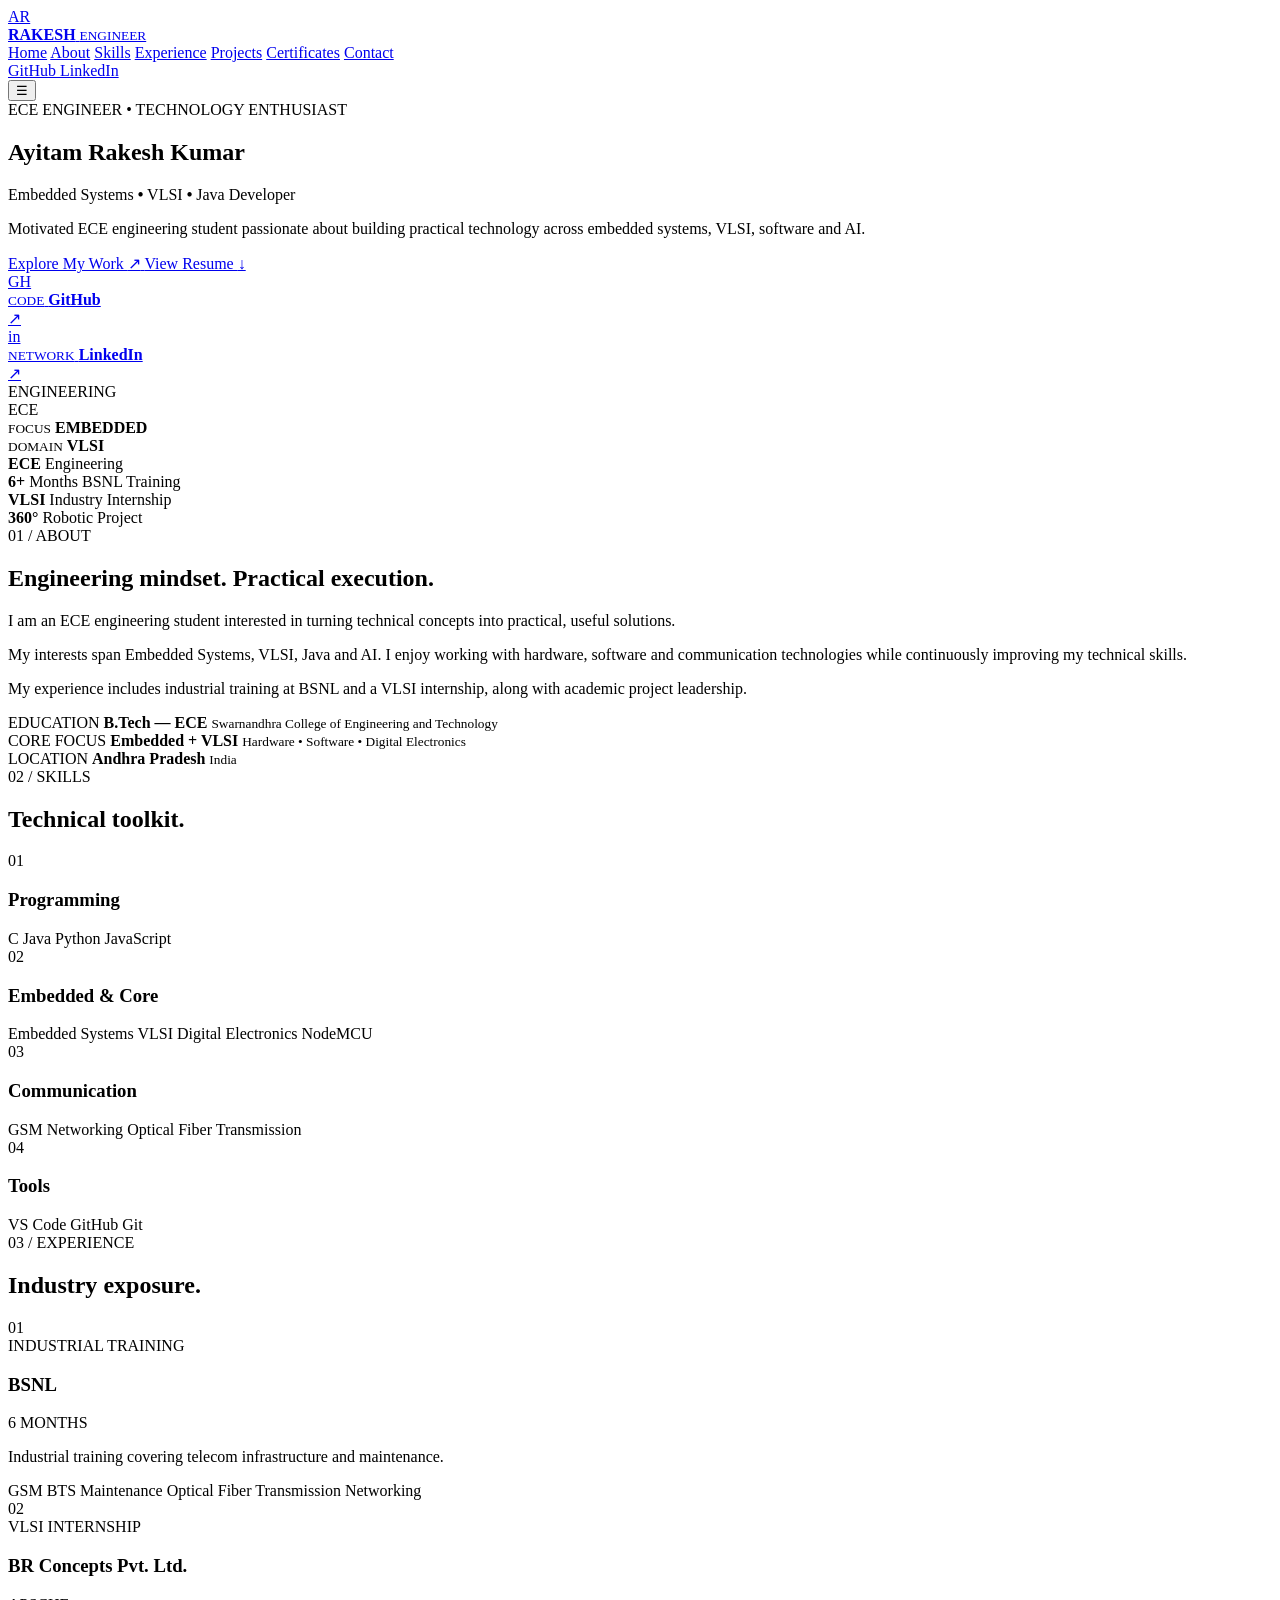
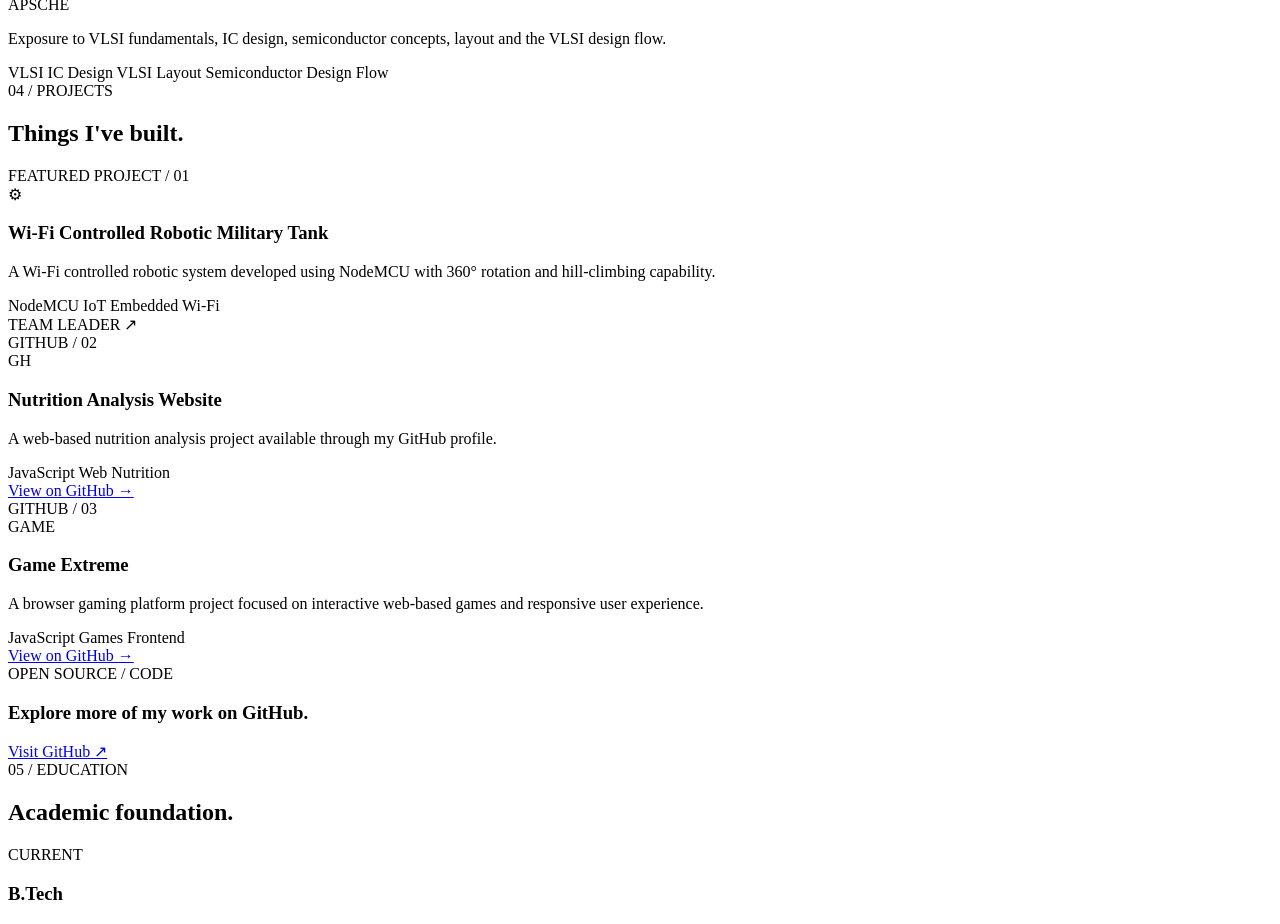
==== index.html @ f09013c2 "rakeshportfolio ark" ====
<!DOCTYPE html>
<html lang="en">
<head>
    <meta charset="UTF-8">

    <meta name="viewport"
          content="width=device-width, initial-scale=1.0">

    <meta name="description"
          content="Ayitam Rakesh Kumar - ECE Engineer | Embedded Systems | VLSI | Java Developer">

    <meta name="keywords"
          content="Ayitam Rakesh Kumar, Embedded Systems, VLSI, Java Developer, ECE, NodeMCU">

    <meta name="author" content="Ayitam Rakesh Kumar">

    <title>Ayitam Rakesh Kumar | Engineer Portfolio</title>

    <link rel="preconnect" href="https://fonts.googleapis.com">
    <link rel="preconnect" href="https://fonts.gstatic.com" crossorigin>

    <link href="https://fonts.googleapis.com/css2?family=Inter:wght@400;500;600;700;800&family=Space+Grotesk:wght@500;600;700&display=swap"
          rel="stylesheet">

    <link rel="stylesheet" href="style.css">
</head>

<body>

<!-- ================= NAVBAR ================= -->

<header class="navbar">

    <div class="nav-container">

        <a href="#home" class="logo">
            <span>AR</span>
            <div>
                <strong>RAKESH</strong>
                <small>ENGINEER</small>
            </div>
        </a>

        <nav id="navMenu">

            <a href="#home">Home</a>
            <a href="#about">About</a>
            <a href="#skills">Skills</a>
            <a href="#experience">Experience</a>
            <a href="#projects">Projects</a>
            <a href="#certificates">Certificates</a>
            <a href="#contact">Contact</a>

        </nav>

        <div class="nav-social">

            <a href="https://github.com/rakeshayitam7"
               target="_blank"
               aria-label="GitHub">
                GitHub
            </a>

            <a href="https://www.linkedin.com/in/rakesh-kumar-ayitam-751a07315"
               target="_blank"
               aria-label="LinkedIn">
                LinkedIn
            </a>

        </div>

        <button class="menu-btn" id="menuBtn">
            ☰
        </button>

    </div>

</header>


<!-- ================= HERO ================= -->

<section class="hero" id="home">

    <div class="hero-grid"></div>

    <div class="hero-content">

        <div class="status">
            <span></span>
            ECE ENGINEER • TECHNOLOGY ENTHUSIAST
        </div>

        <h1>
            Ayitam
            <span>Rakesh Kumar</span>
        </h1>

        <p class="hero-title">
            Embedded Systems
            <b>•</b>
            VLSI
            <b>•</b>
            Java Developer
        </p>

        <p class="hero-description">
            Motivated ECE engineering student passionate about
            building practical technology across embedded systems,
            VLSI, software and AI.
        </p>

        <div class="hero-buttons">

            <a href="#projects" class="btn primary">
                Explore My Work
                <span>↗</span>
            </a>

            <a href="assets/resume.pdf"
               target="_blank"
               class="btn secondary">
                View Resume
                <span>↓</span>
            </a>

        </div>

        <div class="social-buttons">

            <a href="https://github.com/rakeshayitam7"
               target="_blank"
               class="social-card">

                <div class="social-icon">GH</div>

                <div>
                    <small>CODE</small>
                    <strong>GitHub</strong>
                </div>

                <span>↗</span>

            </a>


            <a href="https://www.linkedin.com/in/rakesh-kumar-ayitam-751a07315"
               target="_blank"
               class="social-card">

                <div class="social-icon linkedin">in</div>

                <div>
                    <small>NETWORK</small>
                    <strong>LinkedIn</strong>
                </div>

                <span>↗</span>

            </a>

        </div>

    </div>


    <!-- ENGINEERING VISUAL -->

    <div class="hero-visual">

        <div class="orb"></div>

        <div class="circuit circuit-one"></div>
        <div class="circuit circuit-two"></div>
        <div class="circuit circuit-three"></div>

        <div class="tech-card">

            <div class="tech-top">
                <span>ENGINEERING</span>
                <span class="live-dot"></span>
            </div>

            <div class="chip">

                <div class="chip-name">
                    ECE
                </div>

                <div class="chip-lines">
                    <i></i>
                    <i></i>
                    <i></i>
                    <i></i>
                </div>

            </div>

            <div class="tech-bottom">

                <div>
                    <small>FOCUS</small>
                    <strong>EMBEDDED</strong>
                </div>

                <div>
                    <small>DOMAIN</small>
                    <strong>VLSI</strong>
                </div>

            </div>

        </div>

    </div>

</section>


<!-- ================= STATS ================= -->

<section class="stats">

    <div class="stat">
        <strong>ECE</strong>
        <span>Engineering</span>
    </div>

    <div class="stat">
        <strong>6+</strong>
        <span>Months BSNL Training</span>
    </div>

    <div class="stat">
        <strong>VLSI</strong>
        <span>Industry Internship</span>
    </div>

    <div class="stat">
        <strong>360°</strong>
        <span>Robotic Project</span>
    </div>

</section>


<!-- ================= ABOUT ================= -->

<section class="section" id="about">

    <div class="section-heading">

        <span class="eyebrow">01 / ABOUT</span>

        <h2>
            Engineering mindset.
            <span>Practical execution.</span>
        </h2>

    </div>


    <div class="about-grid">

        <div class="about-main">

            <p class="large-text">
                I am an ECE engineering student interested in
                turning technical concepts into practical,
                useful solutions.
            </p>

            <p>
                My interests span Embedded Systems, VLSI,
                Java and AI. I enjoy working with hardware,
                software and communication technologies while
                continuously improving my technical skills.
            </p>

            <p>
                My experience includes industrial training at
                BSNL and a VLSI internship, along with academic
                project leadership.
            </p>

        </div>


        <div class="about-info">

            <div class="info-box">
                <span>EDUCATION</span>
                <strong>B.Tech — ECE</strong>
                <small>Swarnandhra College of Engineering and Technology</small>
            </div>

            <div class="info-box">
                <span>CORE FOCUS</span>
                <strong>Embedded + VLSI</strong>
                <small>Hardware • Software • Digital Electronics</small>
            </div>

            <div class="info-box">
                <span>LOCATION</span>
                <strong>Andhra Pradesh</strong>
                <small>India</small>
            </div>

        </div>

    </div>

</section>


<!-- ================= SKILLS ================= -->

<section class="section dark-section" id="skills">

    <div class="section-heading">

        <span class="eyebrow">02 / SKILLS</span>

        <h2>
            Technical
            <span>toolkit.</span>
        </h2>

    </div>


    <div class="skills-grid">

        <div class="skill-card">

            <div class="skill-number">01</div>

            <h3>Programming</h3>

            <div class="tags">
                <span>C</span>
                <span>Java</span>
                <span>Python</span>
                <span>JavaScript</span>
            </div>

        </div>


        <div class="skill-card">

            <div class="skill-number">02</div>

            <h3>Embedded & Core</h3>

            <div class="tags">
                <span>Embedded Systems</span>
                <span>VLSI</span>
                <span>Digital Electronics</span>
                <span>NodeMCU</span>
            </div>

        </div>


        <div class="skill-card">

            <div class="skill-number">03</div>

            <h3>Communication</h3>

            <div class="tags">
                <span>GSM</span>
                <span>Networking</span>
                <span>Optical Fiber</span>
                <span>Transmission</span>
            </div>

        </div>


        <div class="skill-card">

            <div class="skill-number">04</div>

            <h3>Tools</h3>

            <div class="tags">
                <span>VS Code</span>
                <span>GitHub</span>
                <span>Git</span>
            </div>

        </div>

    </div>

</section>


<!-- ================= EXPERIENCE ================= -->

<section class="section" id="experience">

    <div class="section-heading">

        <span class="eyebrow">03 / EXPERIENCE</span>

        <h2>
            Industry
            <span>exposure.</span>
        </h2>

    </div>


    <div class="timeline">


        <!-- BSNL -->

        <article class="timeline-item">

            <div class="timeline-marker">
                01
            </div>

            <div class="timeline-content">

                <div class="experience-head">

                    <div>
                        <span class="experience-type">
                            INDUSTRIAL TRAINING
                        </span>

                        <h3>BSNL</h3>
                    </div>

                    <span class="experience-duration">
                        6 MONTHS
                    </span>

                </div>

                <p>
                    Industrial training covering telecom
                    infrastructure and maintenance.
                </p>

                <div class="experience-tags">
                    <span>GSM</span>
                    <span>BTS Maintenance</span>
                    <span>Optical Fiber</span>
                    <span>Transmission</span>
                    <span>Networking</span>
                </div>

            </div>

        </article>


        <!-- BR Concepts -->

        <article class="timeline-item">

            <div class="timeline-marker">
                02
            </div>

            <div class="timeline-content">

                <div class="experience-head">

                    <div>
                        <span class="experience-type">
                            VLSI INTERNSHIP
                        </span>

                        <h3>BR Concepts Pvt. Ltd.</h3>
                    </div>

                    <span class="experience-duration">
                        APSCHE
                    </span>

                </div>

                <p>
                    Exposure to VLSI fundamentals, IC design,
                    semiconductor concepts, layout and the
                    VLSI design flow.
                </p>

                <div class="experience-tags">
                    <span>VLSI</span>
                    <span>IC Design</span>
                    <span>VLSI Layout</span>
                    <span>Semiconductor</span>
                    <span>Design Flow</span>
                </div>

            </div>

        </article>

    </div>

</section>


<!-- ================= PROJECTS ================= -->

<section class="section dark-section" id="projects">

    <div class="section-heading">

        <span class="eyebrow">04 / PROJECTS</span>

        <h2>
            Things I've
            <span>built.</span>
        </h2>

    </div>


    <div class="projects-grid">


        <!-- FEATURED PROJECT -->

        <article class="project-card featured-project">

            <div class="project-number">
                FEATURED PROJECT / 01
            </div>

            <div class="project-content">

                <div class="project-icon">
                    ⚙
                </div>

                <h3>
                    Wi-Fi Controlled
                    Robotic Military Tank
                </h3>

                <p>
                    A Wi-Fi controlled robotic system developed
                    using NodeMCU with 360° rotation and
                    hill-climbing capability.
                </p>

                <div class="project-tags">
                    <span>NodeMCU</span>
                    <span>IoT</span>
                    <span>Embedded</span>
                    <span>Wi-Fi</span>
                </div>

                <div class="project-footer">
                    <span>TEAM LEADER</span>
                    <span>↗</span>
                </div>

            </div>

        </article>


        <!-- GITHUB PROJECT -->

        <article class="project-card">

            <div class="project-number">
                GITHUB / 02
            </div>

            <div class="project-content">

                <div class="project-icon green">
                    GH
                </div>

                <h3>
                    Nutrition Analysis Website
                </h3>

                <p>
                    A web-based nutrition analysis project
                    available through my GitHub profile.
                </p>

                <div class="project-tags">
                    <span>JavaScript</span>
                    <span>Web</span>
                    <span>Nutrition</span>
                </div>

                <a class="project-link"
                   href="https://github.com/rakeshayitam7/nutrition-analysis-website1"
                   target="_blank">
                    View on GitHub →
                </a>

            </div>

        </article>


        <!-- GAME PROJECT -->

        <article class="project-card">

            <div class="project-number">
                GITHUB / 03
            </div>

            <div class="project-content">

                <div class="project-icon red">
                    GAME
                </div>

                <h3>
                    Game Extreme
                </h3>

                <p>
                    A browser gaming platform project focused
                    on interactive web-based games and responsive
                    user experience.
                </p>

                <div class="project-tags">
                    <span>JavaScript</span>
                    <span>Games</span>
                    <span>Frontend</span>
                </div>

                <a class="project-link"
                   href="https://github.com/rakeshayitam7/Game-Extreme"
                   target="_blank">
                    View on GitHub →
                </a>

            </div>

        </article>

    </div>


    <div class="github-banner">

        <div>
            <span class="eyebrow">OPEN SOURCE / CODE</span>
            <h3>Explore more of my work on GitHub.</h3>
        </div>

        <a href="https://github.com/rakeshayitam7"
           target="_blank"
           class="btn primary">
            Visit GitHub ↗
        </a>

    </div>

</section>


<!-- ================= EDUCATION ================= -->

<section class="section" id="education">

    <div class="section-heading">

        <span class="eyebrow">05 / EDUCATION</span>

        <h2>
            Academic
            <span>foundation.</span>
        </h2>

    </div>


    <div class="education-grid">

        <div class="education-card">

            <span class="education-year">
                CURRENT
            </span>

            <h3>B.Tech
---- style.css ----
/* ================= MOBILE MENU ================= */

const menuBtn = document.getElementById("menuBtn");
const navMenu = document.getElementById("navMenu");

menuBtn.addEventListener("click", () => {
    navMenu.classList.toggle("active");

    menuBtn.textContent =
        navMenu.classList.contains("active")
            ? "×"
            : "☰";
});


/* CLOSE MOBILE MENU AFTER CLICK */

document.querySelectorAll("#navMenu a").forEach(link => {

    link.addEventListener("click", () => {

        navMenu.classList.remove("active");

        menuBtn.textContent = "☰";

    });

});


/* ================= CERTIFICATE MODAL ================= */

const certificateModal =
    document.getElementById("certificateModal");

const modalCertificate =
    document.getElementById("modalCertificate");


function openCertificate(imagePath) {

    modalCertificate.src = imagePath;

    certificateModal.classList.add("active");

    document.body.style.overflow = "hidden";
}


function closeCertificate() {

    certificateModal.classList.remove("active");

    modalCertificate.src = "";

    document.body.style.overflow = "";
}


/* CLOSE MODAL WHEN CLICKING OUTSIDE */

certificateModal.addEventListener("click", (event) => {

    if (event.target === certificateModal) {
        closeCertificate();
    }

});


/* ESCAPE KEY */

document.addEventListener("keydown", (event) => {

    if (event.key === "Escape") {
        closeCertificate();
    }

});


/* ================= SCROLL REVEAL ================= */

const revealElements =
    document.querySelectorAll(
        ".section-heading, .skill-card, .timeline-item, " +
        ".project-card, .education-card, .certificate-card, " +
        ".info-box, .soft-skills span"
    );


const observer =
    new IntersectionObserver(
        entries => {

            entries.forEach(entry => {

                if (entry.isIntersecting) {

                    entry.target.style.opacity = "1";
                    entry.target.style.transform =
                        "translateY(0)";

                    observer.unobserve(entry.target);

                }

            });

        },
        {
            threshold: 0.08
        }
    );


revealElements.forEach(element => {

    element.style.opacity = "0";

    element.style.transform =
        "translateY(25px)";

    element.style.transition =
        "opacity .7s ease, transform .7s ease";

    observer.observe(element);

});


/* ================= CURRENT YEAR ================= */

const year = new Date().getFullYear();

const footerText =
    document.querySelector(".footer-inner p");

if (footerText) {

    footerText.innerHTML =
        © ${year} Ayitam Rakesh Kumar • Designed & built with purpose;

}


/* ================= IMAGE ERROR HANDLING ================= */

document.querySelectorAll(".certificate-image img")
    .forEach(img => {

        img.addEventListener("error", () => {

            img.style.display = "none";

            const parent =
                img.parentElement;

            parent.style.display = "grid";
            parent.style.placeItems = "center";

            parent.innerHTML += `
                <span style="
                    color:#64748b;
                    font-size:10px;
                    letter-spacing:1px;
                ">
                    CERTIFICATE IMAGE
                </span>
            `;

        });

    });
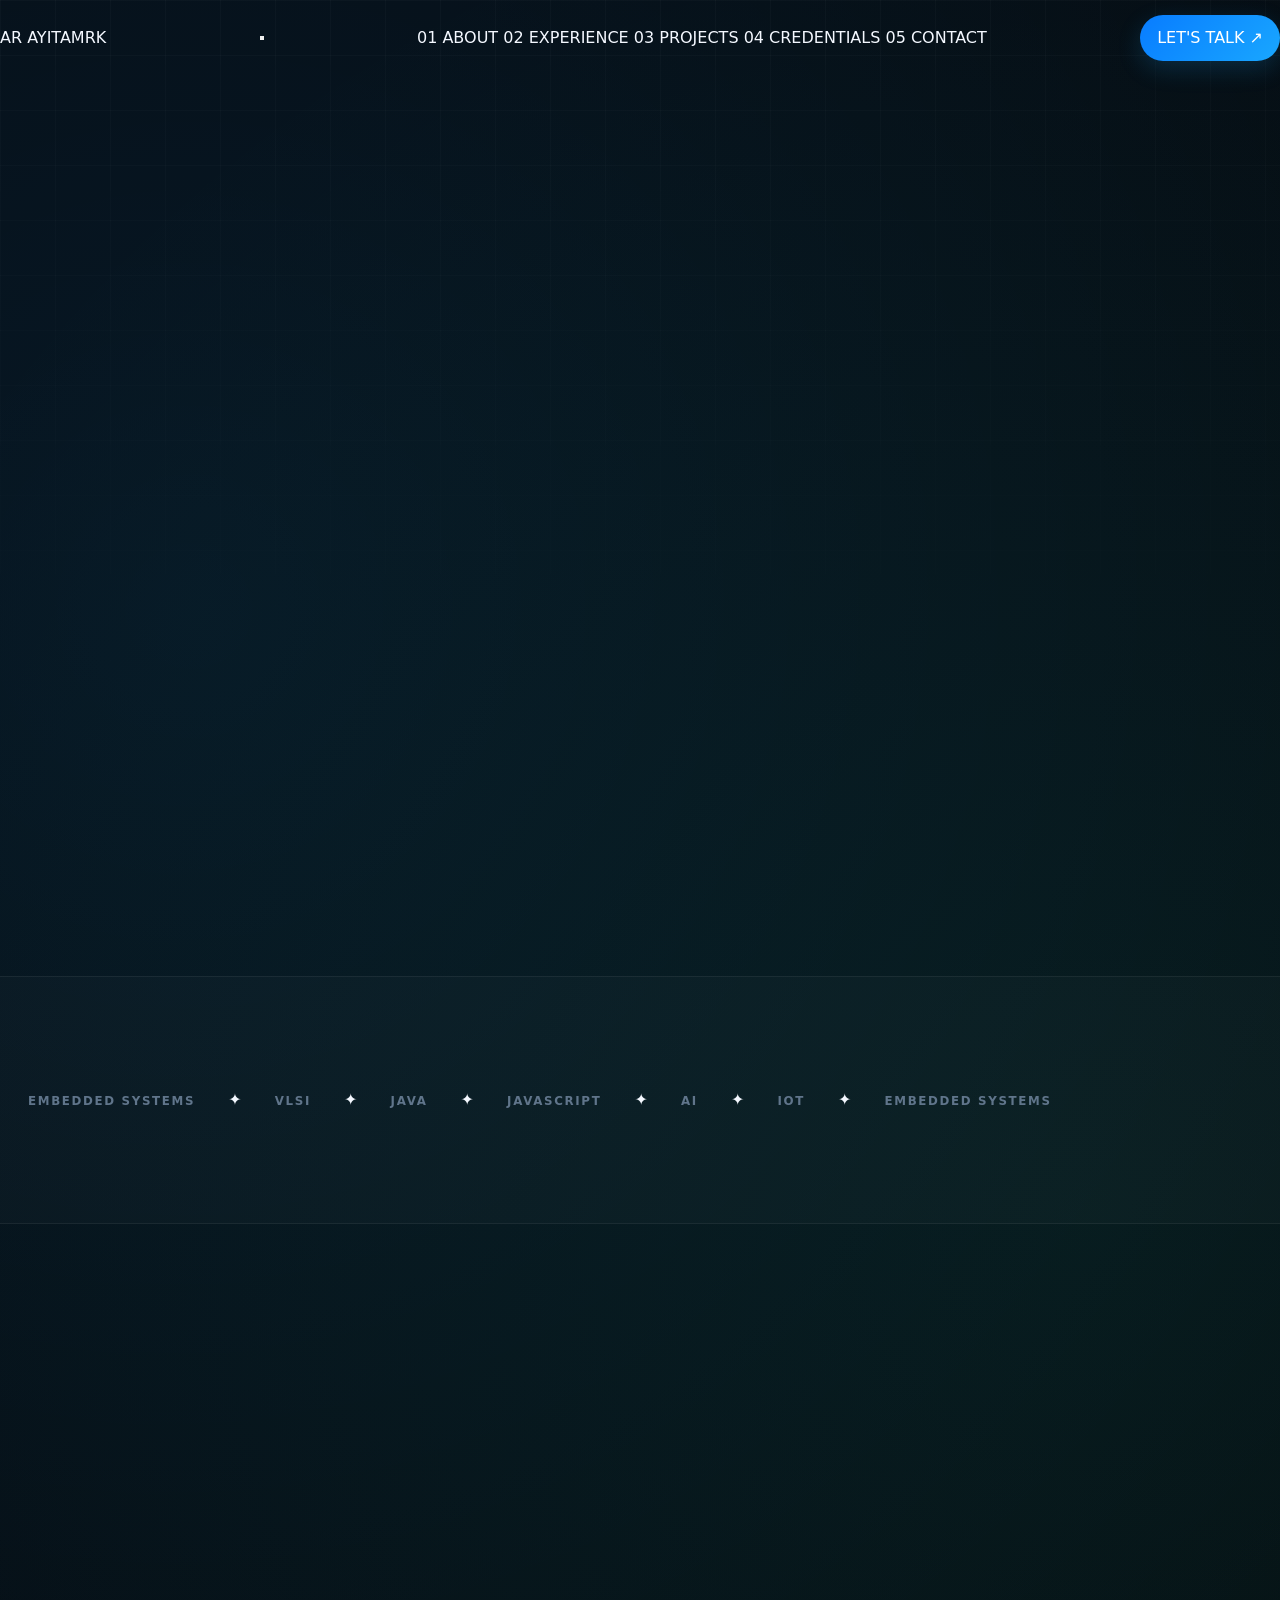
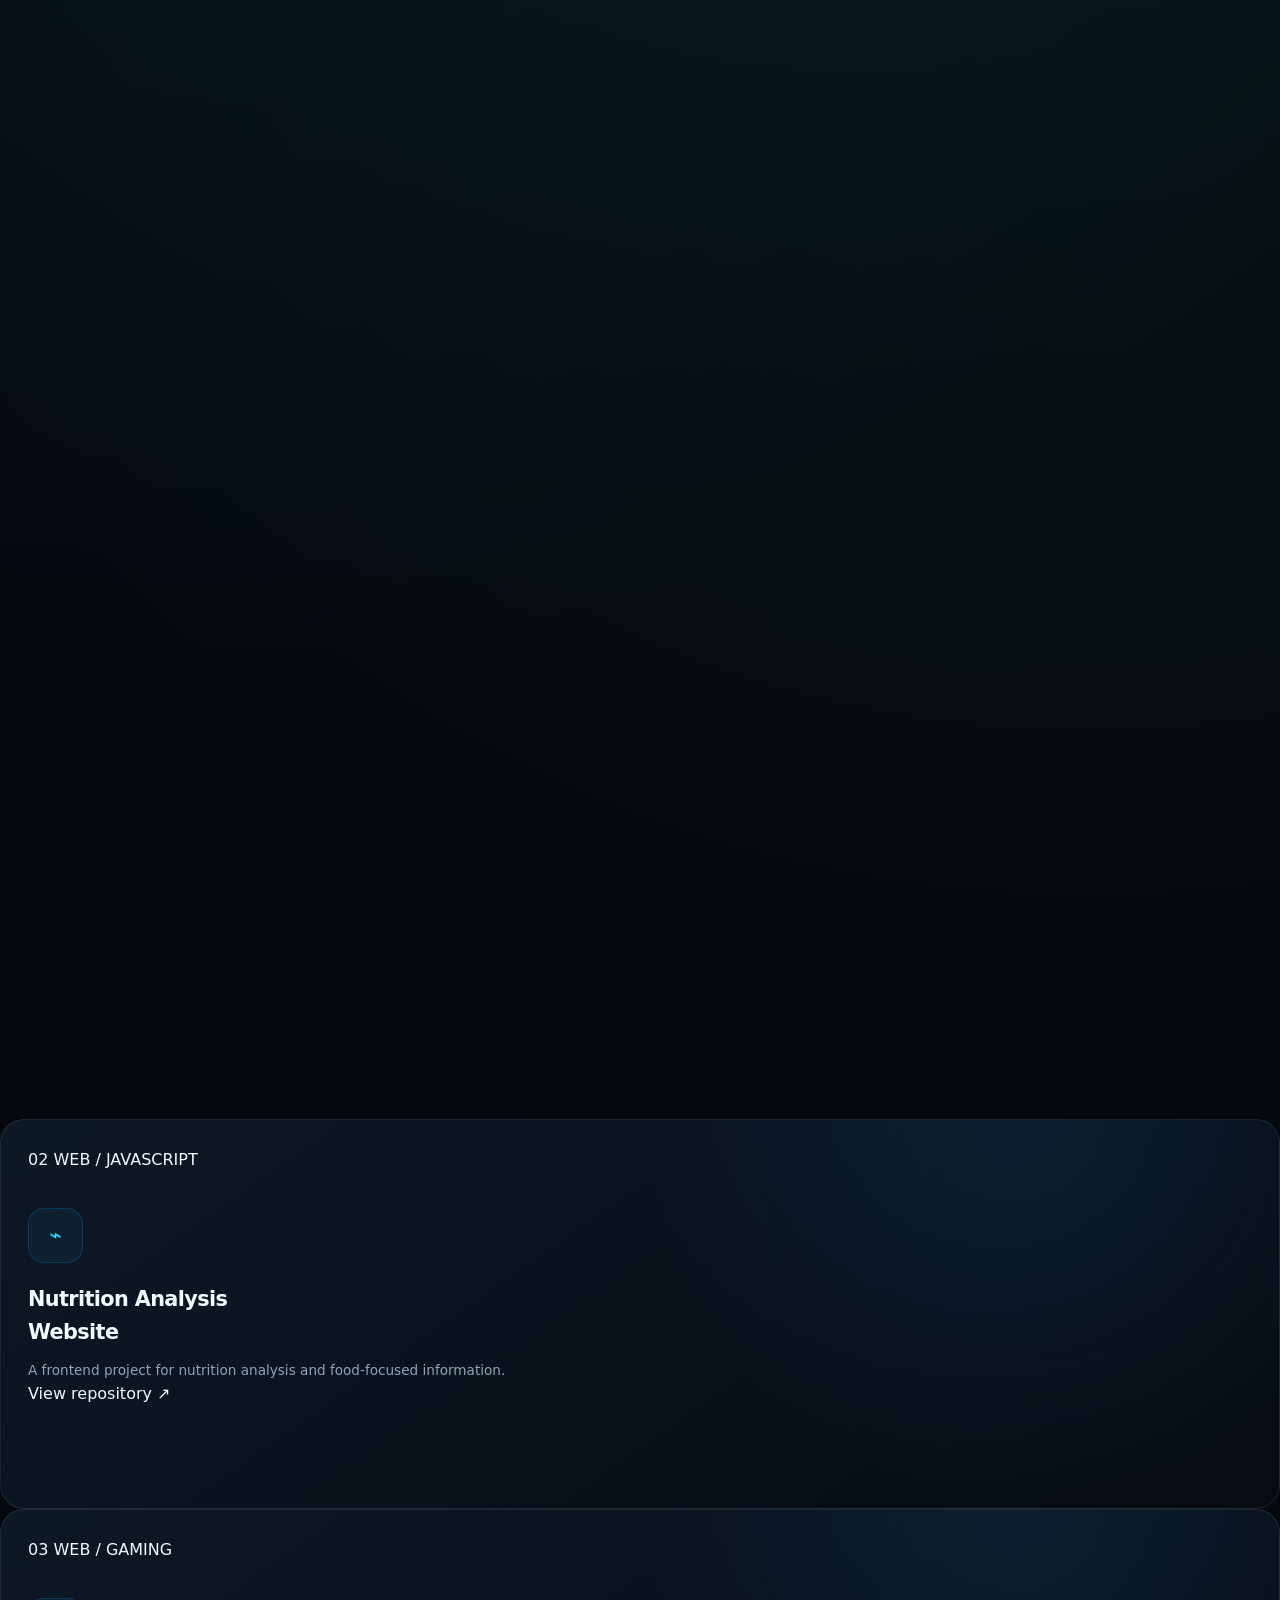
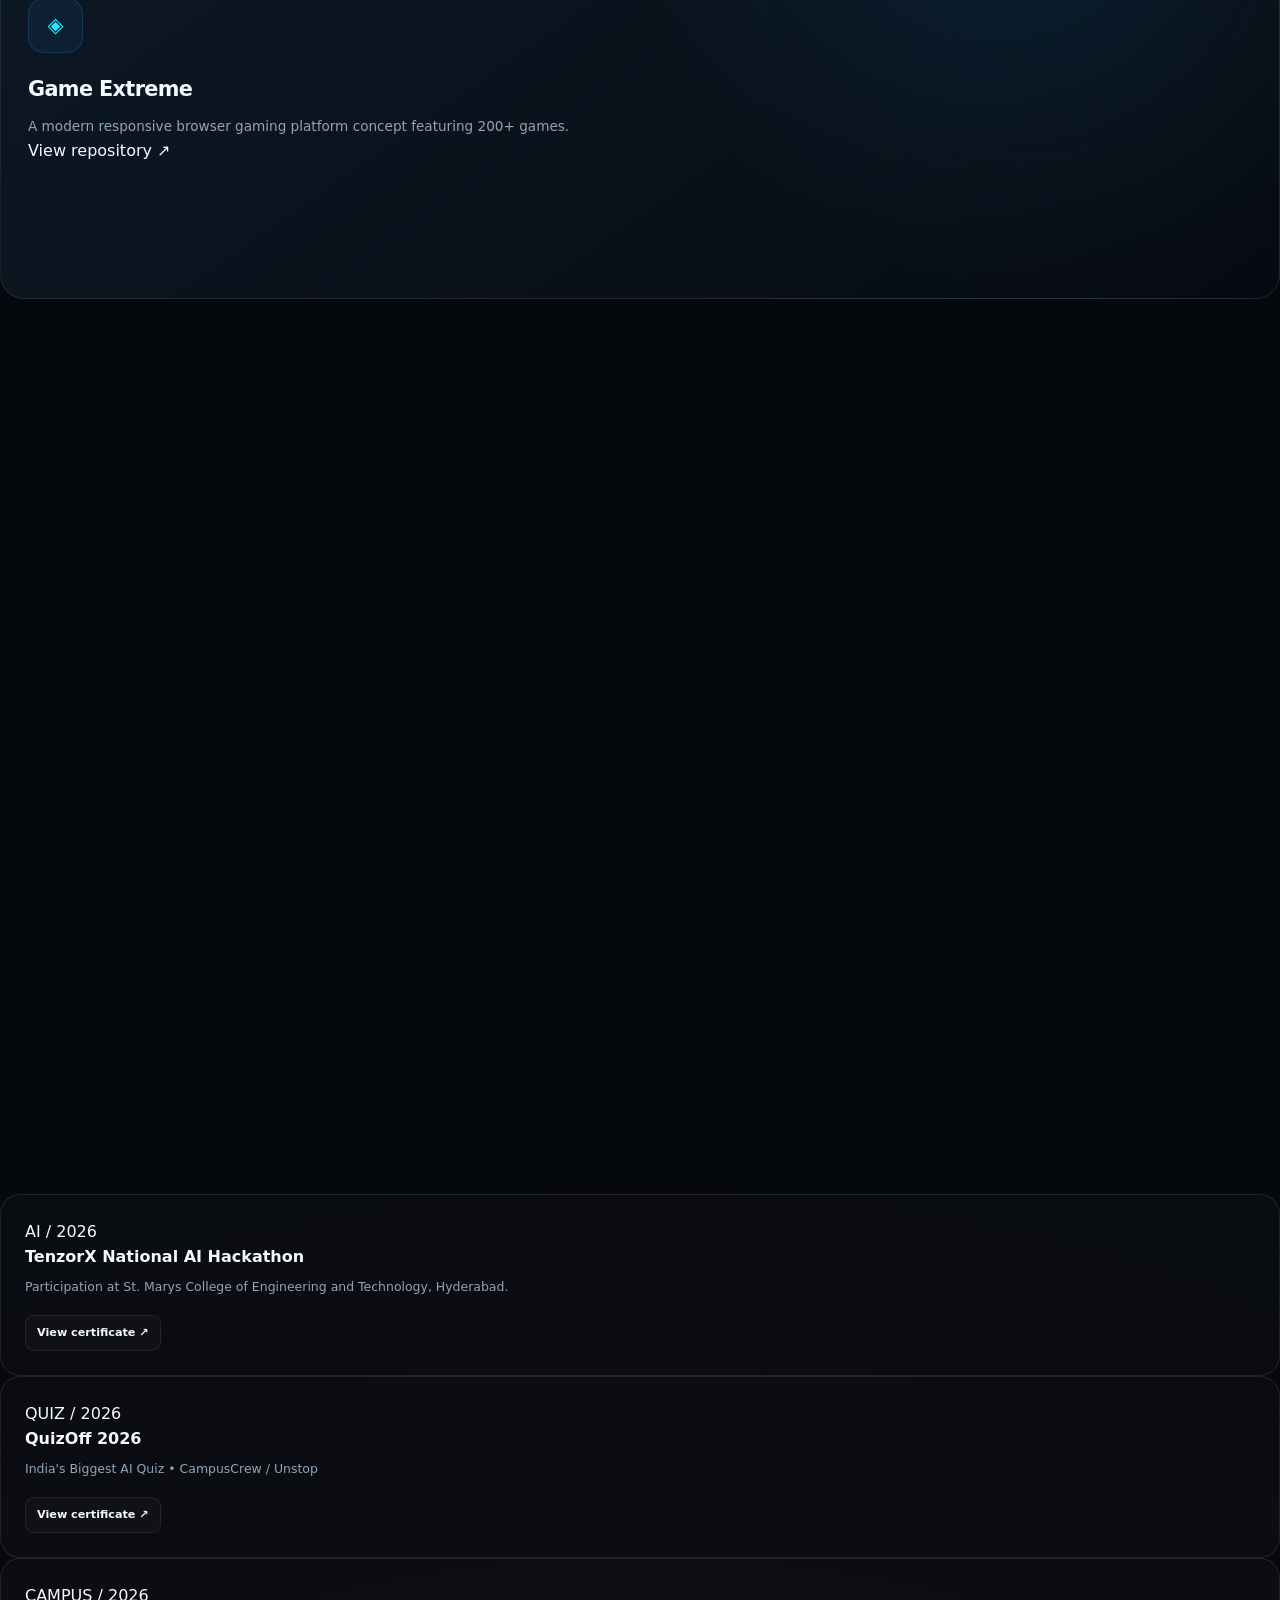
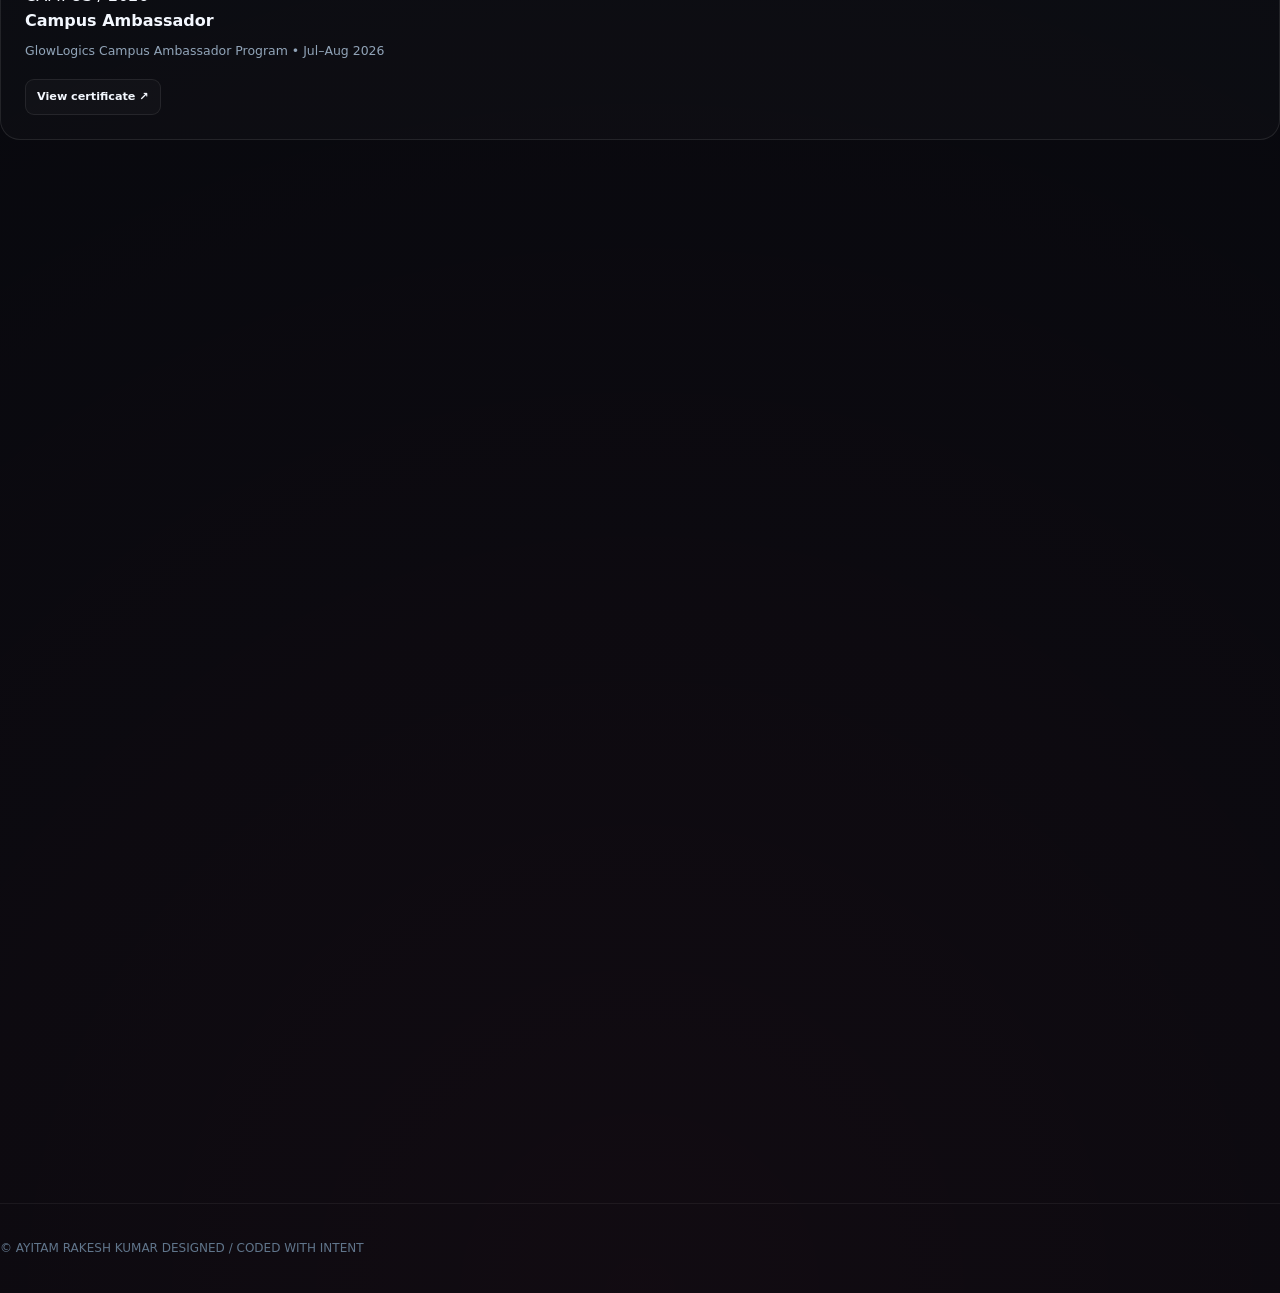
==== commit 154ffb5f: "Update portfolio" ====
--- a/index.html
+++ b/index.html
@@ -1,699 +1,856 @@
 <!DOCTYPE html>
 <html lang="en">
 <head>
-    <meta charset="UTF-8">
-
-    <meta name="viewport"
-          content="width=device-width, initial-scale=1.0">
-
-    <meta name="description"
-          content="Ayitam Rakesh Kumar - ECE Engineer | Embedded Systems | VLSI | Java Developer">
-
-    <meta name="keywords"
-          content="Ayitam Rakesh Kumar, Embedded Systems, VLSI, Java Developer, ECE, NodeMCU">
-
-    <meta name="author" content="Ayitam Rakesh Kumar">
-
-    <title>Ayitam Rakesh Kumar | Engineer Portfolio</title>
-
-    <link rel="preconnect" href="https://fonts.googleapis.com">
-    <link rel="preconnect" href="https://fonts.gstatic.com" crossorigin>
-
-    <link href="https://fonts.googleapis.com/css2?family=Inter:wght@400;500;600;700;800&family=Space+Grotesk:wght@500;600;700&display=swap"
-          rel="stylesheet">
-
-    <link rel="stylesheet" href="style.css">
+  <meta charset="UTF-8">
+  <meta name="viewport" content="width=device-width, initial-scale=1.0">
+
+  <meta name="description"
+    content="Ayitam Rakesh Kumar — Embedded Systems, VLSI and Java Developer Portfolio">
+
+  <meta name="theme-color" content="#050908">
+
+  <title>Ayitam Rakesh Kumar | Engineering Portfolio</title>
+
+  <link rel="preconnect" href="https://fonts.googleapis.com">
+  <link rel="preconnect" href="https://fonts.gstatic.com" crossorigin>
+
+  <link
+    href="https://fonts.googleapis.com/css2?family=DM+Mono:wght@400;500&family=Manrope:wght@400;500;600;700;800&display=swap"
+    rel="stylesheet">
+
+  <link rel="stylesheet" href="style.css">
 </head>
 
 <body>
 
-<!-- ================= NAVBAR ================= -->
-
-<header class="navbar">
-
-    <div class="nav-container">
-
-        <a href="#home" class="logo">
-            <span>AR</span>
-            <div>
-                <strong>RAKESH</strong>
-                <small>ENGINEER</small>
-            </div>
-        </a>
-
-        <nav id="navMenu">
-
-            <a href="#home">Home</a>
-            <a href="#about">About</a>
-            <a href="#skills">Skills</a>
-            <a href="#experience">Experience</a>
-            <a href="#projects">Projects</a>
-            <a href="#certificates">Certificates</a>
-            <a href="#contact">Contact</a>
-
-        </nav>
-
-        <div class="nav-social">
-
-            <a href="https://github.com/rakeshayitam7"
-               target="_blank"
-               aria-label="GitHub">
-                GitHub
-            </a>
-
-            <a href="https://www.linkedin.com/in/rakesh-kumar-ayitam-751a07315"
-               target="_blank"
-               aria-label="LinkedIn">
-                LinkedIn
-            </a>
-
+<div class="noise"></div>
+<div class="cursor-glow"></div>
+
+<header class="nav">
+
+  <a href="#top" class="brand">
+    <span class="brand-mark">AR</span>
+    <span>AYITAM<span>RK</span></span>
+  </a>
+
+  <button class="menu">
+    <span></span>
+    <span></span>
+  </button>
+
+  <nav>
+    <a href="#about">01 ABOUT</a>
+    <a href="#experience">02 EXPERIENCE</a>
+    <a href="#projects">03 PROJECTS</a>
+    <a href="#credentials">04 CREDENTIALS</a>
+    <a href="#contact">05 CONTACT</a>
+  </nav>
+
+  <a class="nav-cta" href="mailto:rakeshayitam61@gmail.com">
+    LET'S TALK ↗
+  </a>
+
+</header>
+
+
+<main id="top">
+
+<!-- HERO -->
+
+<section class="hero section">
+
+  <div class="hero-grid"></div>
+
+  <div class="hero-copy reveal">
+
+    <p class="eyebrow">
+      <span class="pulse"></span>
+      ECE ENGINEER • BUILDER • TEAM LEAD
+    </p>
+
+    <h1>
+      Engineering ideas
+      <br>
+      <em>into reality.</em>
+    </h1>
+
+    <p class="hero-text">
+      I'm <strong>Ayitam Rakesh Kumar</strong> —
+      an ECE student focused on Embedded Systems,
+      VLSI, Java and AI.
+      I enjoy turning hardware, code and ambitious
+      ideas into working systems.
+    </p>
+
+    <div class="actions">
+
+      <a href="#projects" class="button primary">
+        Explore my work
+        <span>↗</span>
+      </a>
+
+      <a href="assets/resume.pdf"
+         target="_blank"
+         class="button ghost">
+        View resume
+        <span>↓</span>
+      </a>
+
+    </div>
+
+    <div class="social-row">
+
+      <a href="https://github.com/rakeshayitam7"
+         target="_blank">
+        GitHub ↗
+      </a>
+
+      <a href="https://www.linkedin.com/in/rakesh-kumar-ayitam-751a07315"
+         target="_blank">
+        LinkedIn ↗
+      </a>
+
+      <a href="https://leetcode.com/u/rakesh_kumar99/"
+         target="_blank">
+        LeetCode ↗
+      </a>
+
+    </div>
+
+  </div>
+
+
+  <div class="hero-visual reveal">
+
+    <div class="orbit orbit-a"></div>
+    <div class="orbit orbit-b"></div>
+
+    <div class="chip">
+
+      <div class="chip-top">
+        <span>ECE / 01</span>
+        <span>NODEMCU</span>
+      </div>
+
+      <div class="chip-core">
+
+        <span class="pin p1"></span>
+        <span class="pin p2"></span>
+        <span class="pin p3"></span>
+        <span class="pin p4"></span>
+
+        <div class="chip-logo">
+          RK
         </div>
 
-        <button class="menu-btn" id="menuBtn">
-            ☰
-        </button>
-
-    </div>
-
-</header>
-
-
-<!-- ================= HERO ================= -->
-
-<section class="hero" id="home">
-
-    <div class="hero-grid"></div>
-
-    <div class="hero-content">
-
-        <div class="status">
-            <span></span>
-            ECE ENGINEER • TECHNOLOGY ENTHUSIAST
+      </div>
+
+      <div class="chip-bottom">
+        <span>BUILD / TEST / SHIP</span>
+        <span>∞</span>
+      </div>
+
+    </div>
+
+
+    <div class="float-card fc-a">
+      <small>FOCUS</small>
+      <b>
+        Embedded<br>
+        Systems
+      </b>
+    </div>
+
+    <div class="float-card fc-b">
+      <small>VLSI</small>
+      <b>
+        Design →<br>
+        Implementation
+      </b>
+    </div>
+
+    <div class="signal">
+      <i></i><i></i><i></i>
+      <i></i><i></i><i></i>
+      <i></i><i></i><i></i>
+    </div>
+
+  </div>
+
+</section>
+
+
+<!-- TICKER -->
+
+<section class="ticker">
+
+  <div>
+
+    <span>EMBEDDED SYSTEMS</span>
+    <b>✦</b>
+
+    <span>VLSI</span>
+    <b>✦</b>
+
+    <span>JAVA</span>
+    <b>✦</b>
+
+    <span>JAVASCRIPT</span>
+    <b>✦</b>
+
+    <span>AI</span>
+    <b>✦</b>
+
+    <span>IoT</span>
+    <b>✦</b>
+
+    <span>EMBEDDED SYSTEMS</span>
+
+  </div>
+
+</section>
+
+
+<!-- ABOUT -->
+
+<section id="about" class="section about">
+
+  <div class="section-label reveal">
+    <span>01</span>
+    ABOUT
+  </div>
+
+  <div class="about-content">
+
+    <div class="reveal">
+
+      <h2>
+        Curious by nature.
+        <br>
+        <em>Technical by choice.</em>
+      </h2>
+
+    </div>
+
+    <div class="about-text reveal">
+
+      <p>
+        Motivated ECE student with hands-on exposure
+        to telecom infrastructure, VLSI concepts and
+        IoT-based robotics.
+      </p>
+
+      <p>
+        I like understanding systems from the circuit
+        level up to the software layer.
+      </p>
+
+      <p>
+        My strongest academic project is a
+        Wi-Fi controlled robotic military tank using
+        NodeMCU, where I led the team, developed code
+        and integrated the circuits.
+      </p>
+
+      <div class="stats">
+
+        <div>
+          <strong>7.09</strong>
+          <span>B.Tech CGPA</span>
         </div>
 
-        <h1>
-            Ayitam
-            <span>Rakesh Kumar</span>
-        </h1>
-
-        <p class="hero-title">
-            Embedded Systems
-            <b>•</b>
-            VLSI
-            <b>•</b>
-            Java Developer
+        <div>
+          <strong>81%</strong>
+          <span>Diploma</span>
+        </div>
+
+        <div>
+          <strong>96%</strong>
+          <span>SSC</span>
+        </div>
+
+        <div>
+          <strong>6 mo</strong>
+          <span>BSNL Training</span>
+        </div>
+
+      </div>
+
+    </div>
+
+  </div>
+
+</section>
+
+
+<!-- EXPERIENCE -->
+
+<section id="experience" class="section dark-section">
+
+  <div class="section-label reveal">
+    <span>02</span>
+    EXPERIENCE
+  </div>
+
+  <div class="experience-list">
+
+    <article class="experience reveal">
+
+      <div class="exp-no">
+        01
+      </div>
+
+      <div class="exp-main">
+
+        <div class="exp-head">
+
+          <h3>BSNL</h3>
+
+          <span>
+            6 MONTHS
+          </span>
+
+        </div>
+
+        <p>
+          In-plant industrial training covering GSM,
+          BTS maintenance, optical fiber communication,
+          transmission systems and networking.
         </p>
 
-        <p class="hero-description">
-            Motivated ECE engineering student passionate about
-            building practical technology across embedded systems,
-            VLSI, software and AI.
+        <div class="tags">
+
+          <span>GSM</span>
+          <span>OFC</span>
+          <span>Networking</span>
+          <span>Telecom</span>
+
+        </div>
+
+      </div>
+
+    </article>
+
+
+    <article class="experience reveal">
+
+      <div class="exp-no">
+        02
+      </div>
+
+      <div class="exp-main">
+
+        <div class="exp-head">
+
+          <h3>BR Concepts</h3>
+
+          <span>
+            APSCHE VLSI
+          </span>
+
+        </div>
+
+        <p>
+          VLSI internship exposure covering VLSI basics,
+          IC design, VLSI layout, semiconductor fundamentals
+          and design flow.
         </p>
 
-        <div class="hero-buttons">
-
-            <a href="#projects" class="btn primary">
-                Explore My Work
-                <span>↗</span>
-            </a>
-
-            <a href="assets/resume.pdf"
-               target="_blank"
-               class="btn secondary">
-                View Resume
-                <span>↓</span>
-            </a>
+        <div class="tags">
+
+          <span>VLSI</span>
+          <span>IC DESIGN</span>
+          <span>LAYOUT</span>
+          <span>SEMICONDUCTORS</span>
 
         </div>
 
-        <div class="social-buttons">
-
-            <a href="https://github.com/rakeshayitam7"
-               target="_blank"
-               class="social-card">
-
-                <div class="social-icon">GH</div>
-
-                <div>
-                    <small>CODE</small>
-                    <strong>GitHub</strong>
-                </div>
-
-                <span>↗</span>
-
-            </a>
-
-
-            <a href="https://www.linkedin.com/in/rakesh-kumar-ayitam-751a07315"
-               target="_blank"
-               class="social-card">
-
-                <div class="social-icon linkedin">in</div>
-
-                <div>
-                    <small>NETWORK</small>
-                    <strong>LinkedIn</strong>
-                </div>
-
-                <span>↗</span>
-
-            </a>
-
-        </div>
-
-    </div>
-
-
-    <!-- ENGINEERING VISUAL -->
-
-    <div class="hero-visual">
-
-        <div class="orb"></div>
-
-        <div class="circuit circuit-one"></div>
-        <div class="circuit circuit-two"></div>
-        <div class="circuit circuit-three"></div>
-
-        <div class="tech-card">
-
-            <div class="tech-top">
-                <span>ENGINEERING</span>
-                <span class="live-dot"></span>
-            </div>
-
-            <div class="chip">
-
-                <div class="chip-name">
-                    ECE
-                </div>
-
-                <div class="chip-lines">
-                    <i></i>
-                    <i></i>
-                    <i></i>
-                    <i></i>
-                </div>
-
-            </div>
-
-            <div class="tech-bottom">
-
-                <div>
-                    <small>FOCUS</small>
-                    <strong>EMBEDDED</strong>
-                </div>
-
-                <div>
-                    <small>DOMAIN</small>
-                    <strong>VLSI</strong>
-                </div>
-
-            </div>
-
-        </div>
-
-    </div>
+      </div>
+
+    </article>
+
+  </div>
 
 </section>
 
 
-<!-- ================= STATS ================= -->
-
-<section class="stats">
-
-    <div class="stat">
-        <strong>ECE</strong>
-        <span>Engineering</span>
-    </div>
-
-    <div class="stat">
-        <strong>6+</strong>
-        <span>Months BSNL Training</span>
-    </div>
-
-    <div class="stat">
-        <strong>VLSI</strong>
-        <span>Industry Internship</span>
-    </div>
-
-    <div class="stat">
-        <strong>360°</strong>
-        <span>Robotic Project</span>
-    </div>
+<!-- PROJECTS -->
+
+<section id="projects" class="section projects">
+
+  <div class="section-label reveal">
+    <span>03</span>
+    SELECTED WORK
+  </div>
+
+
+  <div class="projects-head reveal">
+
+    <h2>
+      Things I've
+      <br>
+      <em>built & explored.</em>
+    </h2>
+
+    <p>
+      Projects that connect electronics,
+      software, problem solving and product thinking.
+    </p>
+
+  </div>
+
+
+  <!-- FEATURE PROJECT -->
+
+  <div class="project-feature reveal">
+
+    <div class="project-number">
+      01 / FEATURED
+    </div>
+
+    <div class="project-copy">
+
+      <p class="project-type">
+        IoT • ROBOTICS • NODEMCU
+      </p>
+
+      <h3>
+        Wi-Fi Controlled
+        <br>
+        <em>Robotic Military Tank</em>
+      </h3>
+
+      <p>
+        Wi-Fi controlled robotic platform with
+        360° rotation and hill-climbing capability.
+        Led the team, developed the code, integrated
+        circuits and coordinated implementation.
+      </p>
+
+      <div class="tags">
+
+        <span>NodeMCU</span>
+        <span>Wi-Fi</span>
+        <span>Embedded C</span>
+        <span>Hardware</span>
+
+      </div>
+
+    </div>
+
+
+    <div class="robot-stage">
+
+      <div class="radar"></div>
+
+      <div class="tank">
+
+        <div class="tank-body"></div>
+
+        <div class="tank-top"></div>
+
+        <div class="barrel"></div>
+
+        <div class="wheel w1"></div>
+        <div class="wheel w2"></div>
+        <div class="wheel w3"></div>
+        <div class="wheel w4"></div>
+
+      </div>
+
+      <span class="target t1">
+        TARGET 01
+      </span>
+
+      <span class="target t2">
+        SIGNAL OK
+      </span>
+
+    </div>
+
+  </div>
+
+
+  <div class="project-grid">
+
+    <article class="project-card reveal">
+
+      <div class="project-card-top">
+
+        <span>02</span>
+
+        <span>
+          WEB / JAVASCRIPT
+        </span>
+
+      </div>
+
+      <div class="project-icon">
+        ⌁
+      </div>
+
+      <h3>
+        Nutrition Analysis
+        <br>
+        Website
+      </h3>
+
+      <p>
+        A frontend project for nutrition analysis
+        and food-focused information.
+      </p>
+
+      <a href="https://github.com/rakeshayitam7/nutrition-analysis-website1"
+         target="_blank">
+        View repository ↗
+      </a>
+
+    </article>
+
+
+    <article class="project-card accent reveal">
+
+      <div class="project-card-top">
+
+        <span>03</span>
+
+        <span>
+          WEB / GAMING
+        </span>
+
+      </div>
+
+      <div class="project-icon">
+        ◈
+      </div>
+
+      <h3>
+        Game Extreme
+      </h3>
+
+      <p>
+        A modern responsive browser gaming
+        platform concept featuring 200+ games.
+      </p>
+
+      <a href="https://github.com/rakeshayitam7/Game-Extreme"
+         target="_blank">
+        View repository ↗
+      </a>
+
+    </article>
+
+  </div>
 
 </section>
 
 
-<!-- ================= ABOUT ================= -->
-
-<section class="section" id="about">
-
-    <div class="section-heading">
-
-        <span class="eyebrow">01 / ABOUT</span>
-
-        <h2>
-            Engineering mindset.
-            <span>Practical execution.</span>
-        </h2>
-
-    </div>
-
-
-    <div class="about-grid">
-
-        <div class="about-main">
-
-            <p class="large-text">
-                I am an ECE engineering student interested in
-                turning technical concepts into practical,
-                useful solutions.
-            </p>
-
-            <p>
-                My interests span Embedded Systems, VLSI,
-                Java and AI. I enjoy working with hardware,
-                software and communication technologies while
-                continuously improving my technical skills.
-            </p>
-
-            <p>
-                My experience includes industrial training at
-                BSNL and a VLSI internship, along with academic
-                project leadership.
-            </p>
-
-        </div>
-
-
-        <div class="about-info">
-
-            <div class="info-box">
-                <span>EDUCATION</span>
-                <strong>B.Tech — ECE</strong>
-                <small>Swarnandhra College of Engineering and Technology</small>
-            </div>
-
-            <div class="info-box">
-                <span>CORE FOCUS</span>
-                <strong>Embedded + VLSI</strong>
-                <small>Hardware • Software • Digital Electronics</small>
-            </div>
-
-            <div class="info-box">
-                <span>LOCATION</span>
-                <strong>Andhra Pradesh</strong>
-                <small>India</small>
-            </div>
-
-        </div>
-
-    </div>
+<!-- CREDENTIALS -->
+
+<section id="credentials"
+         class="section credentials dark-section">
+
+  <div class="section-label reveal">
+    <span>04</span>
+    CREDENTIALS
+  </div>
+
+  <div class="credentials-head reveal">
+
+    <h2>
+      Proof of
+      <br>
+      <em>progress.</em>
+    </h2>
+
+    <p>
+      Training, internships, hackathons and
+      participation that document the journey.
+    </p>
+
+  </div>
+
+
+  <div class="credential-grid">
+
+    <article class="credential reveal">
+
+      <span>BSNL / 2023</span>
+
+      <h3>
+        Industrial Training
+      </h3>
+
+      <p>
+        MDF • Power Plant • OFC • BB • FTTH
+        • GSM • Switching Technologies
+      </p>
+
+      <button data-cert="bsnl.jpg">
+        View certificate ↗
+      </button>
+
+    </article>
+
+
+    <article class="credential reveal">
+
+      <span>BR CONCEPTS</span>
+
+      <h3>
+        APSCHE VLSI Internship
+      </h3>
+
+      <p>
+        VLSI basics • IC Design • Layout
+        • Semiconductor Fundamentals
+      </p>
+
+      <button data-cert="vlsi.jpg">
+        View credential ↗
+      </button>
+
+    </article>
+
+
+    <article class="credential reveal">
+
+      <span>HACKATHON / 2026</span>
+
+      <h3>
+        VISION-X 2K26
+      </h3>
+
+      <p>
+        36-hour National Level Hackathon
+        • Team Agni Nova
+      </p>
+
+      <button data-cert="vision-x.jpg">
+        View certificate ↗
+      </button>
+
+    </article>
+
+
+    <article class="credential reveal">
+
+      <span>AI / 2026</span>
+
+      <h3>
+        TenzorX National AI Hackathon
+      </h3>
+
+      <p>
+        Participation at St. Marys College
+        of Engineering and Technology, Hyderabad.
+      </p>
+
+      <button data-cert="tenzorx.jpg">
+        View certificate ↗
+      </button>
+
+    </article>
+
+
+    <article class="credential reveal">
+
+      <span>QUIZ / 2026</span>
+
+      <h3>
+        QuizOff 2026
+      </h3>
+
+      <p>
+        India's Biggest AI Quiz
+        • CampusCrew / Unstop
+      </p>
+
+      <button data-cert="quizoff.jpg">
+        View certificate ↗
+      </button>
+
+    </article>
+
+
+    <article class="credential reveal">
+
+      <span>CAMPUS / 2026</span>
+
+      <h3>
+        Campus Ambassador
+      </h3>
+
+      <p>
+        GlowLogics Campus Ambassador Program
+        • Jul–Aug 2026
+      </p>
+
+      <button data-cert="campus-ambassador.jpg">
+        View certificate ↗
+      </button>
+
+    </article>
+
+  </div>
 
 </section>
 
 
-<!-- ================= SKILLS ================= -->
-
-<section class="section dark-section" id="skills">
-
-    <div class="section-heading">
-
-        <span class="eyebrow">02 / SKILLS</span>
-
-        <h2>
-            Technical
-            <span>toolkit.</span>
-        </h2>
-
-    </div>
-
-
-    <div class="skills-grid">
-
-        <div class="skill-card">
-
-            <div class="skill-number">01</div>
-
-            <h3>Programming</h3>
-
-            <div class="tags">
-                <span>C</span>
-                <span>Java</span>
-                <span>Python</span>
-                <span>JavaScript</span>
-            </div>
-
-        </div>
-
-
-        <div class="skill-card">
-
-            <div class="skill-number">02</div>
-
-            <h3>Embedded & Core</h3>
-
-            <div class="tags">
-                <span>Embedded Systems</span>
-                <span>VLSI</span>
-                <span>Digital Electronics</span>
-                <span>NodeMCU</span>
-            </div>
-
-        </div>
-
-
-        <div class="skill-card">
-
-            <div class="skill-number">03</div>
-
-            <h3>Communication</h3>
-
-            <div class="tags">
-                <span>GSM</span>
-                <span>Networking</span>
-                <span>Optical Fiber</span>
-                <span>Transmission</span>
-            </div>
-
-        </div>
-
-
-        <div class="skill-card">
-
-            <div class="skill-number">04</div>
-
-            <h3>Tools</h3>
-
-            <div class="tags">
-                <span>VS Code</span>
-                <span>GitHub</span>
-                <span>Git</span>
-            </div>
-
-        </div>
-
-    </div>
+<!-- TOOLKIT -->
+
+<section class="section stack">
+
+  <div class="section-label reveal">
+    <span>05</span>
+    TOOLKIT
+  </div>
+
+  <div class="stack-grid reveal">
+
+    <div>
+      <small>PROGRAMMING</small>
+      <h3>
+        C · Java · Python · JavaScript
+      </h3>
+    </div>
+
+    <div>
+      <small>CORE</small>
+      <h3>
+        Embedded Systems · VLSI · Digital Electronics
+      </h3>
+    </div>
+
+    <div>
+      <small>COMMUNICATION</small>
+      <h3>
+        GSM · Networking · Optical Fiber
+      </h3>
+    </div>
+
+    <div>
+      <small>TOOLS</small>
+      <h3>
+        VS Code · GitHub · NodeMCU
+      </h3>
+    </div>
+
+  </div>
 
 </section>
 
 
-<!-- ================= EXPERIENCE ================= -->
-
-<section class="section" id="experience">
-
-    <div class="section-heading">
-
-        <span class="eyebrow">03 / EXPERIENCE</span>
-
-        <h2>
-            Industry
-            <span>exposure.</span>
-        </h2>
-
-    </div>
-
-
-    <div class="timeline">
-
-
-        <!-- BSNL -->
-
-        <article class="timeline-item">
-
-            <div class="timeline-marker">
-                01
-            </div>
-
-            <div class="timeline-content">
-
-                <div class="experience-head">
-
-                    <div>
-                        <span class="experience-type">
-                            INDUSTRIAL TRAINING
-                        </span>
-
-                        <h3>BSNL</h3>
-                    </div>
-
-                    <span class="experience-duration">
-                        6 MONTHS
-                    </span>
-
-                </div>
-
-                <p>
-                    Industrial training covering telecom
-                    infrastructure and maintenance.
-                </p>
-
-                <div class="experience-tags">
-                    <span>GSM</span>
-                    <span>BTS Maintenance</span>
-                    <span>Optical Fiber</span>
-                    <span>Transmission</span>
-                    <span>Networking</span>
-                </div>
-
-            </div>
-
-        </article>
-
-
-        <!-- BR Concepts -->
-
-        <article class="timeline-item">
-
-            <div class="timeline-marker">
-                02
-            </div>
-
-            <div class="timeline-content">
-
-                <div class="experience-head">
-
-                    <div>
-                        <span class="experience-type">
-                            VLSI INTERNSHIP
-                        </span>
-
-                        <h3>BR Concepts Pvt. Ltd.</h3>
-                    </div>
-
-                    <span class="experience-duration">
-                        APSCHE
-                    </span>
-
-                </div>
-
-                <p>
-                    Exposure to VLSI fundamentals, IC design,
-                    semiconductor concepts, layout and the
-                    VLSI design flow.
-                </p>
-
-                <div class="experience-tags">
-                    <span>VLSI</span>
-                    <span>IC Design</span>
-                    <span>VLSI Layout</span>
-                    <span>Semiconductor</span>
-                    <span>Design Flow</span>
-                </div>
-
-            </div>
-
-        </article>
-
-    </div>
+<!-- CONTACT -->
+
+<section id="contact" class="section contact">
+
+  <div class="contact-glow"></div>
+
+  <div class="section-label reveal">
+    <span>06</span>
+    CONTACT
+  </div>
+
+  <div class="contact-inner reveal">
+
+    <p class="eyebrow">
+      OPEN TO OPPORTUNITIES
+    </p>
+
+    <h2>
+      Let's build
+      <br>
+      <em>something real.</em>
+    </h2>
+
+    <a class="mail"
+       href="mailto:rakeshayitam61@gmail.com">
+
+      rakeshayitam61@gmail.com
+
+      <span>↗</span>
+
+    </a>
+
+
+    <div class="contact-meta">
+
+      <span>
+        Narsapuram, Andhra Pradesh
+      </span>
+
+      <span>
+        +91 9963755421
+      </span>
+
+    </div>
+
+
+    <div class="social-row big">
+
+      <a href="https://github.com/rakeshayitam7"
+         target="_blank">
+        GitHub ↗
+      </a>
+
+      <a href="https://www.linkedin.com/in/rakesh-kumar-ayitam-751a07315"
+         target="_blank">
+        LinkedIn ↗
+      </a>
+
+      <a href="https://leetcode.com/u/rakesh_kumar99/"
+         target="_blank">
+        LeetCode ↗
+      </a>
+
+    </div>
+
+  </div>
 
 </section>
 
-
-<!-- ================= PROJECTS ================= -->
-
-<section class="section dark-section" id="projects">
-
-    <div class="section-heading">
-
-        <span class="eyebrow">04 / PROJECTS</span>
-
-        <h2>
-            Things I've
-            <span>built.</span>
-        </h2>
-
-    </div>
-
-
-    <div class="projects-grid">
-
-
-        <!-- FEATURED PROJECT -->
-
-        <article class="project-card featured-project">
-
-            <div class="project-number">
-                FEATURED PROJECT / 01
-            </div>
-
-            <div class="project-content">
-
-                <div class="project-icon">
-                    ⚙
-                </div>
-
-                <h3>
-                    Wi-Fi Controlled
-                    Robotic Military Tank
-                </h3>
-
-                <p>
-                    A Wi-Fi controlled robotic system developed
-                    using NodeMCU with 360° rotation and
-                    hill-climbing capability.
-                </p>
-
-                <div class="project-tags">
-                    <span>NodeMCU</span>
-                    <span>IoT</span>
-                    <span>Embedded</span>
-                    <span>Wi-Fi</span>
-                </div>
-
-                <div class="project-footer">
-                    <span>TEAM LEADER</span>
-                    <span>↗</span>
-                </div>
-
-            </div>
-
-        </article>
-
-
-        <!-- GITHUB PROJECT -->
-
-        <article class="project-card">
-
-            <div class="project-number">
-                GITHUB / 02
-            </div>
-
-            <div class="project-content">
-
-                <div class="project-icon green">
-                    GH
-                </div>
-
-                <h3>
-                    Nutrition Analysis Website
-                </h3>
-
-                <p>
-                    A web-based nutrition analysis project
-                    available through my GitHub profile.
-                </p>
-
-                <div class="project-tags">
-                    <span>JavaScript</span>
-                    <span>Web</span>
-                    <span>Nutrition</span>
-                </div>
-
-                <a class="project-link"
-                   href="https://github.com/rakeshayitam7/nutrition-analysis-website1"
-                   target="_blank">
-                    View on GitHub →
-                </a>
-
-            </div>
-
-        </article>
-
-
-        <!-- GAME PROJECT -->
-
-        <article class="project-card">
-
-            <div class="project-number">
-                GITHUB / 03
-            </div>
-
-            <div class="project-content">
-
-                <div class="project-icon red">
-                    GAME
-                </div>
-
-                <h3>
-                    Game Extreme
-                </h3>
-
-                <p>
-                    A browser gaming platform project focused
-                    on interactive web-based games and responsive
-                    user experience.
-                </p>
-
-                <div class="project-tags">
-                    <span>JavaScript</span>
-                    <span>Games</span>
-                    <span>Frontend</span>
-                </div>
-
-                <a class="project-link"
-                   href="https://github.com/rakeshayitam7/Game-Extreme"
-                   target="_blank">
-                    View on GitHub →
-                </a>
-
-            </div>
-
-        </article>
-
-    </div>
-
-
-    <div class="github-banner">
-
-        <div>
-            <span class="eyebrow">OPEN SOURCE / CODE</span>
-            <h3>Explore more of my work on GitHub.</h3>
-        </div>
-
-        <a href="https://github.com/rakeshayitam7"
-           target="_blank"
-           class="btn primary">
-            Visit GitHub ↗
-        </a>
-
-    </div>
-
-</section>
-
-
-<!-- ================= EDUCATION ================= -->
-
-<section class="section" id="education">
-
-    <div class="section-heading">
-
-        <span class="eyebrow">05 / EDUCATION</span>
-
-        <h2>
-            Academic
-            <span>foundation.</span>
-        </h2>
-
-    </div>
-
-
-    <div class="education-grid">
-
-        <div class="education-card">
-
-            <span class="education-year">
-                CURRENT
-            </span>
-
-            <h3>B.Tech+</main>
+
+
+<footer>
+
+  <span>
+    © <span id="year"></span>
+    AYITAM RAKESH KUMAR
+  </span>
+
+  <span>
+    DESIGNED / CODED WITH INTENT
+  </span>
+
+</footer>
+
+
+<!-- CERTIFICATE MODAL -->
+
+<div class="modal" aria-hidden="true">
+
+  <div class="modal-backdrop"></div>
+
+  <div class="modal-box">
+
+    <button class="modal-close">
+      ×
+    </button>
+
+    <img src="" alt="Certificate">
+
+    <p>
+      Certificate preview
+    </p>
+
+  </div>
+
+</div>
+
+
+<script src="script.js"></script>
+
+</body>
+</html>
--- a/style.css
+++ b/style.css
@@ -1,174 +1,1617 @@
-/* ================= MOBILE MENU ================= */
-
-const menuBtn = document.getElementById("menuBtn");
-const navMenu = document.getElementById("navMenu");
-
-menuBtn.addEventListener("click", () => {
-    navMenu.classList.toggle("active");
-
-    menuBtn.textContent =
-        navMenu.classList.contains("active")
-            ? "×"
-            : "☰";
-});
-
-
-/* CLOSE MOBILE MENU AFTER CLICK */
-
-document.querySelectorAll("#navMenu a").forEach(link => {
-
-    link.addEventListener("click", () => {
-
-        navMenu.classList.remove("active");
-
-        menuBtn.textContent = "☰";
-
-    });
-
-});
-
-
-/* ================= CERTIFICATE MODAL ================= */
-
-const certificateModal =
-    document.getElementById("certificateModal");
-
-const modalCertificate =
-    document.getElementById("modalCertificate");
-
-
-function openCertificate(imagePath) {
-
-    modalCertificate.src = imagePath;
-
-    certificateModal.classList.add("active");
-
-    document.body.style.overflow = "hidden";
-}
-
-
-function closeCertificate() {
-
-    certificateModal.classList.remove("active");
-
-    modalCertificate.src = "";
-
-    document.body.style.overflow = "";
-}
-
-
-/* CLOSE MODAL WHEN CLICKING OUTSIDE */
-
-certificateModal.addEventListener("click", (event) => {
-
-    if (event.target === certificateModal) {
-        closeCertificate();
-    }
-
-});
-
-
-/* ESCAPE KEY */
-
-document.addEventListener("keydown", (event) => {
-
-    if (event.key === "Escape") {
-        closeCertificate();
-    }
-
-});
-
-
-/* ================= SCROLL REVEAL ================= */
-
-const revealElements =
-    document.querySelectorAll(
-        ".section-heading, .skill-card, .timeline-item, " +
-        ".project-card, .education-card, .certificate-card, " +
-        ".info-box, .soft-skills span"
+/* =========================================================
+   AYITAM RAKESH KUMAR — PREMIUM ENGINEERING PORTFOLIO
+   ========================================================= */
+
+:root {
+  --bg: #05080d;
+  --bg-2: #08111b;
+  --card: rgba(13, 23, 34, 0.78);
+  --card-2: rgba(17, 30, 44, 0.9);
+
+  --text: #f4f8ff;
+  --muted: #91a4b8;
+  --muted-2: #60758b;
+
+  --blue: #19a7ff;
+  --blue-2: #087cff;
+  --cyan: #25e6ff;
+  --green: #20e3a2;
+  --red: #ff496c;
+  --gold: #ffd166;
+
+  --border: rgba(255,255,255,.09);
+  --border-blue: rgba(25,167,255,.28);
+
+  --shadow: 0 25px 80px rgba(0,0,0,.45);
+  --radius: 24px;
+
+  --max: 1180px;
+}
+
+* {
+  margin: 0;
+  padding: 0;
+  box-sizing: border-box;
+}
+
+html {
+  scroll-behavior: smooth;
+}
+
+body {
+  min-height: 100vh;
+  font-family:
+    Inter,
+    ui-sans-serif,
+    system-ui,
+    -apple-system,
+    BlinkMacSystemFont,
+    "Segoe UI",
+    sans-serif;
+
+  color: var(--text);
+  background:
+    radial-gradient(circle at 15% 10%, rgba(25,167,255,.10), transparent 30%),
+    radial-gradient(circle at 85% 20%, rgba(32,227,162,.07), transparent 28%),
+    radial-gradient(circle at 50% 100%, rgba(255,73,108,.05), transparent 30%),
+    var(--bg);
+
+  line-height: 1.6;
+  overflow-x: hidden;
+}
+
+body::before {
+  content: "";
+  position: fixed;
+  inset: 0;
+  pointer-events: none;
+  z-index: -1;
+
+  background-image:
+    linear-gradient(rgba(255,255,255,.025) 1px, transparent 1px),
+    linear-gradient(90deg, rgba(255,255,255,.025) 1px, transparent 1px);
+
+  background-size: 55px 55px;
+
+  mask-image: linear-gradient(
+    to bottom,
+    black,
+    transparent 85%
+  );
+}
+
+/* =========================================================
+   GLOBAL
+   ========================================================= */
+
+a {
+  color: inherit;
+  text-decoration: none;
+}
+
+button,
+a {
+  -webkit-tap-highlight-color: transparent;
+}
+
+button {
+  font: inherit;
+}
+
+.container {
+  width: min(var(--max), calc(100% - 40px));
+  margin: auto;
+}
+
+section {
+  position: relative;
+  padding: 110px 0;
+}
+
+.section-head {
+  max-width: 760px;
+  margin-bottom: 55px;
+}
+
+.eyebrow {
+  display: inline-flex;
+  align-items: center;
+  gap: 10px;
+
+  color: var(--cyan);
+  font-size: .78rem;
+  font-weight: 800;
+  letter-spacing: .18em;
+  text-transform: uppercase;
+
+  margin-bottom: 15px;
+}
+
+.eyebrow::before {
+  content: "";
+  width: 28px;
+  height: 1px;
+  background: var(--cyan);
+}
+
+.section-title {
+  font-size: clamp(2.2rem, 5vw, 4rem);
+  line-height: 1.02;
+  letter-spacing: -.05em;
+}
+
+.section-title span {
+  color: var(--blue);
+}
+
+.section-text {
+  color: var(--muted);
+  max-width: 680px;
+  margin-top: 18px;
+  font-size: 1rem;
+}
+
+.mono {
+  font-family: "Courier New", monospace;
+}
+
+/* =========================================================
+   HEADER
+   ========================================================= */
+
+.site-header {
+  position: fixed;
+  top: 0;
+  left: 0;
+  width: 100%;
+  z-index: 1000;
+
+  background: rgba(5,8,13,.72);
+  backdrop-filter: blur(18px);
+  -webkit-backdrop-filter: blur(18px);
+
+  border-bottom: 1px solid rgba(255,255,255,.05);
+}
+
+.nav {
+  min-height: 76px;
+
+  display: flex;
+  align-items: center;
+  justify-content: space-between;
+  gap: 30px;
+}
+
+.logo {
+  display: flex;
+  align-items: center;
+  gap: 12px;
+
+  font-weight: 900;
+  letter-spacing: -.03em;
+}
+
+.logo-mark {
+  width: 38px;
+  height: 38px;
+
+  display: grid;
+  place-items: center;
+
+  border: 1px solid rgba(25,167,255,.4);
+  border-radius: 11px;
+
+  background:
+    linear-gradient(
+      135deg,
+      rgba(25,167,255,.22),
+      rgba(32,227,162,.08)
     );
 
-
-const observer =
-    new IntersectionObserver(
-        entries => {
-
-            entries.forEach(entry => {
-
-                if (entry.isIntersecting) {
-
-                    entry.target.style.opacity = "1";
-                    entry.target.style.transform =
-                        "translateY(0)";
-
-                    observer.unobserve(entry.target);
-
-                }
-
-            });
-
-        },
-        {
-            threshold: 0.08
-        }
+  box-shadow:
+    inset 0 0 25px rgba(25,167,255,.08),
+    0 0 25px rgba(25,167,255,.08);
+
+  color: var(--cyan);
+}
+
+.logo-text {
+  font-size: .95rem;
+}
+
+.nav-links {
+  display: flex;
+  align-items: center;
+  gap: 26px;
+}
+
+.nav-links a {
+  color: var(--muted);
+  font-size: .88rem;
+  font-weight: 700;
+  transition: .25s ease;
+}
+
+.nav-links a:hover {
+  color: var(--text);
+}
+
+.nav-cta {
+  padding: 10px 17px !important;
+  border-radius: 999px;
+
+  color: #fff !important;
+
+  background:
+    linear-gradient(
+      135deg,
+      var(--blue-2),
+      var(--blue)
     );
 
-
-revealElements.forEach(element => {
-
-    element.style.opacity = "0";
-
-    element.style.transform =
-        "translateY(25px)";
-
-    element.style.transition =
-        "opacity .7s ease, transform .7s ease";
-
-    observer.observe(element);
-
-});
-
-
-/* ================= CURRENT YEAR ================= */
-
-const year = new Date().getFullYear();
-
-const footerText =
-    document.querySelector(".footer-inner p");
-
-if (footerText) {
-
-    footerText.innerHTML =
-        © ${year} Ayitam Rakesh Kumar • Designed & built with purpose;
-
-}
-
-
-/* ================= IMAGE ERROR HANDLING ================= */
-
-document.querySelectorAll(".certificate-image img")
-    .forEach(img => {
-
-        img.addEventListener("error", () => {
-
-            img.style.display = "none";
-
-            const parent =
-                img.parentElement;
-
-            parent.style.display = "grid";
-            parent.style.placeItems = "center";
-
-            parent.innerHTML += `
-                <span style="
-                    color:#64748b;
-                    font-size:10px;
-                    letter-spacing:1px;
-                ">
-                    CERTIFICATE IMAGE
-                </span>
-            `;
-
-        });
-
-    });+  box-shadow: 0 8px 25px rgba(25,167,255,.18);
+}
+
+.nav-cta:hover {
+  transform: translateY(-2px);
+}
+
+/* =========================================================
+   HERO
+   ========================================================= */
+
+.hero {
+  min-height: 100vh;
+  display: flex;
+  align-items: center;
+
+  padding-top: 140px;
+  overflow: hidden;
+}
+
+.hero-grid {
+  display: grid;
+  grid-template-columns: 1.08fr .92fr;
+  gap: 70px;
+  align-items: center;
+}
+
+.hero-copy {
+  position: relative;
+  z-index: 2;
+}
+
+.status {
+  display: inline-flex;
+  align-items: center;
+  gap: 9px;
+
+  padding: 8px 13px;
+
+  border: 1px solid rgba(32,227,162,.2);
+  border-radius: 999px;
+
+  background: rgba(32,227,162,.06);
+
+  color: #b9ffe8;
+
+  font-size: .76rem;
+  font-weight: 800;
+  letter-spacing: .08em;
+  text-transform: uppercase;
+}
+
+.status-dot {
+  width: 7px;
+  height: 7px;
+  border-radius: 50%;
+  background: var(--green);
+
+  box-shadow: 0 0 14px var(--green);
+
+  animation: pulse 2s infinite;
+}
+
+@keyframes pulse {
+  0%,100% {
+    opacity: 1;
+    transform: scale(1);
+  }
+
+  50% {
+    opacity: .5;
+    transform: scale(.7);
+  }
+}
+
+.hero h1 {
+  margin-top: 25px;
+
+  font-size: clamp(3.4rem, 7vw, 7.5rem);
+  line-height: .9;
+
+  letter-spacing: -.075em;
+}
+
+.hero h1 .line {
+  display: block;
+}
+
+.hero h1 .accent {
+  background:
+    linear-gradient(
+      90deg,
+      #fff,
+      var(--cyan),
+      var(--blue)
+    );
+
+  -webkit-background-clip: text;
+  background-clip: text;
+  color: transparent;
+}
+
+.hero-description {
+  max-width: 640px;
+
+  margin-top: 28px;
+
+  color: var(--muted);
+  font-size: 1.08rem;
+}
+
+.hero-buttons {
+  display: flex;
+  flex-wrap: wrap;
+  gap: 13px;
+
+  margin-top: 32px;
+}
+
+.btn {
+  display: inline-flex;
+  align-items: center;
+  justify-content: center;
+  gap: 9px;
+
+  min-height: 48px;
+  padding: 0 20px;
+
+  border-radius: 13px;
+  border: 1px solid var(--border);
+
+  font-size: .88rem;
+  font-weight: 800;
+
+  cursor: pointer;
+
+  transition:
+    transform .25s ease,
+    border-color .25s ease,
+    background .25s ease;
+}
+
+.btn:hover {
+  transform: translateY(-3px);
+}
+
+.btn-primary {
+  color: #fff;
+
+  border-color: rgba(25,167,255,.35);
+
+  background:
+    linear-gradient(
+      135deg,
+      #087cff,
+      #18b7ff
+    );
+
+  box-shadow:
+    0 12px 35px rgba(25,167,255,.22);
+}
+
+.btn-secondary {
+  color: var(--text);
+  background: rgba(255,255,255,.035);
+}
+
+.btn-secondary:hover {
+  border-color: rgba(25,167,255,.3);
+  background: rgba(25,167,255,.07);
+}
+
+.social-row {
+  display: flex;
+  gap: 10px;
+  margin-top: 27px;
+}
+
+.social-row a {
+  width: 42px;
+  height: 42px;
+
+  display: grid;
+  place-items: center;
+
+  border: 1px solid var(--border);
+  border-radius: 12px;
+
+  color: var(--muted);
+
+  background: rgba(255,255,255,.025);
+
+  transition: .25s ease;
+}
+
+.social-row a:hover {
+  color: var(--cyan);
+  border-color: rgba(25,167,255,.4);
+  transform: translateY(-3px);
+}
+
+/* =========================================================
+   ENGINEERING VISUAL
+   ========================================================= */
+
+.hero-visual {
+  min-height: 560px;
+
+  position: relative;
+
+  display: grid;
+  place-items: center;
+}
+
+.hero-orbit {
+  width: 470px;
+  height: 470px;
+
+  position: relative;
+
+  border: 1px solid rgba(25,167,255,.15);
+  border-radius: 50%;
+
+  box-shadow:
+    0 0 100px rgba(25,167,255,.07),
+    inset 0 0 80px rgba(25,167,255,.035);
+
+  animation: rotate 28s linear infinite;
+}
+
+.hero-orbit::before,
+.hero-orbit::after {
+  content: "";
+  position: absolute;
+  inset: 55px;
+
+  border: 1px dashed rgba(32,227,162,.14);
+  border-radius: 50%;
+}
+
+.hero-orbit::after {
+  inset: 125px;
+  border-color: rgba(255,73,108,.14);
+}
+
+@keyframes rotate {
+  to {
+    transform: rotate(360deg);
+  }
+}
+
+.core {
+  width: 180px;
+  height: 180px;
+
+  position: absolute;
+  top: 50%;
+  left: 50%;
+
+  transform: translate(-50%,-50%);
+
+  display: grid;
+  place-items: center;
+
+  border: 1px solid rgba(25,167,255,.4);
+  border-radius: 28px;
+
+  background:
+    linear-gradient(
+      145deg,
+      rgba(18,39,59,.95),
+      rgba(5,13,21,.96)
+    );
+
+  box-shadow:
+    0 0 80px rgba(25,167,255,.15),
+    inset 0 0 50px rgba(25,167,255,.07);
+}
+
+.core-inner {
+  width: 90px;
+  height: 90px;
+
+  display: grid;
+  place-items: center;
+
+  border-radius: 18px;
+
+  border: 1px solid rgba(32,227,162,.35);
+
+  color: var(--cyan);
+
+  background:
+    linear-gradient(
+      135deg,
+      rgba(25,167,255,.15),
+      rgba(32,227,162,.08)
+    );
+
+  font-size: 1.7rem;
+  font-weight: 900;
+}
+
+.node {
+  position: absolute;
+
+  width: 58px;
+  height: 58px;
+
+  display: grid;
+  place-items: center;
+
+  border-radius: 17px;
+
+  border: 1px solid rgba(255,255,255,.12);
+
+  background:
+    rgba(7,16,26,.9);
+
+  box-shadow:
+    0 10px 30px rgba(0,0,0,.4);
+
+  font-size: .72rem;
+  font-weight: 900;
+  color: var(--muted);
+}
+
+.node:nth-child(1) {
+  top: 40px;
+  left: 50%;
+  transform: translateX(-50%);
+  color: var(--cyan);
+}
+
+.node:nth-child(2) {
+  right: 25px;
+  top: 50%;
+  color: var(--green);
+}
+
+.node:nth-child(3) {
+  bottom: 35px;
+  left: 50%;
+  transform: translateX(-50%);
+  color: var(--red);
+}
+
+.node:nth-child(4) {
+  left: 25px;
+  top: 50%;
+  color: var(--gold);
+}
+
+.tech-chip {
+  position: absolute;
+
+  padding: 9px 13px;
+
+  border-radius: 10px;
+
+  border: 1px solid rgba(255,255,255,.08);
+
+  background: rgba(8,15,23,.82);
+
+  color: var(--muted);
+
+  font-family: "Courier New", monospace;
+  font-size: .7rem;
+
+  backdrop-filter: blur(10px);
+}
+
+.chip-1 {
+  top: 80px;
+  right: -15px;
+}
+
+.chip-2 {
+  bottom: 100px;
+  left: -20px;
+}
+
+.chip-3 {
+  bottom: 35px;
+  right: 30px;
+}
+
+/* =========================================================
+   TICKER
+   ========================================================= */
+
+.ticker {
+  border-top: 1px solid rgba(255,255,255,.06);
+  border-bottom: 1px solid rgba(255,255,255,.06);
+
+  overflow: hidden;
+
+  background: rgba(255,255,255,.018);
+}
+
+.ticker-track {
+  display: flex;
+  width: max-content;
+
+  padding: 17px 0;
+
+  animation: marquee 25s linear infinite;
+}
+
+.ticker span {
+  display: inline-flex;
+  align-items: center;
+  gap: 30px;
+
+  padding: 0 28px;
+
+  color: var(--muted-2);
+
+  font-size: .74rem;
+  font-weight: 900;
+  letter-spacing: .14em;
+  text-transform: uppercase;
+}
+
+.ticker i {
+  width: 5px;
+  height: 5px;
+
+  border-radius: 50%;
+  background: var(--blue);
+}
+
+@keyframes marquee {
+  to {
+    transform: translateX(-50%);
+  }
+}
+
+/* =========================================================
+   ABOUT
+   ========================================================= */
+
+.about-grid {
+  display: grid;
+  grid-template-columns: .85fr 1.15fr;
+  gap: 70px;
+}
+
+.about-card {
+  padding: 32px;
+
+  border: 1px solid var(--border);
+  border-radius: var(--radius);
+
+  background:
+    linear-gradient(
+      145deg,
+      rgba(16,29,43,.9),
+      rgba(8,14,21,.82)
+    );
+
+  box-shadow: var(--shadow);
+}
+
+.about-card p {
+  color: var(--muted);
+  margin-bottom: 18px;
+}
+
+.stats {
+  display: grid;
+  grid-template-columns: repeat(2,1fr);
+  gap: 12px;
+  margin-top: 28px;
+}
+
+.stat {
+  padding: 18px;
+
+  border: 1px solid rgba(255,255,255,.06);
+  border-radius: 16px;
+
+  background: rgba(255,255,255,.025);
+}
+
+.stat strong {
+  display: block;
+
+  font-size: 1.65rem;
+  color: var(--text);
+}
+
+.stat span {
+  color: var(--muted-2);
+  font-size: .72rem;
+}
+
+.about-points {
+  display: grid;
+  gap: 16px;
+}
+
+.point {
+  display: grid;
+  grid-template-columns: 45px 1fr;
+  gap: 15px;
+
+  padding: 20px;
+
+  border: 1px solid rgba(255,255,255,.06);
+  border-radius: 17px;
+
+  background: rgba(255,255,255,.018);
+}
+
+.point-icon {
+  width: 45px;
+  height: 45px;
+
+  display: grid;
+  place-items: center;
+
+  border-radius: 13px;
+
+  background: rgba(25,167,255,.08);
+  color: var(--cyan);
+
+  font-weight: 900;
+}
+
+.point h3 {
+  font-size: 1rem;
+  margin-bottom: 5px;
+}
+
+.point p {
+  color: var(--muted);
+  font-size: .87rem;
+}
+
+/* =========================================================
+   EXPERIENCE
+   ========================================================= */
+
+.timeline {
+  position: relative;
+
+  max-width: 900px;
+  margin: auto;
+}
+
+.timeline::before {
+  content: "";
+
+  position: absolute;
+
+  left: 10px;
+  top: 0;
+  bottom: 0;
+
+  width: 1px;
+
+  background:
+    linear-gradient(
+      to bottom,
+      var(--blue),
+      rgba(25,167,255,.05)
+    );
+}
+
+.timeline-item {
+  position: relative;
+
+  padding-left: 55px;
+  margin-bottom: 45px;
+}
+
+.timeline-dot {
+  position: absolute;
+
+  left: 3px;
+  top: 8px;
+
+  width: 15px;
+  height: 15px;
+
+  border-radius: 50%;
+
+  background: var(--blue);
+
+  box-shadow:
+    0 0 0 6px rgba(25,167,255,.08),
+    0 0 25px rgba(25,167,255,.45);
+}
+
+.timeline-card {
+  padding: 28px;
+
+  border: 1px solid var(--border);
+  border-radius: 21px;
+
+  background:
+    linear-gradient(
+      145deg,
+      rgba(15,27,41,.85),
+      rgba(7,13,20,.8)
+    );
+
+  transition: .3s ease;
+}
+
+.timeline-card:hover {
+  transform: translateX(7px);
+  border-color: var(--border-blue);
+}
+
+.timeline-top {
+  display: flex;
+  justify-content: space-between;
+  gap: 20px;
+}
+
+.timeline-card h3 {
+  font-size: 1.15rem;
+}
+
+.timeline-card .company {
+  color: var(--cyan);
+  font-size: .84rem;
+  font-weight: 800;
+}
+
+.timeline-date {
+  color: var(--muted-2);
+  font-size: .74rem;
+  white-space: nowrap;
+}
+
+.timeline-card p {
+  color: var(--muted);
+  margin-top: 13px;
+  font-size: .9rem;
+}
+
+.tags {
+  display: flex;
+  flex-wrap: wrap;
+  gap: 8px;
+
+  margin-top: 17px;
+}
+
+.tag {
+  padding: 6px 9px;
+
+  border: 1px solid rgba(255,255,255,.07);
+  border-radius: 8px;
+
+  background: rgba(255,255,255,.025);
+
+  color: var(--muted);
+  font-size: .68rem;
+  font-weight: 700;
+}
+
+/* =========================================================
+   PROJECTS
+   ========================================================= */
+
+.projects-grid {
+  display: grid;
+  grid-template-columns: repeat(3,1fr);
+  gap: 18px;
+}
+
+.project-card {
+  min-height: 390px;
+
+  position: relative;
+
+  display: flex;
+  flex-direction: column;
+
+  padding: 27px;
+
+  overflow: hidden;
+
+  border: 1px solid var(--border);
+  border-radius: var(--radius);
+
+  background:
+    radial-gradient(
+      circle at 80% 0%,
+      rgba(25,167,255,.1),
+      transparent 35%
+    ),
+    linear-gradient(
+      145deg,
+      rgba(15,27,41,.9),
+      rgba(7,12,18,.9)
+    );
+
+  transition:
+    transform .3s ease,
+    border-color .3s ease;
+}
+
+.project-card:hover {
+  transform: translateY(-8px);
+  border-color: rgba(25,167,255,.3);
+}
+
+.project-number {
+  color: var(--muted-2);
+
+  font-family: "Courier New", monospace;
+  font-size: .72rem;
+}
+
+.project-icon {
+  width: 55px;
+  height: 55px;
+
+  display: grid;
+  place-items: center;
+
+  margin-top: 35px;
+
+  border-radius: 16px;
+
+  color: var(--cyan);
+
+  border: 1px solid rgba(25,167,255,.2);
+  background: rgba(25,167,255,.07);
+
+  font-size: 1.3rem;
+}
+
+.project-card h3 {
+  margin-top: 20px;
+
+  font-size: 1.3rem;
+  letter-spacing: -.03em;
+}
+
+.project-card p {
+  margin-top: 10px;
+
+  color: var(--muted);
+  font-size: .85rem;
+}
+
+.project-bottom {
+  margin-top: auto;
+  padding-top: 25px;
+
+  display: flex;
+  justify-content: space-between;
+  align-items: center;
+  gap: 15px;
+}
+
+.project-link {
+  color: var(--cyan);
+
+  font-size: .76rem;
+  font-weight: 900;
+
+  text-transform: uppercase;
+  letter-spacing: .08em;
+}
+
+/* =========================================================
+   CREDENTIALS
+   ========================================================= */
+
+.credentials-grid {
+  display: grid;
+  grid-template-columns: repeat(3,1fr);
+  gap: 17px;
+}
+
+.credential {
+  padding: 24px;
+
+  border: 1px solid var(--border);
+  border-radius: 20px;
+
+  background: rgba(255,255,255,.02);
+
+  transition: .3s ease;
+}
+
+.credential:hover {
+  transform: translateY(-6px);
+  border-color: rgba(32,227,162,.25);
+}
+
+.credential-icon {
+  width: 48px;
+  height: 48px;
+
+  display: grid;
+  place-items: center;
+
+  border-radius: 14px;
+
+  background: rgba(32,227,162,.07);
+  color: var(--green);
+
+  margin-bottom: 17px;
+}
+
+.credential h3 {
+  font-size: 1rem;
+}
+
+.credential p {
+  margin-top: 7px;
+
+  color: var(--muted);
+  font-size: .78rem;
+}
+
+.credential button {
+  margin-top: 18px;
+
+  padding: 8px 11px;
+
+  border: 1px solid rgba(255,255,255,.08);
+  border-radius: 9px;
+
+  background: rgba(255,255,255,.025);
+
+  color: var(--text);
+
+  cursor: pointer;
+
+  font-size: .7rem;
+  font-weight: 800;
+
+  transition: .25s ease;
+}
+
+.credential button:hover {
+  border-color: var(--green);
+  color: var(--green);
+}
+
+/* =========================================================
+   TOOLKIT
+   ========================================================= */
+
+.toolkit {
+  display: grid;
+  grid-template-columns: repeat(4,1fr);
+  gap: 14px;
+}
+
+.skill {
+  padding: 20px;
+
+  border: 1px solid var(--border);
+  border-radius: 17px;
+
+  background: rgba(255,255,255,.02);
+
+  transition: .25s ease;
+}
+
+.skill:hover {
+  transform: translateY(-4px);
+  border-color: rgba(25,167,255,.25);
+}
+
+.skill-title {
+  display: flex;
+  justify-content: space-between;
+  gap: 10px;
+
+  font-weight: 800;
+  font-size: .84rem;
+}
+
+.skill-title span {
+  color: var(--blue);
+  font-size: .7rem;
+}
+
+.skill-bar {
+  height: 5px;
+
+  margin-top: 13px;
+
+  border-radius: 99px;
+
+  background: rgba(255,255,255,.06);
+
+  overflow: hidden;
+}
+
+.skill-fill {
+  height: 100%;
+
+  border-radius: inherit;
+
+  background:
+    linear-gradient(
+      90deg,
+      var(--blue-2),
+      var(--cyan)
+    );
+}
+
+/* =========================================================
+   CONTACT
+   ========================================================= */
+
+.contact-box {
+  position: relative;
+
+  padding: 70px 55px;
+
+  overflow: hidden;
+
+  border: 1px solid rgba(25,167,255,.18);
+  border-radius: 30px;
+
+  background:
+    radial-gradient(
+      circle at 80% 20%,
+      rgba(25,167,255,.14),
+      transparent 35%
+    ),
+    radial-gradient(
+      circle at 20% 100%,
+      rgba(32,227,162,.08),
+      transparent 35%
+    ),
+    rgba(10,19,29,.85);
+
+  box-shadow: var(--shadow);
+}
+
+.contact-box::before {
+  content: "";
+
+  position: absolute;
+
+  width: 300px;
+  height: 300px;
+
+  right: -130px;
+  top: -130px;
+
+  border: 1px solid rgba(25,167,255,.15);
+  border-radius: 50%;
+}
+
+.contact-box h2 {
+  max-width: 750px;
+
+  font-size: clamp(2.5rem, 6vw, 5rem);
+  line-height: .95;
+
+  letter-spacing: -.065em;
+}
+
+.contact-box h2 span {
+  color: var(--cyan);
+}
+
+.contact-box p {
+  max-width: 650px;
+
+  margin-top: 20px;
+
+  color: var(--muted);
+}
+
+.contact-actions {
+  display: flex;
+  flex-wrap: wrap;
+  gap: 12px;
+
+  margin-top: 30px;
+}
+
+.contact-details {
+  display: flex;
+  flex-wrap: wrap;
+  gap: 20px;
+
+  margin-top: 35px;
+
+  color: var(--muted);
+
+  font-size: .82rem;
+}
+
+.contact-details a:hover {
+  color: var(--cyan);
+}
+
+/* =========================================================
+   FOOTER
+   ========================================================= */
+
+footer {
+  padding: 35px 0;
+
+  border-top: 1px solid rgba(255,255,255,.06);
+
+  color: var(--muted-2);
+
+  font-size: .75rem;
+}
+
+.footer-inner {
+  display: flex;
+  justify-content: space-between;
+  align-items: center;
+  gap: 20px;
+}
+
+.footer-brand {
+  color: var(--text);
+  font-weight: 800;
+}
+
+.footer-links {
+  display: flex;
+  gap: 18px;
+}
+
+.footer-links a:hover {
+  color: var(--cyan);
+}
+
+/* =========================================================
+   CERTIFICATE MODAL
+   ========================================================= */
+
+.modal {
+  position: fixed;
+  inset: 0;
+
+  z-index: 2000;
+
+  display: none;
+  align-items: center;
+  justify-content: center;
+
+  padding: 25px;
+
+  background: rgba(0,0,0,.82);
+
+  backdrop-filter: blur(12px);
+}
+
+.modal.active {
+  display: flex;
+}
+
+.modal-box {
+  width: min(900px,100%);
+
+  max-height: 90vh;
+
+  position: relative;
+
+  padding: 12px;
+
+  border: 1px solid rgba(255,255,255,.1);
+  border-radius: 20px;
+
+  background: #080e15;
+
+  box-shadow: 0 40px 100px rgba(0,0,0,.65);
+}
+
+.modal-box img {
+  display: block;
+
+  width: 100%;
+  max-height: 82vh;
+
+  object-fit: contain;
+
+  border-radius: 12px;
+}
+
+.modal-close {
+  position: absolute;
+
+  right: 12px;
+  top: 12px;
+
+  width: 40px;
+  height: 40px;
+
+  display: grid;
+  place-items: center;
+
+  border: 1px solid rgba(255,255,255,.12);
+  border-radius: 50%;
+
+  background: rgba(0,0,0,.75);
+
+  color: white;
+
+  cursor: pointer;
+
+  font-size: 1.2rem;
+
+  z-index: 5;
+}
+
+/* =========================================================
+   REVEAL ANIMATION
+   ========================================================= */
+
+.reveal {
+  opacity: 0;
+  transform: translateY(30px);
+
+  transition:
+    opacity .7s ease,
+    transform .7s ease;
+}
+
+.reveal.visible {
+  opacity: 1;
+  transform: translateY(0);
+}
+
+/* =========================================================
+   SCROLLBAR
+   ========================================================= */
+
+::-webkit-scrollbar {
+  width: 9px;
+}
+
+::-webkit-scrollbar-track {
+  background: #05080d;
+}
+
+::-webkit-scrollbar-thumb {
+  background: #17334b;
+  border-radius: 99px;
+}
+
+::-webkit-scrollbar-thumb:hover {
+  background: var(--blue);
+}
+
+/* =========================================================
+   SELECTION
+   ========================================================= */
+
+::selection {
+  background: rgba(25,167,255,.3);
+  color: white;
+}
+
+/* =========================================================
+   RESPONSIVE — TABLET
+   ========================================================= */
+
+@media (max-width: 1000px) {
+
+  .hero-grid {
+    grid-template-columns: 1fr;
+    gap: 30px;
+  }
+
+  .hero {
+    padding-top: 120px;
+  }
+
+  .hero-visual {
+    min-height: 480px;
+  }
+
+  .about-grid {
+    grid-template-columns: 1fr;
+  }
+
+  .projects-grid {
+    grid-template-columns: repeat(2,1fr);
+  }
+
+  .credentials-grid {
+    grid-template-columns: repeat(2,1fr);
+  }
+
+  .toolkit {
+    grid-template-columns: repeat(2,1fr);
+  }
+}
+
+/* =========================================================
+   RESPONSIVE — MOBILE
+   ========================================================= */
+
+@media (max-width: 700px) {
+
+  .container {
+    width: min(100% - 28px, var(--max));
+  }
+
+  section {
+    padding: 75px 0;
+  }
+
+  .nav {
+    min-height: 66px;
+  }
+
+  .nav-links {
+    display: none;
+  }
+
+  .logo-text {
+    font-size: .85rem;
+  }
+
+  .hero {
+    min-height: auto;
+    padding-top: 120px;
+  }
+
+  .hero h1 {
+    font-size: clamp(3.1rem, 16vw, 5rem);
+  }
+
+  .hero-description {
+    font-size: .95rem;
+  }
+
+  .hero-buttons {
+    flex-direction: column;
+    align-items: stretch;
+  }
+
+  .btn {
+    width: 100%;
+  }
+
+  .hero-visual {
+    min-height: 390px;
+    transform: scale(.78);
+    margin: -30px 0;
+  }
+
+  .hero-orbit {
+    width: 390px;
+    height: 390px;
+  }
+
+  .about-grid {
+    gap: 25px;
+  }
+
+  .about-card {
+    padding: 22px;
+  }
+
+  .stats {
+    grid-template-columns: 1fr 1fr;
+  }
+
+  .timeline-item {
+    padding-left: 38px;
+  }
+
+  .timeline::before {
+    left: 7px;
+  }
+
+  .timeline-dot {
+    left: 0;
+  }
+
+  .timeline-card {
+    padding: 21px;
+  }
+
+  .timeline-top {
+    flex-direction: column;
+    gap: 6px;
+  }
+
+  .projects-grid {
+    grid-template-columns: 1fr;
+  }
+
+  .credentials-grid {
+    grid-template-columns: 1fr;
+  }
+
+  .toolkit {
+    grid-template-columns: 1fr;
+  }
+
+  .contact-box {
+    padding: 40px 24px;
+  }
+
+  .contact-box h2 {
+    font-size: 3rem;
+  }
+
+  .footer-inner {
+    flex-direction: column;
+    align-items: flex-start;
+  }
+}
+
+/* =========================================================
+   SMALL MOBILE
+   ========================================================= */
+
+@media (max-width: 420px) {
+
+  .hero h1 {
+    font-size: 3.25rem;
+  }
+
+  .section-title {
+    font-size: 2.4rem;
+  }
+
+  .hero-visual {
+    transform: scale(.65);
+    margin: -65px 0;
+  }
+
+  .stats {
+    grid-template-columns: 1fr;
+  }
+
+  .contact-box h2 {
+    font-size: 2.5rem;
+  }
+}
+
+/* =========================================================
+   REDUCED MOTION
+   ========================================================= */
+
+@media (prefers-reduced-motion: reduce) {
+
+  html {
+    scroll-behavior: auto;
+  }
+
+  *,
+  *::before,
+  *::after {
+    animation-duration: .01ms !important;
+    animation-iteration-count: 1 !important;
+    transition-duration: .01ms !important;
+  }
+}
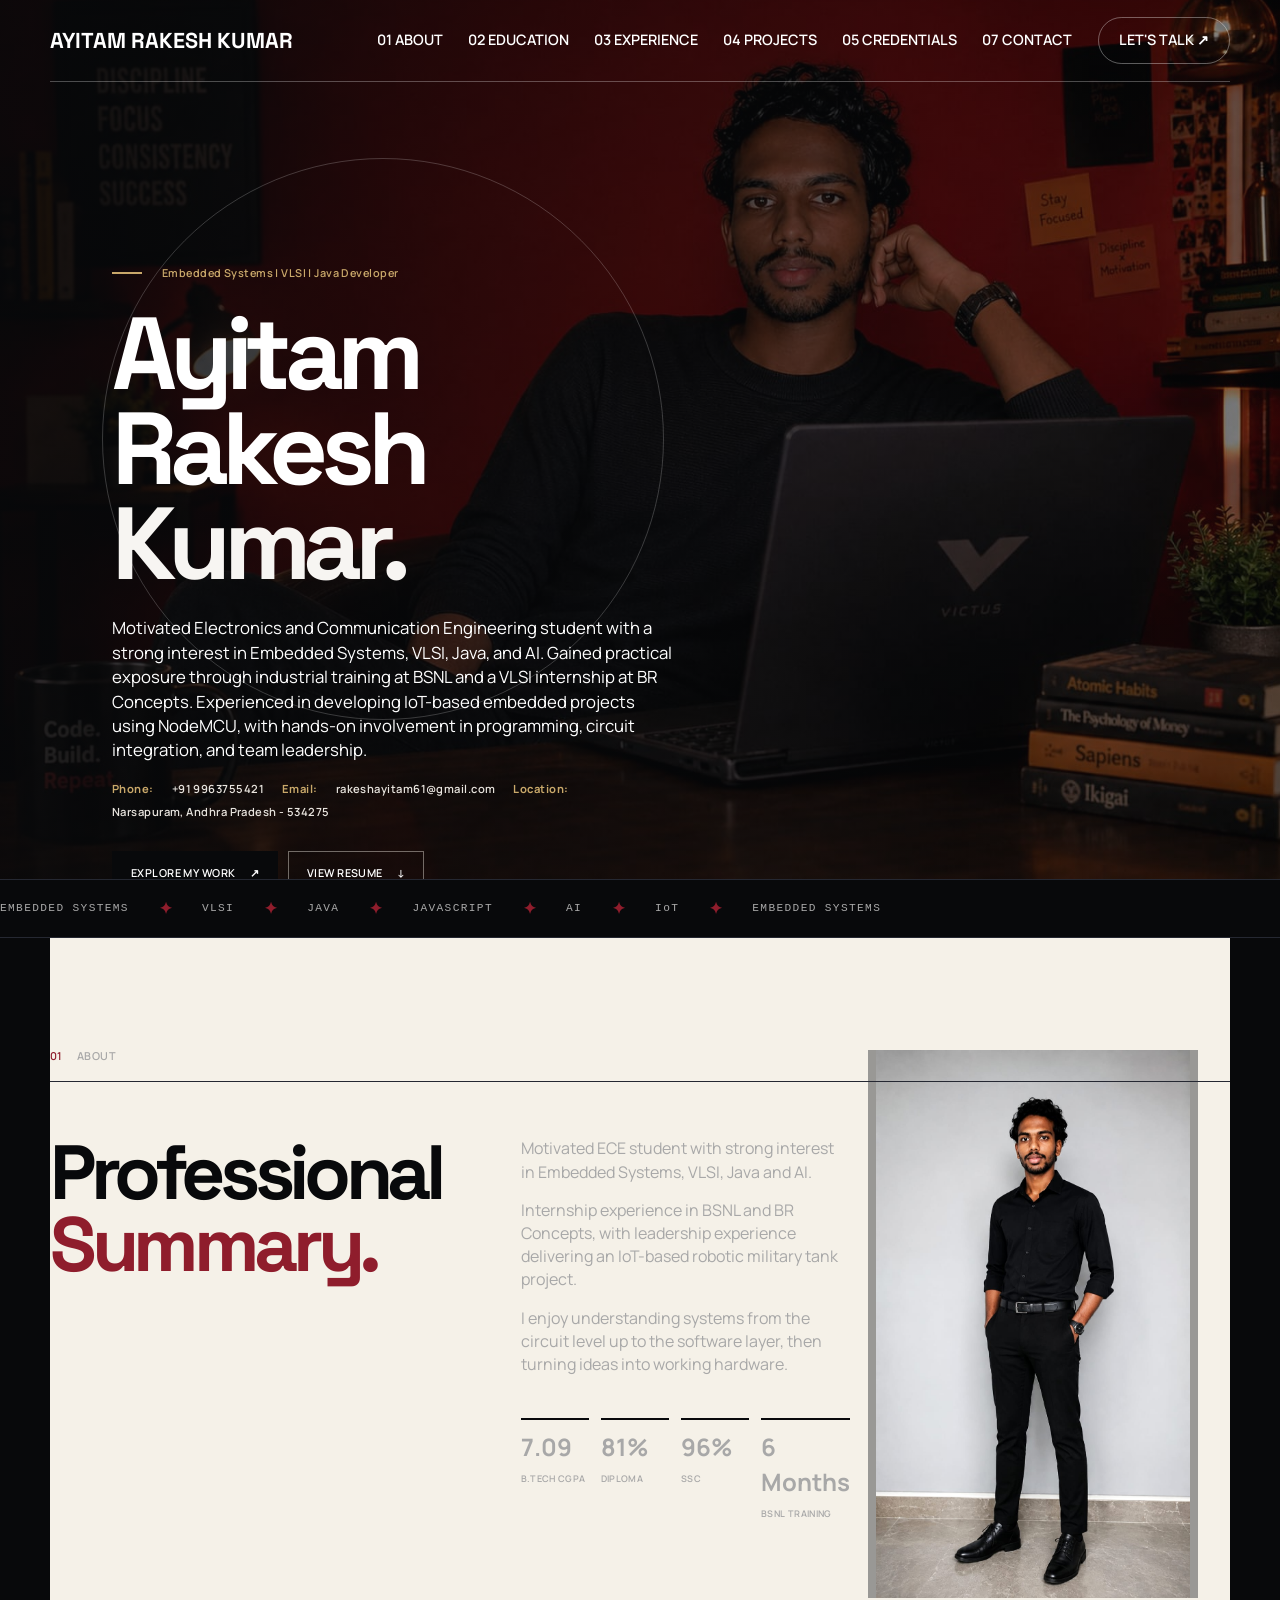
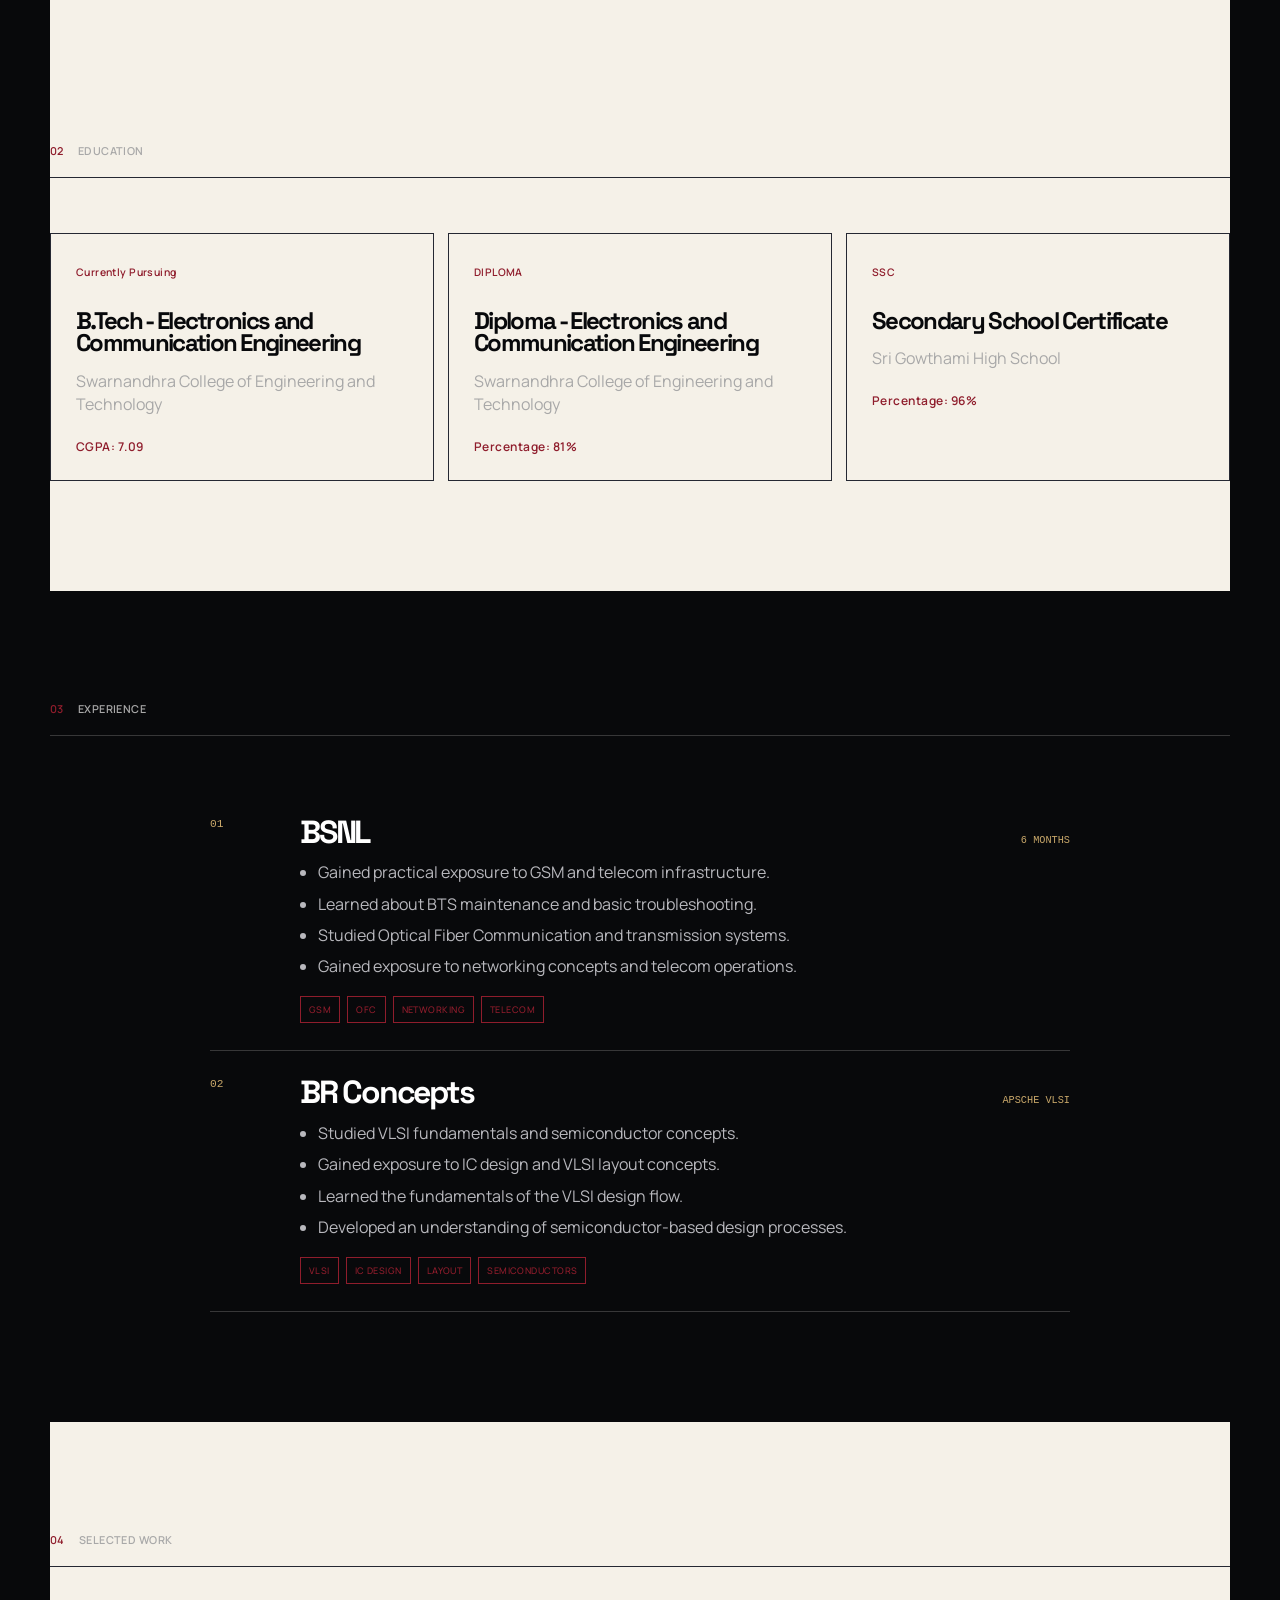
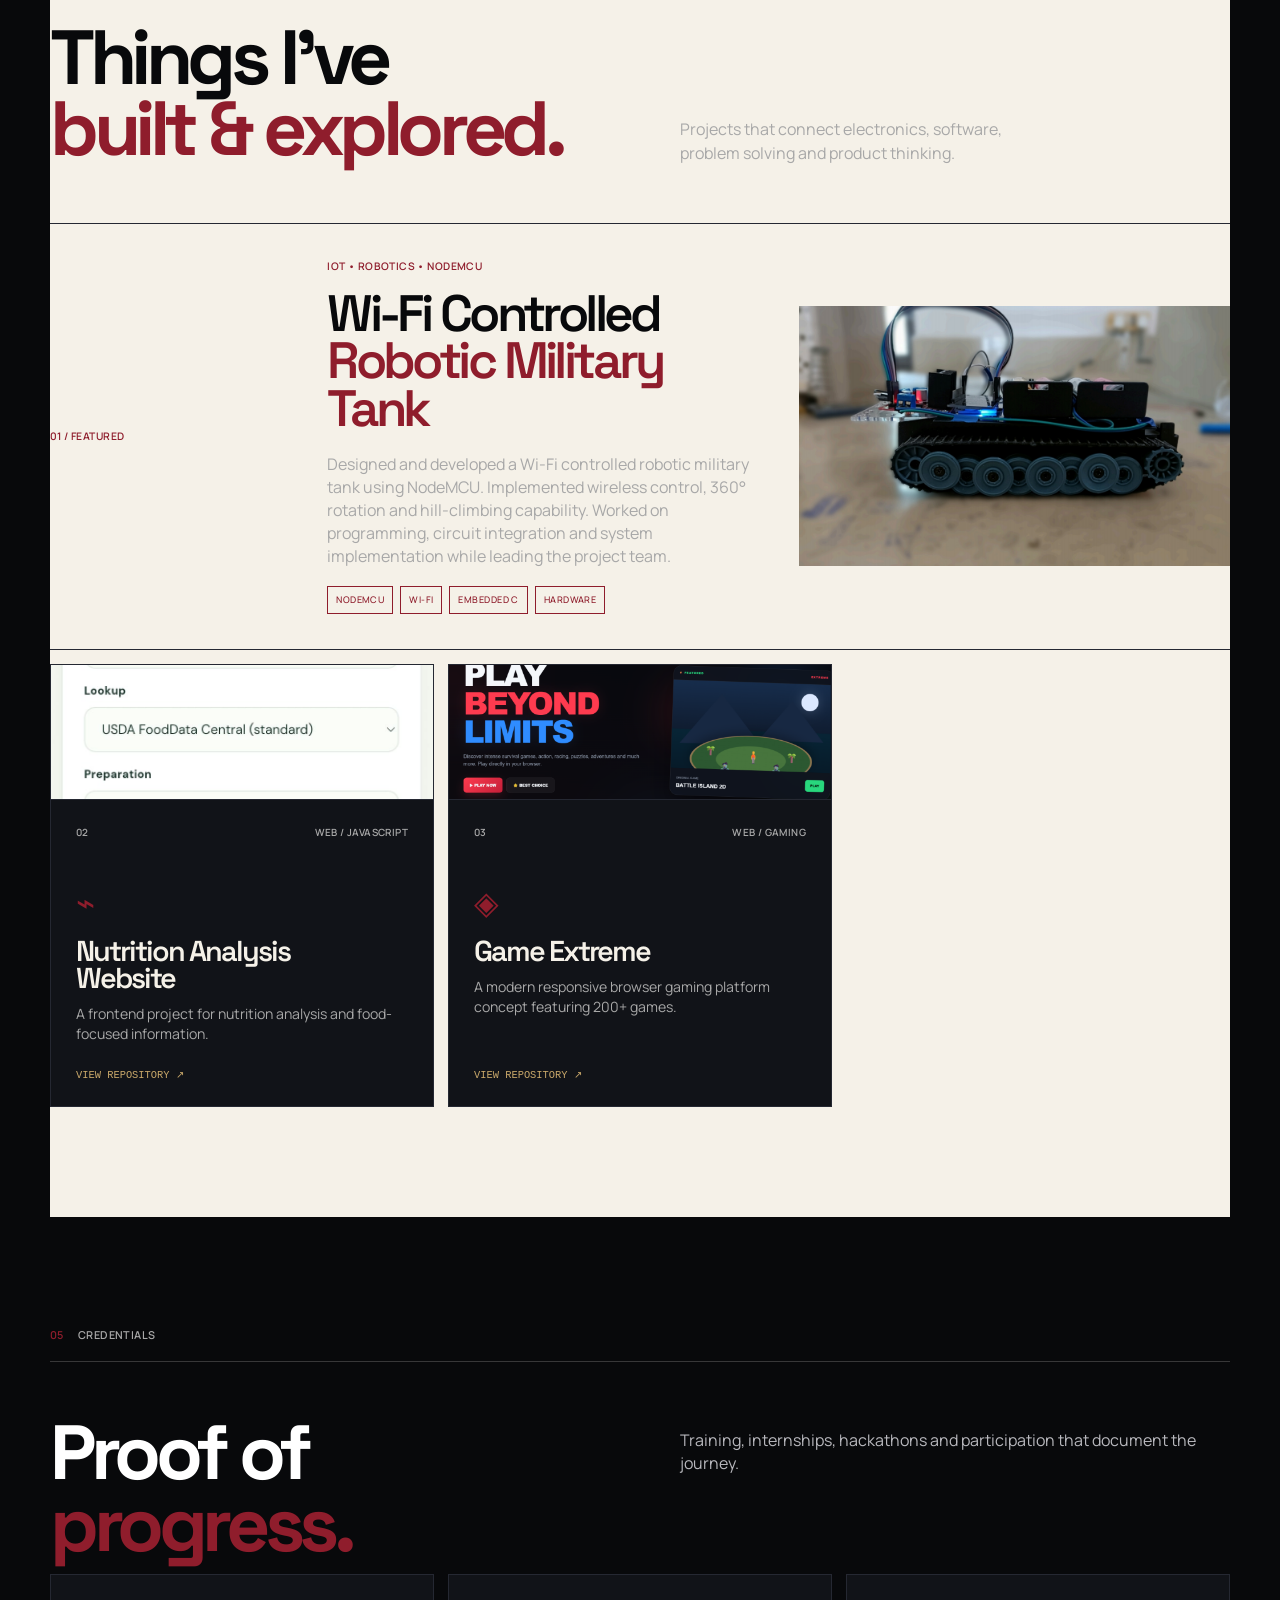
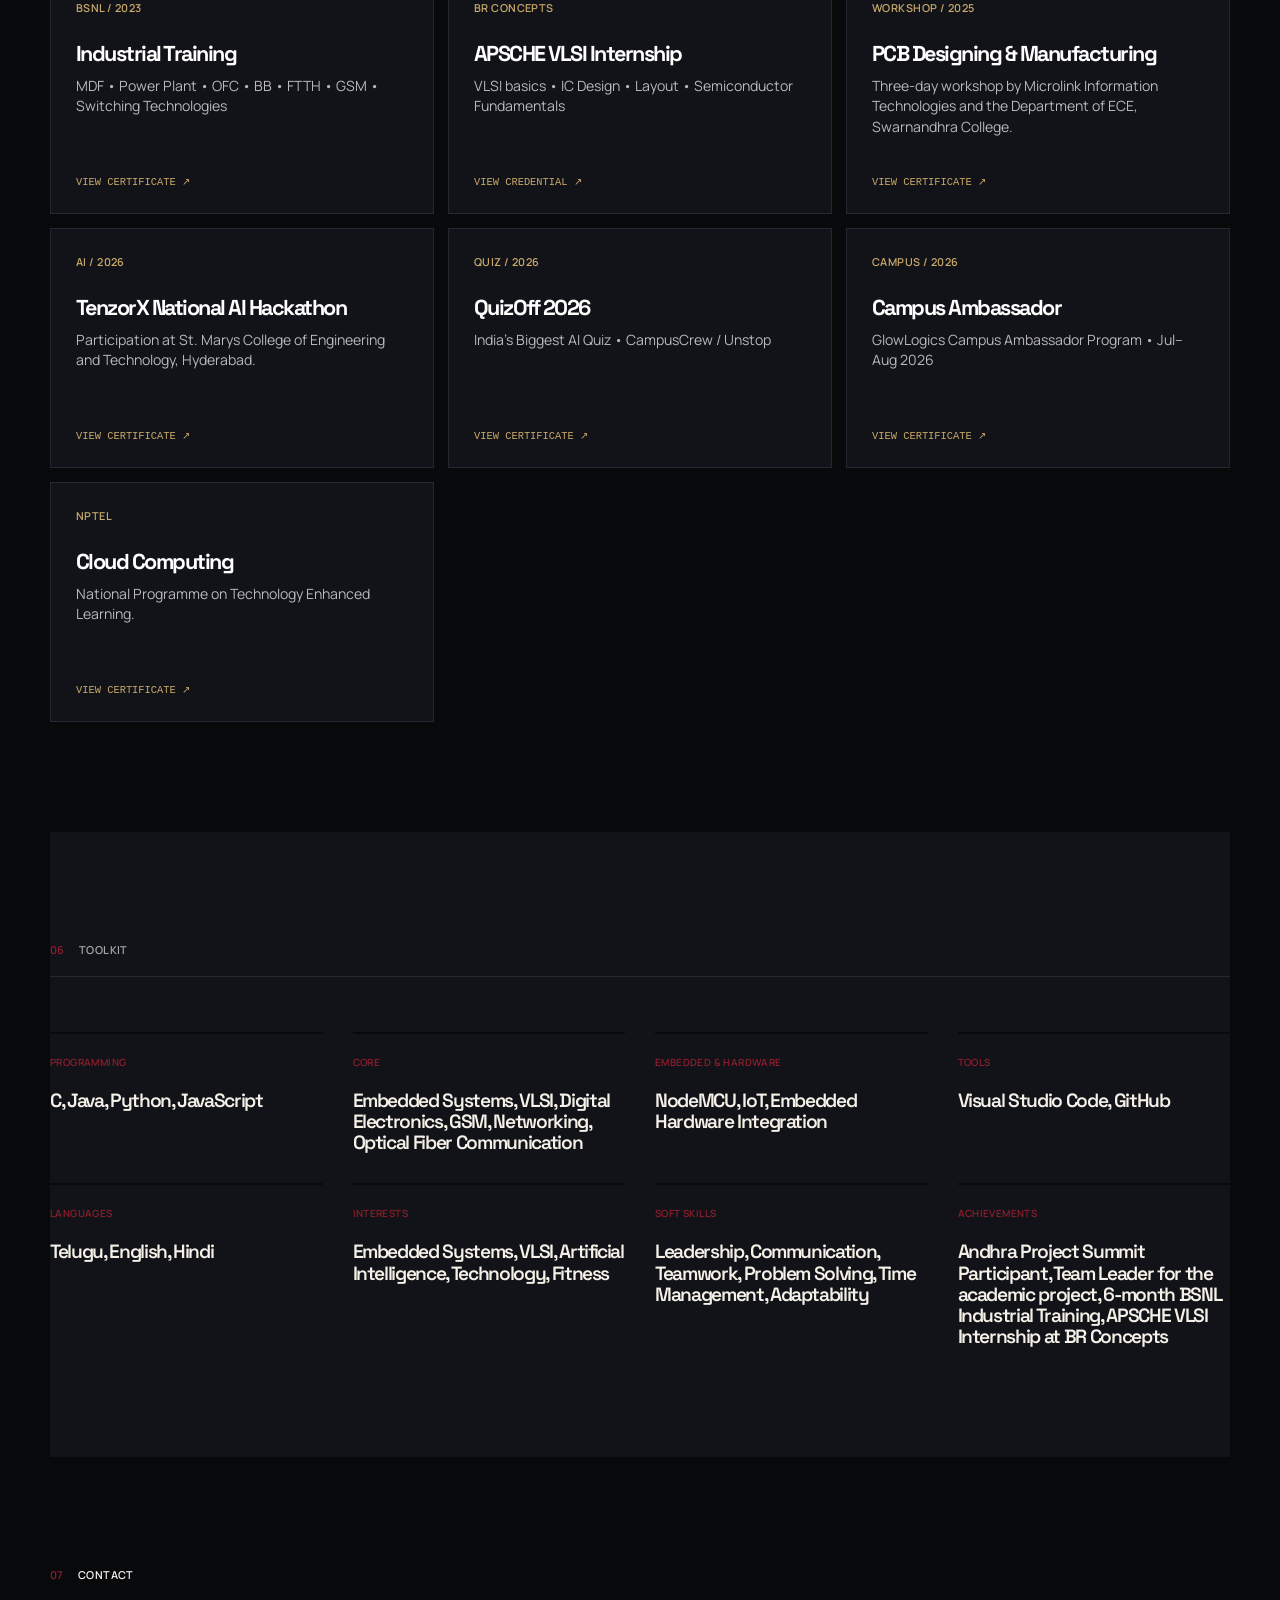
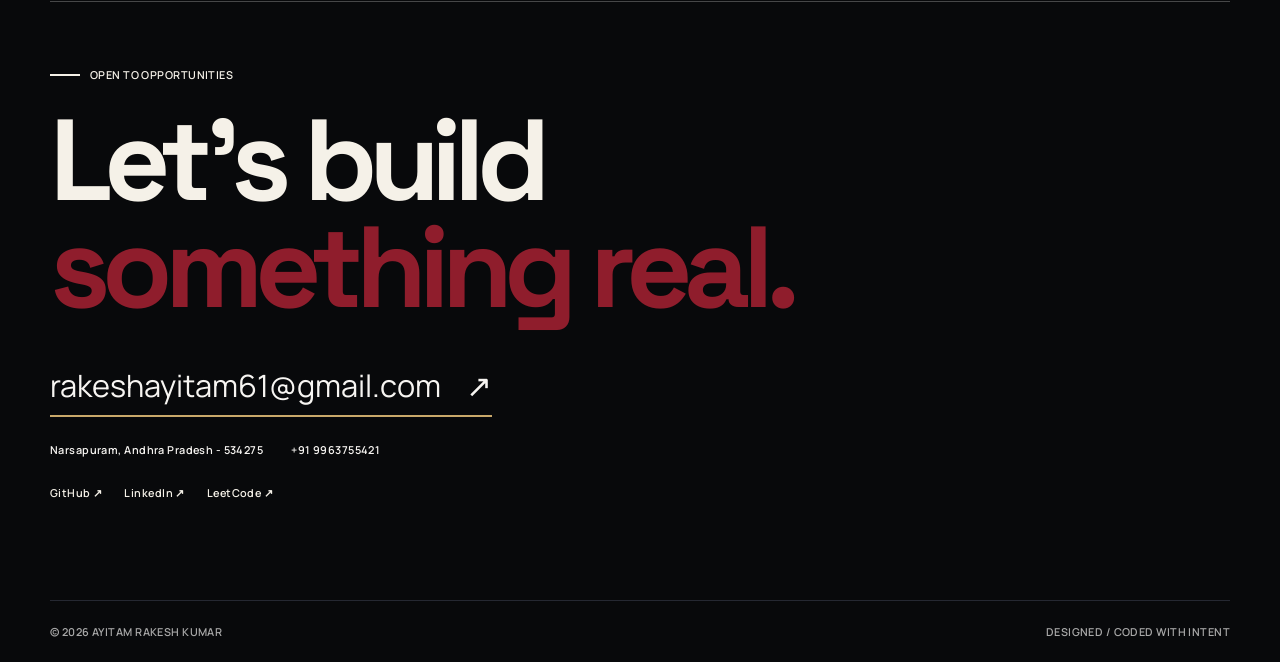
==== commit b371aa34: "update" ====
--- a/index.html
+++ b/index.html
@@ -15,7 +15,7 @@
   <link rel="preconnect" href="https://fonts.gstatic.com" crossorigin>
 
   <link
-    href="https://fonts.googleapis.com/css2?family=DM+Mono:wght@400;500&family=Manrope:wght@400;500;600;700;800&display=swap"
+    href="https://fonts.googleapis.com/css2?family=Manrope:wght@400;500;600;700&family=Space+Grotesk:wght@400;500;600;700;800&display=swap"
     rel="stylesheet">
 
   <link rel="stylesheet" href="style.css">
@@ -26,24 +26,39 @@
 <div class="noise"></div>
 <div class="cursor-glow"></div>
 
+<div class="intro-screen" aria-hidden="true">
+
+  <img class="intro-image"
+       src="background/hover motion.jpg"
+       alt="">
+
+  <div class="intro-content">
+    <p class="intro-kicker">ECE / SOFTWARE / BUILDER</p>
+    <h2>RAKESH</h2>
+    <span class="intro-line"></span>
+    <p class="intro-status">INITIALIZING PORTFOLIO <span>_</span></p>
+  </div>
+
+</div>
+
 <header class="nav">
 
   <a href="#top" class="brand">
-    <span class="brand-mark">AR</span>
-    <span>AYITAM<span>RK</span></span>
+    <span>AYITAM RAKESH KUMAR</span>
   </a>
 
-  <button class="menu">
+  <button class="menu" aria-label="Open navigation">
     <span></span>
     <span></span>
   </button>
 
   <nav>
     <a href="#about">01 ABOUT</a>
-    <a href="#experience">02 EXPERIENCE</a>
-    <a href="#projects">03 PROJECTS</a>
-    <a href="#credentials">04 CREDENTIALS</a>
-    <a href="#contact">05 CONTACT</a>
+    <a href="#education">02 EDUCATION</a>
+    <a href="#experience">03 EXPERIENCE</a>
+    <a href="#projects">04 PROJECTS</a>
+    <a href="#credentials">05 CREDENTIALS</a>
+    <a href="#contact">07 CONTACT</a>
   </nav>
 
   <a class="nav-cta" href="mailto:rakeshayitam61@gmail.com">
@@ -65,21 +80,28 @@
 
     <p class="eyebrow">
       <span class="pulse"></span>
-      ECE ENGINEER • BUILDER • TEAM LEAD
+      Embedded Systems | VLSI | Java Developer
     </p>
 
     <h1>
-      Engineering ideas
+      Ayitam Rakesh
       <br>
-      <em>into reality.</em>
+      <em>Kumar.</em>
     </h1>
 
     <p class="hero-text">
-      I'm <strong>Ayitam Rakesh Kumar</strong> —
-      an ECE student focused on Embedded Systems,
-      VLSI, Java and AI.
-      I enjoy turning hardware, code and ambitious
-      ideas into working systems.
+      Motivated Electronics and Communication Engineering student with a
+      strong interest in Embedded Systems, VLSI, Java, and AI. Gained practical
+      exposure through industrial training at BSNL and a VLSI internship at BR
+      Concepts. Experienced in developing IoT-based embedded projects using
+      NodeMCU, with hands-on involvement in programming, circuit integration,
+      and team leadership.
+    </p>
+
+    <p class="hero-contact">
+      <strong>Phone:</strong> +91 9963755421
+      <strong>Email:</strong> rakeshayitam61@gmail.com
+      <strong>Location:</strong> Narsapuram, Andhra Pradesh - 534275
     </p>
 
     <div class="actions">
@@ -89,8 +111,7 @@
         <span>↗</span>
       </a>
 
-      <a href="assets/resume.pdf"
-         target="_blank"
+      <a href="mailto:rakeshayitam61@gmail.com?subject=Resume%20request"
          class="button ghost">
         View resume
         <span>↓</span>
@@ -155,18 +176,12 @@
 
     <div class="float-card fc-a">
       <small>FOCUS</small>
-      <b>
-        Embedded<br>
-        Systems
-      </b>
+      <b>Embedded<br>Systems</b>
     </div>
 
     <div class="float-card fc-b">
       <small>VLSI</small>
-      <b>
-        Design →<br>
-        Implementation
-      </b>
+      <b>Design →<br>Implementation</b>
     </div>
 
     <div class="signal">
@@ -215,6 +230,10 @@
 
 <section id="about" class="section about">
 
+  <div class="about-photo">
+    <img src="background/images/second main bacground.jpg" alt="Ayitam Rakesh Kumar standing portrait">
+  </div>
+
   <div class="section-label reveal">
     <span>01</span>
     ABOUT
@@ -225,9 +244,9 @@
     <div class="reveal">
 
       <h2>
-        Curious by nature.
+        Professional
         <br>
-        <em>Technical by choice.</em>
+        <em>Summary.</em>
       </h2>
 
     </div>
@@ -235,21 +254,20 @@
     <div class="about-text reveal">
 
       <p>
-        Motivated ECE student with hands-on exposure
-        to telecom infrastructure, VLSI concepts and
-        IoT-based robotics.
-      </p>
-
-      <p>
-        I like understanding systems from the circuit
-        level up to the software layer.
-      </p>
-
-      <p>
-        My strongest academic project is a
-        Wi-Fi controlled robotic military tank using
-        NodeMCU, where I led the team, developed code
-        and integrated the circuits.
+        Motivated ECE student with strong interest in
+        Embedded Systems, VLSI, Java and AI.
+      </p>
+
+      <p>
+        Internship experience in BSNL and BR Concepts,
+        with leadership experience delivering an IoT-based
+        robotic military tank project.
+      </p>
+
+      <p>
+        I enjoy understanding systems from the circuit
+        level up to the software layer, then turning ideas
+        into working hardware.
       </p>
 
       <div class="stats">
@@ -270,7 +288,7 @@
         </div>
 
         <div>
-          <strong>6 mo</strong>
+          <strong>6 Months</strong>
           <span>BSNL Training</span>
         </div>
 
@@ -282,13 +300,45 @@
 
 </section>
 
-
-<!-- EXPERIENCE -->
-
-<section id="experience" class="section dark-section">
+<section id="education" class="section education">
 
   <div class="section-label reveal">
     <span>02</span>
+    EDUCATION
+  </div>
+
+  <div class="education-grid">
+    <article class="education-item reveal">
+      <span>Currently Pursuing</span>
+      <h3>B.Tech - Electronics and Communication Engineering</h3>
+      <p>Swarnandhra College of Engineering and Technology</p>
+      <strong>CGPA: 7.09</strong>
+    </article>
+
+    <article class="education-item reveal">
+      <span>DIPLOMA</span>
+      <h3>Diploma - Electronics and Communication Engineering</h3>
+      <p>Swarnandhra College of Engineering and Technology</p>
+      <strong>Percentage: 81%</strong>
+    </article>
+
+    <article class="education-item reveal">
+      <span>SSC</span>
+      <h3>Secondary School Certificate</h3>
+      <p>Sri Gowthami High School</p>
+      <strong>Percentage: 96%</strong>
+    </article>
+  </div>
+
+</section>
+
+
+<!-- EXPERIENCE -->
+
+<section id="experience" class="section dark-section">
+
+  <div class="section-label reveal">
+    <span>03</span>
     EXPERIENCE
   </div>
 
@@ -312,11 +362,12 @@
 
         </div>
 
-        <p>
-          In-plant industrial training covering GSM,
-          BTS maintenance, optical fiber communication,
-          transmission systems and networking.
-        </p>
+        <ul class="detail-list">
+          <li>Gained practical exposure to GSM and telecom infrastructure.</li>
+          <li>Learned about BTS maintenance and basic troubleshooting.</li>
+          <li>Studied Optical Fiber Communication and transmission systems.</li>
+          <li>Gained exposure to networking concepts and telecom operations.</li>
+        </ul>
 
         <div class="tags">
 
@@ -350,11 +401,12 @@
 
         </div>
 
-        <p>
-          VLSI internship exposure covering VLSI basics,
-          IC design, VLSI layout, semiconductor fundamentals
-          and design flow.
-        </p>
+        <ul class="detail-list">
+          <li>Studied VLSI fundamentals and semiconductor concepts.</li>
+          <li>Gained exposure to IC design and VLSI layout concepts.</li>
+          <li>Learned the fundamentals of the VLSI design flow.</li>
+          <li>Developed an understanding of semiconductor-based design processes.</li>
+        </ul>
 
         <div class="tags">
 
@@ -379,7 +431,7 @@
 <section id="projects" class="section projects">
 
   <div class="section-label reveal">
-    <span>03</span>
+    <span>04</span>
     SELECTED WORK
   </div>
 
@@ -421,10 +473,10 @@
       </h3>
 
       <p>
-        Wi-Fi controlled robotic platform with
-        360° rotation and hill-climbing capability.
-        Led the team, developed the code, integrated
-        circuits and coordinated implementation.
+        Designed and developed a Wi-Fi controlled robotic military tank using
+        NodeMCU. Implemented wireless control, 360° rotation and hill-climbing
+        capability. Worked on programming, circuit integration and system
+        implementation while leading the project team.
       </p>
 
       <div class="tags">
@@ -441,30 +493,9 @@
 
     <div class="robot-stage">
 
-      <div class="radar"></div>
-
-      <div class="tank">
-
-        <div class="tank-body"></div>
-
-        <div class="tank-top"></div>
-
-        <div class="barrel"></div>
-
-        <div class="wheel w1"></div>
-        <div class="wheel w2"></div>
-        <div class="wheel w3"></div>
-        <div class="wheel w4"></div>
-
-      </div>
-
-      <span class="target t1">
-        TARGET 01
-      </span>
-
-      <span class="target t2">
-        SIGNAL OK
-      </span>
+      <img class="project-image"
+           src="project/images/military tank.jpg"
+           alt="Wi-Fi controlled robotic military tank project">
 
     </div>
 
@@ -474,6 +505,10 @@
   <div class="project-grid">
 
     <article class="project-card reveal">
+
+      <img class="project-card-image"
+           src="project/images/nutrition analyzer website.jpg"
+           alt="Nutrition Analysis website project">
 
       <div class="project-card-top">
 
@@ -510,6 +545,10 @@
 
     <article class="project-card accent reveal">
 
+      <img class="project-card-image"
+           src="project/images/game extreme.jpg"
+           alt="Game Extreme browser gaming platform project">
+
       <div class="project-card-top">
 
         <span>03</span>
@@ -551,7 +590,7 @@
          class="section credentials dark-section">
 
   <div class="section-label reveal">
-    <span>04</span>
+    <span>05</span>
     CREDENTIALS
   </div>
 
@@ -586,7 +625,7 @@
         • GSM • Switching Technologies
       </p>
 
-      <button data-cert="bsnl.jpg">
+      <button data-cert="bsnl.jpg.jpeg">
         View certificate ↗
       </button>
 
@@ -615,18 +654,18 @@
 
     <article class="credential reveal">
 
-      <span>HACKATHON / 2026</span>
-
-      <h3>
-        VISION-X 2K26
-      </h3>
-
-      <p>
-        36-hour National Level Hackathon
-        • Team Agni Nova
-      </p>
-
-      <button data-cert="vision-x.jpg">
+      <span>WORKSHOP / 2025</span>
+
+      <h3>
+        PCB Designing & Manufacturing
+      </h3>
+
+      <p>
+        Three-day workshop by Microlink Information Technologies
+        and the Department of ECE, Swarnandhra College.
+      </p>
+
+      <button data-cert="../pcb design.jpg">
         View certificate ↗
       </button>
 
@@ -646,7 +685,7 @@
         of Engineering and Technology, Hyderabad.
       </p>
 
-      <button data-cert="tenzorx.jpg">
+      <button data-cert="tenzorx.jpg.jpeg">
         View certificate ↗
       </button>
 
@@ -666,7 +705,7 @@
         • CampusCrew / Unstop
       </p>
 
-      <button data-cert="quizoff.jpg">
+      <button data-cert="quizoff.jpg.jpeg">
         View certificate ↗
       </button>
 
@@ -686,12 +725,21 @@
         • Jul–Aug 2026
       </p>
 
-      <button data-cert="campus-ambassador.jpg">
+      <button data-cert="campus-ambassador.jpg.jpeg">
         View certificate ↗
       </button>
 
     </article>
 
+    <article class="credential reveal">
+      <span>NPTEL</span>
+      <h3>Cloud Computing</h3>
+      <p>National Programme on Technology Enhanced Learning.</p>
+      <button data-cert="cloud computing.jpg.jpeg">
+        View certificate ↗
+      </button>
+    </article>
+
   </div>
 
 </section>
@@ -702,7 +750,7 @@
 <section class="section stack">
 
   <div class="section-label reveal">
-    <span>05</span>
+    <span>06</span>
     TOOLKIT
   </div>
 
@@ -711,29 +759,49 @@
     <div>
       <small>PROGRAMMING</small>
       <h3>
-        C · Java · Python · JavaScript
+        C, Java, Python, JavaScript
       </h3>
     </div>
 
     <div>
       <small>CORE</small>
       <h3>
-        Embedded Systems · VLSI · Digital Electronics
+        Embedded Systems, VLSI, Digital Electronics, GSM, Networking, Optical Fiber Communication
       </h3>
     </div>
 
     <div>
-      <small>COMMUNICATION</small>
-      <h3>
-        GSM · Networking · Optical Fiber
+      <small>EMBEDDED & HARDWARE</small>
+      <h3>
+        NodeMCU, IoT, Embedded Hardware Integration
       </h3>
     </div>
 
     <div>
       <small>TOOLS</small>
       <h3>
-        VS Code · GitHub · NodeMCU
-      </h3>
+        Visual Studio Code, GitHub
+      </h3>
+    </div>
+
+    <div>
+      <small>LANGUAGES</small>
+      <h3>Telugu, English, Hindi</h3>
+    </div>
+
+    <div>
+      <small>INTERESTS</small>
+      <h3>Embedded Systems, VLSI, Artificial Intelligence, Technology, Fitness</h3>
+    </div>
+
+    <div>
+      <small>SOFT SKILLS</small>
+      <h3>Leadership, Communication, Teamwork, Problem Solving, Time Management, Adaptability</h3>
+    </div>
+
+    <div>
+      <small>ACHIEVEMENTS</small>
+      <h3>Andhra Project Summit Participant, Team Leader for the academic project, 6-month BSNL Industrial Training, APSCHE VLSI Internship at BR Concepts</h3>
     </div>
 
   </div>
@@ -748,7 +816,7 @@
   <div class="contact-glow"></div>
 
   <div class="section-label reveal">
-    <span>06</span>
+    <span>07</span>
     CONTACT
   </div>
 
@@ -777,7 +845,7 @@
     <div class="contact-meta">
 
       <span>
-        Narsapuram, Andhra Pradesh
+        Narsapuram, Andhra Pradesh - 534275
       </span>
 
       <span>
@@ -829,7 +897,7 @@
 
 <!-- CERTIFICATE MODAL -->
 
-<div class="modal" aria-hidden="true">
+<div class="modal" aria-hidden="true" hidden>
 
   <div class="modal-backdrop"></div>
 
@@ -853,4 +921,4 @@
 <script src="script.js"></script>
 
 </body>
-</html>+</html>
--- a/style.css
+++ b/style.css
@@ -1,1617 +1,302 @@
-/* =========================================================
-   AYITAM RAKESH KUMAR — PREMIUM ENGINEERING PORTFOLIO
-   ========================================================= */
-
 :root {
-  --bg: #05080d;
-  --bg-2: #08111b;
-  --card: rgba(13, 23, 34, 0.78);
-  --card-2: rgba(17, 30, 44, 0.9);
-
-  --text: #f4f8ff;
-  --muted: #91a4b8;
-  --muted-2: #60758b;
-
-  --blue: #19a7ff;
-  --blue-2: #087cff;
-  --cyan: #25e6ff;
-  --green: #20e3a2;
-  --red: #ff496c;
-  --gold: #ffd166;
-
-  --border: rgba(255,255,255,.09);
-  --border-blue: rgba(25,167,255,.28);
-
-  --shadow: 0 25px 80px rgba(0,0,0,.45);
-  --radius: 24px;
-
+  --red: #f3262f;
+  --ink: #080b14;
+  --paper: #f7f4ee;
+  --muted: #665f5a;
+  --line: rgba(8, 11, 20, .16);
+  --white-line: rgba(255, 255, 255, .25);
   --max: 1180px;
 }
-
-* {
-  margin: 0;
-  padding: 0;
-  box-sizing: border-box;
+* { box-sizing: border-box; margin: 0; padding: 0; }
+html { scroll-behavior: smooth; }
+body { background: var(--paper); color: var(--ink); font-family: "Space Grotesk", sans-serif; line-height: 1.45; overflow-x: hidden; }
+.intro-screen { position: fixed; inset: 0; z-index: 10; display: grid; place-items: center; overflow: hidden; background: #08090B; color: #F5F1E8; transition: opacity .8s ease, visibility .8s ease; }
+.intro-screen.is-hidden { opacity: 0; visibility: hidden; pointer-events: none; }
+.intro-image { position: absolute; inset: 0; width: 100%; height: 100%; object-fit: cover; opacity: .52; filter: contrast(1.08) saturate(.9); animation: intro-image-in 1.8s ease both; }
+.intro-content { position: relative; z-index: 1; text-align: center; }
+.intro-kicker, .intro-status { color: #FFE7EE; font: .65rem "DM Mono", monospace; letter-spacing: .24em; text-shadow: 0 2px 12px rgba(8,9,11,.85); }
+.intro-content h2 { margin: 18px 0 21px; color: #FFF7F4; font: 800 clamp(4.5rem, 13vw, 11rem)/.82 "Space Grotesk", sans-serif; letter-spacing: .02em; text-shadow: 0 4px 24px rgba(8,9,11,.9); animation: intro-name-in 1.1s cubic-bezier(.2,.8,.2,1) both; }
+.intro-line { display: block; width: 110px; height: 2px; margin: 0 auto 18px; background: #FFE7EE; box-shadow: 0 0 14px rgba(255,231,238,.65); animation: intro-line-in 1.3s ease .2s both; }
+.intro-status { color: #A8A8A8; letter-spacing: .13em; animation: intro-fade-in .8s ease .55s both; }
+.intro-status span { color: #FFE7EE; animation: cursor-blink 1s steps(2) infinite; }
+body.intro-active { overflow: hidden; }
+body.intro-active > header, body.intro-active > main, body.intro-active > footer { opacity: 0; }
+body > header, body > main, body > footer { transition: opacity .8s ease; }
+a { color: inherit; text-decoration: none; }
+button { font: inherit; }
+.section, .nav, footer { width: min(var(--max), calc(100% - 80px)); margin-inline: auto; }
+.section { padding: 110px 0; }
+.eyebrow, .section-label, .project-type, .tags, .chip-top, .chip-bottom, .portrait-label, .credential > span, footer { font-family: "DM Mono", monospace; text-transform: uppercase; letter-spacing: .1em; font-size: .68rem; }
+.eyebrow { display: flex; align-items: center; gap: 10px; }
+.eyebrow::before { content: ""; width: 30px; height: 2px; background: currentColor; }
+.section-label { display: flex; gap: 14px; padding-bottom: 18px; border-bottom: 1px solid var(--line); color: var(--muted); }
+.section-label span { color: var(--red); }
+h1, h2, h3 { font-weight: 700; letter-spacing: -.07em; line-height: .93; }
+em { color: var(--red); font-style: normal; }
+.nav { position: absolute; z-index: 3; top: 0; left: 50%; transform: translateX(-50%); height: 82px; display: flex; align-items: center; justify-content: space-between; gap: 26px; color: white; border-bottom: 1px solid rgba(255,255,255,.28); }
+.brand { display: flex; align-items: center; gap: 9px; font-weight: 700; font-size: 1.35rem; }
+.brand > span:last-child > span { color: #ffd34f; }
+.brand-mark { display: block; width: 38px; height: 38px; overflow: hidden; border: 2px solid #ffd34f; border-radius: 50%; background: var(--ink); }
+.brand-mark img { width: 100%; height: 100%; display: block; object-fit: cover; object-position: center top; }
+.nav nav { display: flex; gap: 25px; margin-left: auto; }
+.nav nav a { font-weight: 600; font-size: .9rem; transition: opacity .2s; }
+.nav nav a:hover { opacity: .65; }
+.nav-cta { padding: 12px 20px; border: 1px solid rgba(255,255,255,.35); border-radius: 28px; font-weight: 700; font-size: .9rem; }
+.menu { display: none; }
+.hero { width: 100%; max-width: none; min-height: 720px; padding: 130px max(40px, calc((100% - var(--max)) / 2)) 90px; display: grid; grid-template-columns: .85fr 1.15fr; align-items: center; gap: 72px; color: white; background: var(--red); position: relative; overflow: hidden; }
+.hero::after { content: ""; position: absolute; width: 560px; height: 560px; border: 1px solid rgba(255,255,255,.2); border-radius: 50%; left: 8%; top: 18%; pointer-events: none; }
+.hero-copy { order: 2; position: relative; z-index: 1; opacity: 1; transform: none; }
+.hero-copy .eyebrow { color: var(--ink); font-weight: 600; }
+.hero h1 { max-width: 720px; margin-top: 25px; font-size: clamp(4rem, 8vw, 8rem); }
+.hero h1 em { color: white; }
+.hero-text { max-width: 640px; margin-top: 25px; font-size: 1.05rem; font-weight: 500; }
+.hero-text strong { color: var(--ink); }
+.actions { display: flex; gap: 10px; margin-top: 32px; }
+.button { display: inline-flex; align-items: center; justify-content: center; gap: 14px; padding: 13px 18px; border: 1px solid var(--ink); font: .68rem "DM Mono", monospace; text-transform: uppercase; transition: transform .2s, background .2s; }
+.button:hover { transform: translateY(-3px); }
+.button.primary { background: var(--ink); color: white; }
+.button.ghost { border-color: rgba(255,255,255,.45); }
+.social-row { display: flex; gap: 22px; margin-top: 25px; font: .68rem "DM Mono", monospace; }
+.social-row a:hover { text-decoration: underline; }
+.hero-visual { order: 1; position: relative; min-height: 530px; display: grid; place-items: center; z-index: 1; }
+.portrait-frame { width: min(80%, 390px); aspect-ratio: .76; position: relative; overflow: hidden; border: 10px solid var(--ink); background: var(--ink); transform: rotate(-4deg); box-shadow: 18px 18px 0 rgba(8,11,20,.3); }
+.portrait-frame img { width: 100%; height: 100%; display: block; object-fit: cover; object-position: center top; }
+.portrait-label { position: absolute; left: 17px; bottom: 14px; color: white; }
+.orbit { display: none; }
+.chip, .float-card { position: absolute; background: var(--ink); color: white; box-shadow: 7px 7px 0 rgba(8,11,20,.18); }
+.chip { width: 180px; padding: 11px; right: 0; bottom: 6%; }
+.chip-top, .chip-bottom { display: flex; justify-content: space-between; color: #ffd34f; font-size: .54rem; }
+.chip-core { height: 80px; margin: 10px 0; display: grid; place-items: center; border: 1px solid #ffd34f; }
+.chip-logo { color: #ffd34f; font-weight: 700; font-size: 1.4rem; }
+.chip-bottom { color: #a9a9af; }
+.float-card { padding: 13px 15px; left: 0; top: 11%; background: #ffd34f; color: var(--ink); }
+.float-card small { display: block; margin-bottom: 6px; font: .58rem "DM Mono", monospace; }
+.float-card b { font-size: .9rem; line-height: 1.05; }
+.fc-b { left: auto; right: 0; top: 4%; background: var(--ink); color: white; }
+.signal { display: none; }
+.ticker { overflow: hidden; border-top: 1px solid var(--line); border-bottom: 1px solid var(--line); }
+.ticker > div { width: max-content; display: flex; align-items: center; gap: 30px; padding: 17px 0; color: var(--muted); animation: marquee 24s linear infinite; }
+.ticker span { font: .7rem "DM Mono", monospace; letter-spacing: .12em; }
+.ticker b { color: var(--red); }
+@keyframes marquee { to { transform: translateX(-35%); } }
+.about-content, .projects-head, .credentials-head { display: grid; grid-template-columns: 1fr 1fr; gap: 80px; margin-top: 55px; }
+.about h2, .projects h2, .credentials h2 { font-size: clamp(3.2rem, 6vw, 5.8rem); }
+.about-text { max-width: 500px; color: var(--muted); }
+.about-text p + p { margin-top: 15px; }
+.stats { display: grid; grid-template-columns: repeat(4, 1fr); gap: 12px; margin-top: 42px; }
+.stats div { border-top: 2px solid var(--ink); padding-top: 10px; }
+.stats strong { display: block; font-size: 1.5rem; }
+.stats span { color: var(--muted); font: .57rem "DM Mono", monospace; text-transform: uppercase; }
+.dark-section { width: 100%; padding-inline: max(40px, calc((100% - var(--max)) / 2)); background: var(--ink); color: white; }
+.dark-section .section-label { border-color: var(--white-line); }
+.experience-list { max-width: 860px; margin: 55px auto 0; }
+.experience { display: grid; grid-template-columns: 65px 1fr; gap: 25px; padding: 27px 0; border-bottom: 1px solid var(--white-line); }
+.exp-no { color: #ffd34f; font: .7rem "DM Mono", monospace; }
+.exp-head { display: flex; justify-content: space-between; gap: 20px; align-items: baseline; }
+.exp-head h3 { font-size: 2rem; }
+.exp-head span { color: #ffd34f; font: .64rem "DM Mono", monospace; }
+.exp-main p, .credentials-head p { max-width: 650px; color: #b8b8bd; margin-top: 12px; }
+.detail-list { max-width: 700px; margin-top: 14px; padding-left: 18px; color: #b8b8bd; }
+.detail-list li + li { margin-top: 8px; }
+.tags { display: flex; flex-wrap: wrap; gap: 7px; margin-top: 18px; }
+.tags span { padding: 6px 8px; border: 1px solid currentColor; color: var(--red); font-size: .57rem; }
+.projects-head { align-items: end; }
+.projects-head p { max-width: 360px; color: var(--muted); }
+.project-feature { display: grid; grid-template-columns: .55fr 1fr 1fr; gap: 40px; align-items: center; margin-top: 58px; padding: 35px 0; border-top: 1px solid var(--line); border-bottom: 1px solid var(--line); }
+.project-number, .project-type { color: var(--red); font: .65rem "DM Mono", monospace; }
+.project-copy h3 { margin-top: 17px; font-size: clamp(2.3rem, 4vw, 4.2rem); }
+.project-copy > p:not(.project-type) { margin-top: 20px; color: var(--muted); }
+.robot-stage { min-height: 260px; position: relative; display: grid; place-items: center; background: #ebe5da; overflow: hidden; }
+.radar { position: absolute; width: 230px; height: 230px; border: 1px solid rgba(243,38,47,.45); border-radius: 50%; box-shadow: 0 0 0 35px rgba(243,38,47,.05), 0 0 0 70px rgba(243,38,47,.04); }
+.tank { width: 155px; height: 80px; position: relative; z-index: 1; background: var(--ink); border: 8px solid var(--red); transform: skew(-10deg); }
+.tank-top { position: absolute; width: 76px; height: 28px; top: -30px; left: 35px; background: var(--ink); border: 7px solid var(--red); }
+.barrel { position: absolute; width: 85px; height: 8px; top: -18px; left: 92px; background: var(--ink); }
+.wheel { position: absolute; bottom: -22px; width: 28px; height: 28px; border: 6px solid var(--ink); border-radius: 50%; background: #ffd34f; }
+.w1 { left: 4px; } .w2 { left: 42px; } .w3 { right: 42px; } .w4 { right: 4px; }
+.target { position: absolute; z-index: 2; color: var(--red); font: .58rem "DM Mono", monospace; }.t1 { left: 15px; top: 15px; }.t2 { right: 15px; bottom: 15px; }
+.project-grid, .credential-grid { display: grid; grid-template-columns: repeat(3, 1fr); gap: 14px; margin-top: 14px; }
+.project-card, .credential { min-height: 300px; display: flex; flex-direction: column; padding: 25px; border: 1px solid var(--line); transition: transform .25s, background .25s; }
+.project-card:hover, .credential:hover { transform: translateY(-6px); background: rgba(243,38,47,.08); }
+.project-card.accent { background: var(--red); border-color: var(--red); }
+.project-card-image { width: calc(100% + 50px); height: 135px; margin: -25px -25px 25px; display: block; object-fit: cover; border-bottom: 1px solid var(--line); }
+.project-card-top { display: flex; justify-content: space-between; color: var(--muted); font: .62rem "DM Mono", monospace; }
+.project-icon { margin-top: 40px; color: var(--red); font-size: 2rem; }
+.project-card h3 { margin-top: 13px; font-size: 1.8rem; }
+.project-card p, .credential p { color: var(--muted); margin-top: 12px; font-size: .88rem; }
+.project-card a, .credential button { margin-top: auto; padding-top: 24px; color: var(--red); border: 0; background: none; text-align: left; cursor: pointer; font: .65rem "DM Mono", monospace; text-transform: uppercase; }
+.credential { min-height: 240px; border-color: var(--white-line); }
+.credential > span { color: #ffd34f; }
+.credential h3 { margin-top: 28px; font-size: 1.35rem; }
+.credential p { color: #b8b8bd; }
+.credential button { color: #ffd34f; }
+.stack-grid { display: grid; grid-template-columns: repeat(4, 1fr); gap: 30px; margin-top: 55px; }
+.stack-grid div { border-top: 2px solid var(--ink); padding-top: 15px; }
+.stack-grid small { color: var(--red); font: .62rem "DM Mono", monospace; }
+.stack-grid h3 { margin-top: 18px; font-size: 1.2rem; line-height: 1.1; }
+.contact { padding-bottom: 100px; }
+.contact-inner { margin-top: 65px; }
+.contact h2 { margin-top: 24px; font-size: clamp(4rem, 9vw, 8.5rem); }
+.mail { display: inline-flex; gap: 25px; margin-top: 42px; padding-bottom: 8px; border-bottom: 2px solid var(--ink); font-size: clamp(1.1rem, 2.4vw, 2rem); }
+.contact-meta { display: flex; gap: 28px; margin-top: 25px; color: var(--muted); font: .68rem "DM Mono", monospace; }
+.big { margin-top: 28px; }
+footer { display: flex; justify-content: space-between; padding: 23px 0; border-top: 1px solid var(--line); color: var(--muted); }
+.modal { position: fixed; inset: 0; z-index: 5; display: none; place-items: center; padding: 20px; background: rgba(8,11,20,.88); }
+.modal.active { display: grid; }
+.modal-box { max-width: 900px; max-height: 90vh; position: relative; padding: 12px; background: var(--paper); }
+.modal-box img { display: block; max-width: 100%; max-height: 82vh; object-fit: contain; }
+.modal-box p { padding: 8px; font: .65rem "DM Mono", monospace; }
+.modal-close { position: absolute; top: 10px; right: 10px; z-index: 1; width: 34px; height: 34px; border: 0; background: #ffd34f; cursor: pointer; font-size: 1.2rem; }
+.reveal { opacity: 0; transform: translateY(24px); transition: opacity .7s ease, transform .7s ease; }
+.reveal.visible, .page-loaded .hero-copy, .page-loaded .hero-visual { opacity: 1; transform: translateY(0); }
+.project-card:nth-child(2), .project-card:nth-child(3), .credential:nth-child(2), .credential:nth-child(3) { transition-delay: .08s; }
+.project-card:nth-child(3), .credential:nth-child(4), .credential:nth-child(5) { transition-delay: .16s; }
+.project-card-image, .project-image { transition: transform .8s ease, filter .8s ease; }
+.project-card:hover .project-card-image { transform: scale(1.04); }
+@keyframes intro-name-in { from { opacity: 0; transform: translateY(25px); letter-spacing: .18em; } to { opacity: 1; transform: translateY(0); letter-spacing: .02em; } }
+@keyframes intro-image-in { from { opacity: 0; transform: scale(1.06); } to { opacity: .42; transform: scale(1); } }
+@keyframes intro-line-in { from { opacity: 0; transform: scaleX(0); } to { opacity: 1; transform: scaleX(1); } }
+@keyframes intro-fade-in { from { opacity: 0; } to { opacity: 1; } }
+@keyframes cursor-blink { 50% { opacity: 0; } }
+
+/* Reference-inspired dark canvas with image-led sections. */
+body { background: #101010; color: #f7f5f2; }
+.hero { background: linear-gradient(90deg, rgba(16,16,16,.55), rgba(16,16,16,.18)), url("background/main background.jpg") center / cover; }
+.hero h1 em, em { color: #f3262f; }
+.hero h1 em { color: #f7f5f2; }
+.about { background: #f7f4ee; }
+.about { position: relative; }
+.about > * { position: relative; z-index: 1; }
+.about-photo { position: absolute; right: 32px; top: 112px; bottom: 35px; width: 330px; z-index: 0; overflow: hidden; background: rgba(255,255,255,.28); }
+.about-photo img { width: 100%; height: 100%; display: block; object-fit: contain; object-position: center bottom; }
+.about-content { position: relative; z-index: 1; max-width: 800px; margin-right: 350px; }
+.education { background: #f7f4ee; color: #101010; }
+.education-grid { display: grid; grid-template-columns: repeat(3, 1fr); gap: 14px; margin-top: 55px; }
+.education-item { min-height: 220px; padding: 25px; border: 1px solid var(--line); }
+.education-item > span { color: var(--red); font: .65rem "DM Mono", monospace; letter-spacing: .1em; }
+.education-item h3 { margin-top: 28px; font-size: 1.5rem; }
+.education-item p { margin-top: 15px; color: var(--muted); }
+.education-item strong { display: block; margin-top: 22px; color: var(--red); font: .75rem "DM Mono", monospace; }
+.robot-stage { background: #050505; }
+.project-image { position: absolute; inset: 0; width: 100%; height: 100%; object-fit: cover; }
+.dark-section { background: #050505; }
+.projects { background: #f7f4ee; color: #101010; }
+.stack { background: #f3262f; color: #101010; }
+.contact { background: #101010; color: #f7f5f2; }
+.contact .section-label { border-color: rgba(255,255,255,.25); }
+.contact .section-label, .contact .contact-meta, .contact .mail { color: #f7f5f2; }
+.contact .mail { border-color: #f3262f; }
+
+/* Keep the first viewport close to the reference: name first, portrait secondary. */
+.hero { min-height: 760px; display: flex; align-items: center; justify-content: center; padding: 120px 40px 90px; }
+.hero-copy { order: 1; width: min(900px, 100%); text-align: center; display: flex; flex-direction: column; align-items: center; }
+.hero-copy .eyebrow { color: #ffd34f; }
+.hero-copy .eyebrow { text-transform: none; }
+.hero h1 { max-width: none; font-size: clamp(4rem, 8vw, 7.5rem); }
+.hero-text { max-width: 580px; }
+.hero-contact { display: flex; flex-wrap: wrap; justify-content: center; gap: 8px 18px; max-width: 760px; margin-top: 18px; color: #e8e4de; font: .7rem "DM Mono", monospace; }
+.hero-contact strong { color: #ffd34f; }
+.hero-visual { position: absolute; inset: 0; width: 100%; height: 100%; min-height: 0; pointer-events: none; }
+.portrait-label { background: rgba(5,5,5,.75); padding: 3px 5px; }
+.hero-visual .chip, .hero-visual .float-card { display: none; }
+.hero-visual .signal { display: none; }
+.hero-copy, .hero-visual { z-index: 1; }
+.hero-copy { z-index: 2; }
+.hero .hero-copy { transform: translateY(145px); }
+.hero .hero-copy { width: min(560px, 48%); margin-right: auto; align-items: flex-start; text-align: left; }
+.hero .hero-contact { justify-content: flex-start; }
+
+@media (max-width: 900px) {
+  .nav nav { display: none; }
+  .hero, .about-content, .projects-head, .credentials-head { grid-template-columns: 1fr; }
+  .hero { min-height: 760px; padding-top: 125px; }
+  .hero-copy { order: 1; }
+  .hero-visual { order: 2; min-height: 500px; }
+  .project-feature { grid-template-columns: 1fr 1.2fr; }
+  .project-number { grid-column: 1 / -1; }
+  .project-grid, .credential-grid { grid-template-columns: repeat(2, 1fr); }
+  .stack-grid { grid-template-columns: repeat(2, 1fr); }
+  .about-photo { position: relative; right: auto; top: auto; bottom: auto; width: min(100%, 360px); height: 470px; margin: 38px auto 0; }
+  .about-content { max-width: none; margin-right: 0; }
+  .education-grid { grid-template-columns: 1fr; }
 }
-
-html {
-  scroll-behavior: smooth;
+@media (max-width: 600px) {
+  .section, footer { width: min(100% - 32px, var(--max)); }
+  .dark-section { padding-inline: 16px; }
+  .nav { width: calc(100% - 32px); height: 70px; }
+  .nav-cta { padding: 10px 13px; font-size: .75rem; }
+  .hero { min-height: 760px; padding: 105px 16px 65px; gap: 25px; }
+  .hero h1 { font-size: clamp(3.6rem, 17vw, 6rem); }
+  .hero .hero-copy { transform: translateY(82px); }
+  .hero { background-position: 70% 50%; }
+  .hero .hero-copy { width: 100%; align-items: flex-start; text-align: left; }
+  .hero .hero-contact { justify-content: flex-start; }
+  .hero-text { font-size: .95rem; }
+  .actions { flex-direction: column; align-items: stretch; }
+  .button { justify-content: space-between; }
+  .hero-visual { min-height: 0; transform: none; margin: 0; }
+  .section { padding: 78px 0; }
+  .about-content, .projects-head, .credentials-head { gap: 38px; }
+  .project-feature, .project-grid, .credential-grid, .stack-grid { grid-template-columns: 1fr; }
+  .project-feature { gap: 28px; }
+  .robot-stage { min-height: 230px; }
+  .stats { grid-template-columns: repeat(2, 1fr); }
+  .experience { grid-template-columns: 35px 1fr; gap: 12px; }
+  .exp-head { display: block; }
+  .exp-head span { display: block; margin-top: 8px; }
+  .contact h2 { font-size: 4rem; }
+  .contact-meta, footer { flex-direction: column; gap: 10px; }
+  .mail { font-size: 1rem; }
+  .ticker > div { width: 100%; flex-wrap: wrap; justify-content: center; gap: 12px; animation: none; }
 }
-
-body {
-  min-height: 100vh;
-  font-family:
-    Inter,
-    ui-sans-serif,
-    system-ui,
-    -apple-system,
-    BlinkMacSystemFont,
-    "Segoe UI",
-    sans-serif;
-
-  color: var(--text);
-  background:
-    radial-gradient(circle at 15% 10%, rgba(25,167,255,.10), transparent 30%),
-    radial-gradient(circle at 85% 20%, rgba(32,227,162,.07), transparent 28%),
-    radial-gradient(circle at 50% 100%, rgba(255,73,108,.05), transparent 30%),
-    var(--bg);
-
-  line-height: 1.6;
-  overflow-x: hidden;
+@media (prefers-reduced-motion: reduce) { *, *::before, *::after { animation-duration: .01ms !important; transition-duration: .01ms !important; scroll-behavior: auto !important; } }
+
+/* Typography hierarchy: Space Grotesk for display, Manrope for interface text. */
+body { font-family: "Manrope", sans-serif; font-weight: 400; }
+h1, h2, h3, .brand { font-family: "Space Grotesk", sans-serif; }
+h1 { font-weight: 800; }
+h2, h3 { font-weight: 700; }
+.brand { font-weight: 700; }
+.nav nav a { font-family: "Manrope", sans-serif; font-weight: 600; }
+.nav-cta { font-family: "Manrope", sans-serif; font-weight: 600; }
+.hero-text, .about-text, .exp-main, .project-card p, .credential p, .education-item p { font-family: "Manrope", sans-serif; font-weight: 400; }
+.button, .social-row, .hero-contact, .eyebrow, .section-label, .project-type, .project-number, .tags, .project-card-top, .credential > span, .stack-grid small, .contact-meta, footer, .target, .robot-stage::after, .stats span, .education-item > span, .education-item strong { font-family: "Manrope", sans-serif; font-weight: 600; letter-spacing: .04em; }
+.button { font-weight: 600; }
+.tags span { font-weight: 500; }
+.project-card h3, .project-copy h3 { font-family: "Space Grotesk", sans-serif; font-weight: 600; }
+.stack-grid h3 { font-family: "Space Grotesk", sans-serif; font-weight: 600; }
+
+/* Cinematic luxury-tech palette. */
+:root {
+  --red: #8F1D2C;
+  --ink: #08090B;
+  --paper: #F5F1E8;
+  --muted: #A8A8A8;
+  --line: #252832;
+  --white-line: rgba(245, 241, 232, .2);
+  --gold: #C9A86A;
+  --card: #111318;
 }
-
-body::before {
-  content: "";
-  position: fixed;
-  inset: 0;
-  pointer-events: none;
-  z-index: -1;
-
-  background-image:
-    linear-gradient(rgba(255,255,255,.025) 1px, transparent 1px),
-    linear-gradient(90deg, rgba(255,255,255,.025) 1px, transparent 1px);
-
-  background-size: 55px 55px;
-
-  mask-image: linear-gradient(
-    to bottom,
-    black,
-    transparent 85%
-  );
-}
-
-/* =========================================================
-   GLOBAL
-   ========================================================= */
-
-a {
-  color: inherit;
-  text-decoration: none;
-}
-
-button,
-a {
-  -webkit-tap-highlight-color: transparent;
-}
-
-button {
-  font: inherit;
-}
-
-.container {
-  width: min(var(--max), calc(100% - 40px));
-  margin: auto;
-}
-
-section {
-  position: relative;
-  padding: 110px 0;
-}
-
-.section-head {
-  max-width: 760px;
-  margin-bottom: 55px;
-}
-
-.eyebrow {
-  display: inline-flex;
-  align-items: center;
-  gap: 10px;
-
-  color: var(--cyan);
-  font-size: .78rem;
-  font-weight: 800;
-  letter-spacing: .18em;
-  text-transform: uppercase;
-
-  margin-bottom: 15px;
-}
-
-.eyebrow::before {
-  content: "";
-  width: 28px;
-  height: 1px;
-  background: var(--cyan);
-}
-
-.section-title {
-  font-size: clamp(2.2rem, 5vw, 4rem);
-  line-height: 1.02;
-  letter-spacing: -.05em;
-}
-
-.section-title span {
-  color: var(--blue);
-}
-
-.section-text {
-  color: var(--muted);
-  max-width: 680px;
-  margin-top: 18px;
-  font-size: 1rem;
-}
-
-.mono {
-  font-family: "Courier New", monospace;
-}
-
-/* =========================================================
-   HEADER
-   ========================================================= */
-
-.site-header {
-  position: fixed;
-  top: 0;
-  left: 0;
-  width: 100%;
-  z-index: 1000;
-
-  background: rgba(5,8,13,.72);
-  backdrop-filter: blur(18px);
-  -webkit-backdrop-filter: blur(18px);
-
-  border-bottom: 1px solid rgba(255,255,255,.05);
-}
-
-.nav {
-  min-height: 76px;
-
-  display: flex;
-  align-items: center;
-  justify-content: space-between;
-  gap: 30px;
-}
-
-.logo {
-  display: flex;
-  align-items: center;
-  gap: 12px;
-
-  font-weight: 900;
-  letter-spacing: -.03em;
-}
-
-.logo-mark {
-  width: 38px;
-  height: 38px;
-
-  display: grid;
-  place-items: center;
-
-  border: 1px solid rgba(25,167,255,.4);
-  border-radius: 11px;
-
-  background:
-    linear-gradient(
-      135deg,
-      rgba(25,167,255,.22),
-      rgba(32,227,162,.08)
-    );
-
-  box-shadow:
-    inset 0 0 25px rgba(25,167,255,.08),
-    0 0 25px rgba(25,167,255,.08);
-
-  color: var(--cyan);
-}
-
-.logo-text {
-  font-size: .95rem;
-}
-
-.nav-links {
-  display: flex;
-  align-items: center;
-  gap: 26px;
-}
-
-.nav-links a {
-  color: var(--muted);
-  font-size: .88rem;
-  font-weight: 700;
-  transition: .25s ease;
-}
-
-.nav-links a:hover {
-  color: var(--text);
-}
-
-.nav-cta {
-  padding: 10px 17px !important;
-  border-radius: 999px;
-
-  color: #fff !important;
-
-  background:
-    linear-gradient(
-      135deg,
-      var(--blue-2),
-      var(--blue)
-    );
-
-  box-shadow: 0 8px 25px rgba(25,167,255,.18);
-}
-
-.nav-cta:hover {
-  transform: translateY(-2px);
-}
-
-/* =========================================================
-   HERO
-   ========================================================= */
-
-.hero {
-  min-height: 100vh;
-  display: flex;
-  align-items: center;
-
-  padding-top: 140px;
-  overflow: hidden;
-}
-
-.hero-grid {
-  display: grid;
-  grid-template-columns: 1.08fr .92fr;
-  gap: 70px;
-  align-items: center;
-}
-
-.hero-copy {
-  position: relative;
-  z-index: 2;
-}
-
-.status {
-  display: inline-flex;
-  align-items: center;
-  gap: 9px;
-
-  padding: 8px 13px;
-
-  border: 1px solid rgba(32,227,162,.2);
-  border-radius: 999px;
-
-  background: rgba(32,227,162,.06);
-
-  color: #b9ffe8;
-
-  font-size: .76rem;
-  font-weight: 800;
-  letter-spacing: .08em;
-  text-transform: uppercase;
-}
-
-.status-dot {
-  width: 7px;
-  height: 7px;
-  border-radius: 50%;
-  background: var(--green);
-
-  box-shadow: 0 0 14px var(--green);
-
-  animation: pulse 2s infinite;
-}
-
-@keyframes pulse {
-  0%,100% {
-    opacity: 1;
-    transform: scale(1);
-  }
-
-  50% {
-    opacity: .5;
-    transform: scale(.7);
-  }
-}
-
-.hero h1 {
-  margin-top: 25px;
-
-  font-size: clamp(3.4rem, 7vw, 7.5rem);
-  line-height: .9;
-
-  letter-spacing: -.075em;
-}
-
-.hero h1 .line {
-  display: block;
-}
-
-.hero h1 .accent {
-  background:
-    linear-gradient(
-      90deg,
-      #fff,
-      var(--cyan),
-      var(--blue)
-    );
-
-  -webkit-background-clip: text;
-  background-clip: text;
-  color: transparent;
-}
-
-.hero-description {
-  max-width: 640px;
-
-  margin-top: 28px;
-
-  color: var(--muted);
-  font-size: 1.08rem;
-}
-
-.hero-buttons {
-  display: flex;
-  flex-wrap: wrap;
-  gap: 13px;
-
-  margin-top: 32px;
-}
-
-.btn {
-  display: inline-flex;
-  align-items: center;
-  justify-content: center;
-  gap: 9px;
-
-  min-height: 48px;
-  padding: 0 20px;
-
-  border-radius: 13px;
-  border: 1px solid var(--border);
-
-  font-size: .88rem;
-  font-weight: 800;
-
-  cursor: pointer;
-
-  transition:
-    transform .25s ease,
-    border-color .25s ease,
-    background .25s ease;
-}
-
-.btn:hover {
-  transform: translateY(-3px);
-}
-
-.btn-primary {
-  color: #fff;
-
-  border-color: rgba(25,167,255,.35);
-
-  background:
-    linear-gradient(
-      135deg,
-      #087cff,
-      #18b7ff
-    );
-
-  box-shadow:
-    0 12px 35px rgba(25,167,255,.22);
-}
-
-.btn-secondary {
-  color: var(--text);
-  background: rgba(255,255,255,.035);
-}
-
-.btn-secondary:hover {
-  border-color: rgba(25,167,255,.3);
-  background: rgba(25,167,255,.07);
-}
-
-.social-row {
-  display: flex;
-  gap: 10px;
-  margin-top: 27px;
-}
-
-.social-row a {
-  width: 42px;
-  height: 42px;
-
-  display: grid;
-  place-items: center;
-
-  border: 1px solid var(--border);
-  border-radius: 12px;
-
-  color: var(--muted);
-
-  background: rgba(255,255,255,.025);
-
-  transition: .25s ease;
-}
-
-.social-row a:hover {
-  color: var(--cyan);
-  border-color: rgba(25,167,255,.4);
-  transform: translateY(-3px);
-}
-
-/* =========================================================
-   ENGINEERING VISUAL
-   ========================================================= */
-
-.hero-visual {
-  min-height: 560px;
-
-  position: relative;
-
-  display: grid;
-  place-items: center;
-}
-
-.hero-orbit {
-  width: 470px;
-  height: 470px;
-
-  position: relative;
-
-  border: 1px solid rgba(25,167,255,.15);
-  border-radius: 50%;
-
-  box-shadow:
-    0 0 100px rgba(25,167,255,.07),
-    inset 0 0 80px rgba(25,167,255,.035);
-
-  animation: rotate 28s linear infinite;
-}
-
-.hero-orbit::before,
-.hero-orbit::after {
-  content: "";
-  position: absolute;
-  inset: 55px;
-
-  border: 1px dashed rgba(32,227,162,.14);
-  border-radius: 50%;
-}
-
-.hero-orbit::after {
-  inset: 125px;
-  border-color: rgba(255,73,108,.14);
-}
-
-@keyframes rotate {
-  to {
-    transform: rotate(360deg);
-  }
-}
-
-.core {
-  width: 180px;
-  height: 180px;
-
-  position: absolute;
-  top: 50%;
-  left: 50%;
-
-  transform: translate(-50%,-50%);
-
-  display: grid;
-  place-items: center;
-
-  border: 1px solid rgba(25,167,255,.4);
-  border-radius: 28px;
-
-  background:
-    linear-gradient(
-      145deg,
-      rgba(18,39,59,.95),
-      rgba(5,13,21,.96)
-    );
-
-  box-shadow:
-    0 0 80px rgba(25,167,255,.15),
-    inset 0 0 50px rgba(25,167,255,.07);
-}
-
-.core-inner {
-  width: 90px;
-  height: 90px;
-
-  display: grid;
-  place-items: center;
-
-  border-radius: 18px;
-
-  border: 1px solid rgba(32,227,162,.35);
-
-  color: var(--cyan);
-
-  background:
-    linear-gradient(
-      135deg,
-      rgba(25,167,255,.15),
-      rgba(32,227,162,.08)
-    );
-
-  font-size: 1.7rem;
-  font-weight: 900;
-}
-
-.node {
-  position: absolute;
-
-  width: 58px;
-  height: 58px;
-
-  display: grid;
-  place-items: center;
-
-  border-radius: 17px;
-
-  border: 1px solid rgba(255,255,255,.12);
-
-  background:
-    rgba(7,16,26,.9);
-
-  box-shadow:
-    0 10px 30px rgba(0,0,0,.4);
-
-  font-size: .72rem;
-  font-weight: 900;
-  color: var(--muted);
-}
-
-.node:nth-child(1) {
-  top: 40px;
-  left: 50%;
-  transform: translateX(-50%);
-  color: var(--cyan);
-}
-
-.node:nth-child(2) {
-  right: 25px;
-  top: 50%;
-  color: var(--green);
-}
-
-.node:nth-child(3) {
-  bottom: 35px;
-  left: 50%;
-  transform: translateX(-50%);
-  color: var(--red);
-}
-
-.node:nth-child(4) {
-  left: 25px;
-  top: 50%;
-  color: var(--gold);
-}
-
-.tech-chip {
-  position: absolute;
-
-  padding: 9px 13px;
-
-  border-radius: 10px;
-
-  border: 1px solid rgba(255,255,255,.08);
-
-  background: rgba(8,15,23,.82);
-
-  color: var(--muted);
-
-  font-family: "Courier New", monospace;
-  font-size: .7rem;
-
-  backdrop-filter: blur(10px);
-}
-
-.chip-1 {
-  top: 80px;
-  right: -15px;
-}
-
-.chip-2 {
-  bottom: 100px;
-  left: -20px;
-}
-
-.chip-3 {
-  bottom: 35px;
-  right: 30px;
-}
-
-/* =========================================================
-   TICKER
-   ========================================================= */
-
-.ticker {
-  border-top: 1px solid rgba(255,255,255,.06);
-  border-bottom: 1px solid rgba(255,255,255,.06);
-
-  overflow: hidden;
-
-  background: rgba(255,255,255,.018);
-}
-
-.ticker-track {
-  display: flex;
-  width: max-content;
-
-  padding: 17px 0;
-
-  animation: marquee 25s linear infinite;
-}
-
-.ticker span {
-  display: inline-flex;
-  align-items: center;
-  gap: 30px;
-
-  padding: 0 28px;
-
-  color: var(--muted-2);
-
-  font-size: .74rem;
-  font-weight: 900;
-  letter-spacing: .14em;
-  text-transform: uppercase;
-}
-
-.ticker i {
-  width: 5px;
-  height: 5px;
-
-  border-radius: 50%;
-  background: var(--blue);
-}
-
-@keyframes marquee {
-  to {
-    transform: translateX(-50%);
-  }
-}
-
-/* =========================================================
-   ABOUT
-   ========================================================= */
-
-.about-grid {
-  display: grid;
-  grid-template-columns: .85fr 1.15fr;
-  gap: 70px;
-}
-
-.about-card {
-  padding: 32px;
-
-  border: 1px solid var(--border);
-  border-radius: var(--radius);
-
-  background:
-    linear-gradient(
-      145deg,
-      rgba(16,29,43,.9),
-      rgba(8,14,21,.82)
-    );
-
-  box-shadow: var(--shadow);
-}
-
-.about-card p {
-  color: var(--muted);
-  margin-bottom: 18px;
-}
-
-.stats {
-  display: grid;
-  grid-template-columns: repeat(2,1fr);
-  gap: 12px;
-  margin-top: 28px;
-}
-
-.stat {
-  padding: 18px;
-
-  border: 1px solid rgba(255,255,255,.06);
-  border-radius: 16px;
-
-  background: rgba(255,255,255,.025);
-}
-
-.stat strong {
-  display: block;
-
-  font-size: 1.65rem;
-  color: var(--text);
-}
-
-.stat span {
-  color: var(--muted-2);
-  font-size: .72rem;
-}
-
-.about-points {
-  display: grid;
-  gap: 16px;
-}
-
-.point {
-  display: grid;
-  grid-template-columns: 45px 1fr;
-  gap: 15px;
-
-  padding: 20px;
-
-  border: 1px solid rgba(255,255,255,.06);
-  border-radius: 17px;
-
-  background: rgba(255,255,255,.018);
-}
-
-.point-icon {
-  width: 45px;
-  height: 45px;
-
-  display: grid;
-  place-items: center;
-
-  border-radius: 13px;
-
-  background: rgba(25,167,255,.08);
-  color: var(--cyan);
-
-  font-weight: 900;
-}
-
-.point h3 {
-  font-size: 1rem;
-  margin-bottom: 5px;
-}
-
-.point p {
-  color: var(--muted);
-  font-size: .87rem;
-}
-
-/* =========================================================
-   EXPERIENCE
-   ========================================================= */
-
-.timeline {
-  position: relative;
-
-  max-width: 900px;
-  margin: auto;
-}
-
-.timeline::before {
-  content: "";
-
-  position: absolute;
-
-  left: 10px;
-  top: 0;
-  bottom: 0;
-
-  width: 1px;
-
-  background:
-    linear-gradient(
-      to bottom,
-      var(--blue),
-      rgba(25,167,255,.05)
-    );
-}
-
-.timeline-item {
-  position: relative;
-
-  padding-left: 55px;
-  margin-bottom: 45px;
-}
-
-.timeline-dot {
-  position: absolute;
-
-  left: 3px;
-  top: 8px;
-
-  width: 15px;
-  height: 15px;
-
-  border-radius: 50%;
-
-  background: var(--blue);
-
-  box-shadow:
-    0 0 0 6px rgba(25,167,255,.08),
-    0 0 25px rgba(25,167,255,.45);
-}
-
-.timeline-card {
-  padding: 28px;
-
-  border: 1px solid var(--border);
-  border-radius: 21px;
-
-  background:
-    linear-gradient(
-      145deg,
-      rgba(15,27,41,.85),
-      rgba(7,13,20,.8)
-    );
-
-  transition: .3s ease;
-}
-
-.timeline-card:hover {
-  transform: translateX(7px);
-  border-color: var(--border-blue);
-}
-
-.timeline-top {
-  display: flex;
-  justify-content: space-between;
-  gap: 20px;
-}
-
-.timeline-card h3 {
-  font-size: 1.15rem;
-}
-
-.timeline-card .company {
-  color: var(--cyan);
-  font-size: .84rem;
-  font-weight: 800;
-}
-
-.timeline-date {
-  color: var(--muted-2);
-  font-size: .74rem;
-  white-space: nowrap;
-}
-
-.timeline-card p {
-  color: var(--muted);
-  margin-top: 13px;
-  font-size: .9rem;
-}
-
-.tags {
-  display: flex;
-  flex-wrap: wrap;
-  gap: 8px;
-
-  margin-top: 17px;
-}
-
-.tag {
-  padding: 6px 9px;
-
-  border: 1px solid rgba(255,255,255,.07);
-  border-radius: 8px;
-
-  background: rgba(255,255,255,.025);
-
-  color: var(--muted);
-  font-size: .68rem;
-  font-weight: 700;
-}
-
-/* =========================================================
-   PROJECTS
-   ========================================================= */
-
-.projects-grid {
-  display: grid;
-  grid-template-columns: repeat(3,1fr);
-  gap: 18px;
-}
-
-.project-card {
-  min-height: 390px;
-
-  position: relative;
-
-  display: flex;
-  flex-direction: column;
-
-  padding: 27px;
-
-  overflow: hidden;
-
-  border: 1px solid var(--border);
-  border-radius: var(--radius);
-
-  background:
-    radial-gradient(
-      circle at 80% 0%,
-      rgba(25,167,255,.1),
-      transparent 35%
-    ),
-    linear-gradient(
-      145deg,
-      rgba(15,27,41,.9),
-      rgba(7,12,18,.9)
-    );
-
-  transition:
-    transform .3s ease,
-    border-color .3s ease;
-}
-
-.project-card:hover {
-  transform: translateY(-8px);
-  border-color: rgba(25,167,255,.3);
-}
-
-.project-number {
-  color: var(--muted-2);
-
-  font-family: "Courier New", monospace;
-  font-size: .72rem;
-}
-
-.project-icon {
-  width: 55px;
-  height: 55px;
-
-  display: grid;
-  place-items: center;
-
-  margin-top: 35px;
-
-  border-radius: 16px;
-
-  color: var(--cyan);
-
-  border: 1px solid rgba(25,167,255,.2);
-  background: rgba(25,167,255,.07);
-
-  font-size: 1.3rem;
-}
-
-.project-card h3 {
-  margin-top: 20px;
-
-  font-size: 1.3rem;
-  letter-spacing: -.03em;
-}
-
-.project-card p {
-  margin-top: 10px;
-
-  color: var(--muted);
-  font-size: .85rem;
-}
-
-.project-bottom {
-  margin-top: auto;
-  padding-top: 25px;
-
-  display: flex;
-  justify-content: space-between;
-  align-items: center;
-  gap: 15px;
-}
-
-.project-link {
-  color: var(--cyan);
-
-  font-size: .76rem;
-  font-weight: 900;
-
-  text-transform: uppercase;
-  letter-spacing: .08em;
-}
-
-/* =========================================================
-   CREDENTIALS
-   ========================================================= */
-
-.credentials-grid {
-  display: grid;
-  grid-template-columns: repeat(3,1fr);
-  gap: 17px;
-}
-
-.credential {
-  padding: 24px;
-
-  border: 1px solid var(--border);
-  border-radius: 20px;
-
-  background: rgba(255,255,255,.02);
-
-  transition: .3s ease;
-}
-
-.credential:hover {
-  transform: translateY(-6px);
-  border-color: rgba(32,227,162,.25);
-}
-
-.credential-icon {
-  width: 48px;
-  height: 48px;
-
-  display: grid;
-  place-items: center;
-
-  border-radius: 14px;
-
-  background: rgba(32,227,162,.07);
-  color: var(--green);
-
-  margin-bottom: 17px;
-}
-
-.credential h3 {
-  font-size: 1rem;
-}
-
-.credential p {
-  margin-top: 7px;
-
-  color: var(--muted);
-  font-size: .78rem;
-}
-
-.credential button {
-  margin-top: 18px;
-
-  padding: 8px 11px;
-
-  border: 1px solid rgba(255,255,255,.08);
-  border-radius: 9px;
-
-  background: rgba(255,255,255,.025);
-
-  color: var(--text);
-
-  cursor: pointer;
-
-  font-size: .7rem;
-  font-weight: 800;
-
-  transition: .25s ease;
-}
-
-.credential button:hover {
-  border-color: var(--green);
-  color: var(--green);
-}
-
-/* =========================================================
-   TOOLKIT
-   ========================================================= */
-
-.toolkit {
-  display: grid;
-  grid-template-columns: repeat(4,1fr);
-  gap: 14px;
-}
-
-.skill {
-  padding: 20px;
-
-  border: 1px solid var(--border);
-  border-radius: 17px;
-
-  background: rgba(255,255,255,.02);
-
-  transition: .25s ease;
-}
-
-.skill:hover {
-  transform: translateY(-4px);
-  border-color: rgba(25,167,255,.25);
-}
-
-.skill-title {
-  display: flex;
-  justify-content: space-between;
-  gap: 10px;
-
-  font-weight: 800;
-  font-size: .84rem;
-}
-
-.skill-title span {
-  color: var(--blue);
-  font-size: .7rem;
-}
-
-.skill-bar {
-  height: 5px;
-
-  margin-top: 13px;
-
-  border-radius: 99px;
-
-  background: rgba(255,255,255,.06);
-
-  overflow: hidden;
-}
-
-.skill-fill {
-  height: 100%;
-
-  border-radius: inherit;
-
-  background:
-    linear-gradient(
-      90deg,
-      var(--blue-2),
-      var(--cyan)
-    );
-}
-
-/* =========================================================
-   CONTACT
-   ========================================================= */
-
-.contact-box {
-  position: relative;
-
-  padding: 70px 55px;
-
-  overflow: hidden;
-
-  border: 1px solid rgba(25,167,255,.18);
-  border-radius: 30px;
-
-  background:
-    radial-gradient(
-      circle at 80% 20%,
-      rgba(25,167,255,.14),
-      transparent 35%
-    ),
-    radial-gradient(
-      circle at 20% 100%,
-      rgba(32,227,162,.08),
-      transparent 35%
-    ),
-    rgba(10,19,29,.85);
-
-  box-shadow: var(--shadow);
-}
-
-.contact-box::before {
-  content: "";
-
-  position: absolute;
-
-  width: 300px;
-  height: 300px;
-
-  right: -130px;
-  top: -130px;
-
-  border: 1px solid rgba(25,167,255,.15);
-  border-radius: 50%;
-}
-
-.contact-box h2 {
-  max-width: 750px;
-
-  font-size: clamp(2.5rem, 6vw, 5rem);
-  line-height: .95;
-
-  letter-spacing: -.065em;
-}
-
-.contact-box h2 span {
-  color: var(--cyan);
-}
-
-.contact-box p {
-  max-width: 650px;
-
-  margin-top: 20px;
-
-  color: var(--muted);
-}
-
-.contact-actions {
-  display: flex;
-  flex-wrap: wrap;
-  gap: 12px;
-
-  margin-top: 30px;
-}
-
-.contact-details {
-  display: flex;
-  flex-wrap: wrap;
-  gap: 20px;
-
-  margin-top: 35px;
-
-  color: var(--muted);
-
-  font-size: .82rem;
-}
-
-.contact-details a:hover {
-  color: var(--cyan);
-}
-
-/* =========================================================
-   FOOTER
-   ========================================================= */
-
-footer {
-  padding: 35px 0;
-
-  border-top: 1px solid rgba(255,255,255,.06);
-
-  color: var(--muted-2);
-
-  font-size: .75rem;
-}
-
-.footer-inner {
-  display: flex;
-  justify-content: space-between;
-  align-items: center;
-  gap: 20px;
-}
-
-.footer-brand {
-  color: var(--text);
-  font-weight: 800;
-}
-
-.footer-links {
-  display: flex;
-  gap: 18px;
-}
-
-.footer-links a:hover {
-  color: var(--cyan);
-}
-
-/* =========================================================
-   CERTIFICATE MODAL
-   ========================================================= */
-
-.modal {
-  position: fixed;
-  inset: 0;
-
-  z-index: 2000;
-
-  display: none;
-  align-items: center;
-  justify-content: center;
-
-  padding: 25px;
-
-  background: rgba(0,0,0,.82);
-
-  backdrop-filter: blur(12px);
-}
-
-.modal.active {
-  display: flex;
-}
-
-.modal-box {
-  width: min(900px,100%);
-
-  max-height: 90vh;
-
-  position: relative;
-
-  padding: 12px;
-
-  border: 1px solid rgba(255,255,255,.1);
-  border-radius: 20px;
-
-  background: #080e15;
-
-  box-shadow: 0 40px 100px rgba(0,0,0,.65);
-}
-
-.modal-box img {
-  display: block;
-
-  width: 100%;
-  max-height: 82vh;
-
-  object-fit: contain;
-
-  border-radius: 12px;
-}
-
-.modal-close {
-  position: absolute;
-
-  right: 12px;
-  top: 12px;
-
-  width: 40px;
-  height: 40px;
-
-  display: grid;
-  place-items: center;
-
-  border: 1px solid rgba(255,255,255,.12);
-  border-radius: 50%;
-
-  background: rgba(0,0,0,.75);
-
-  color: white;
-
-  cursor: pointer;
-
-  font-size: 1.2rem;
-
-  z-index: 5;
-}
-
-/* =========================================================
-   REVEAL ANIMATION
-   ========================================================= */
-
-.reveal {
-  opacity: 0;
-  transform: translateY(30px);
-
-  transition:
-    opacity .7s ease,
-    transform .7s ease;
-}
-
-.reveal.visible {
-  opacity: 1;
-  transform: translateY(0);
-}
-
-/* =========================================================
-   SCROLLBAR
-   ========================================================= */
-
-::-webkit-scrollbar {
-  width: 9px;
-}
-
-::-webkit-scrollbar-track {
-  background: #05080d;
-}
-
-::-webkit-scrollbar-thumb {
-  background: #17334b;
-  border-radius: 99px;
-}
-
-::-webkit-scrollbar-thumb:hover {
-  background: var(--blue);
-}
-
-/* =========================================================
-   SELECTION
-   ========================================================= */
-
-::selection {
-  background: rgba(25,167,255,.3);
-  color: white;
-}
-
-/* =========================================================
-   RESPONSIVE — TABLET
-   ========================================================= */
-
-@media (max-width: 1000px) {
-
-  .hero-grid {
-    grid-template-columns: 1fr;
-    gap: 30px;
-  }
-
-  .hero {
-    padding-top: 120px;
-  }
-
-  .hero-visual {
-    min-height: 480px;
-  }
-
-  .about-grid {
-    grid-template-columns: 1fr;
-  }
-
-  .projects-grid {
-    grid-template-columns: repeat(2,1fr);
-  }
-
-  .credentials-grid {
-    grid-template-columns: repeat(2,1fr);
-  }
-
-  .toolkit {
-    grid-template-columns: repeat(2,1fr);
-  }
-}
-
-/* =========================================================
-   RESPONSIVE — MOBILE
-   ========================================================= */
-
-@media (max-width: 700px) {
-
-  .container {
-    width: min(100% - 28px, var(--max));
-  }
-
-  section {
-    padding: 75px 0;
-  }
-
-  .nav {
-    min-height: 66px;
-  }
-
-  .nav-links {
-    display: none;
-  }
-
-  .logo-text {
-    font-size: .85rem;
-  }
-
-  .hero {
-    min-height: auto;
-    padding-top: 120px;
-  }
-
-  .hero h1 {
-    font-size: clamp(3.1rem, 16vw, 5rem);
-  }
-
-  .hero-description {
-    font-size: .95rem;
-  }
-
-  .hero-buttons {
-    flex-direction: column;
-    align-items: stretch;
-  }
-
-  .btn {
-    width: 100%;
-  }
-
-  .hero-visual {
-    min-height: 390px;
-    transform: scale(.78);
-    margin: -30px 0;
-  }
-
-  .hero-orbit {
-    width: 390px;
-    height: 390px;
-  }
-
-  .about-grid {
-    gap: 25px;
-  }
-
-  .about-card {
-    padding: 22px;
-  }
-
-  .stats {
-    grid-template-columns: 1fr 1fr;
-  }
-
-  .timeline-item {
-    padding-left: 38px;
-  }
-
-  .timeline::before {
-    left: 7px;
-  }
-
-  .timeline-dot {
-    left: 0;
-  }
-
-  .timeline-card {
-    padding: 21px;
-  }
-
-  .timeline-top {
-    flex-direction: column;
-    gap: 6px;
-  }
-
-  .projects-grid {
-    grid-template-columns: 1fr;
-  }
-
-  .credentials-grid {
-    grid-template-columns: 1fr;
-  }
-
-  .toolkit {
-    grid-template-columns: 1fr;
-  }
-
-  .contact-box {
-    padding: 40px 24px;
-  }
-
-  .contact-box h2 {
-    font-size: 3rem;
-  }
-
-  .footer-inner {
-    flex-direction: column;
-    align-items: flex-start;
-  }
-}
-
-/* =========================================================
-   SMALL MOBILE
-   ========================================================= */
-
-@media (max-width: 420px) {
-
-  .hero h1 {
-    font-size: 3.25rem;
-  }
-
-  .section-title {
-    font-size: 2.4rem;
-  }
-
-  .hero-visual {
-    transform: scale(.65);
-    margin: -65px 0;
-  }
-
-  .stats {
-    grid-template-columns: 1fr;
-  }
-
-  .contact-box h2 {
-    font-size: 2.5rem;
-  }
-}
-
-/* =========================================================
-   REDUCED MOTION
-   ========================================================= */
-
-@media (prefers-reduced-motion: reduce) {
-
-  html {
-    scroll-behavior: auto;
-  }
-
-  *,
-  *::before,
-  *::after {
-    animation-duration: .01ms !important;
-    animation-iteration-count: 1 !important;
-    transition-duration: .01ms !important;
-  }
-}+body { background: #08090B; color: #F5F1E8; }
+.brand > span:last-child > span { color: #C9A86A; }
+.brand-mark { border-color: #C9A86A; background: #111318; }
+.hero { background: linear-gradient(90deg, rgba(8,9,11,.86), rgba(8,9,11,.48)), url("background/main background.jpg") center / cover; }
+.hero-copy .eyebrow, .hero-contact strong, .exp-no, .exp-head span, .credential > span, .modal-close { color: #C9A86A; }
+.button.primary, .dark-section { background: #08090B; }
+.button.ghost { border-color: rgba(245,241,232,.42); }
+.ticker b, .section-label span, em, .project-number, .project-type, .project-icon, .tags span, .education-item > span, .education-item strong, .stack-grid small { color: #8F1D2C; }
+.about, .education, .projects { background: #F5F1E8; color: #08090B; }
+.about-photo { background: rgba(17,19,24,.4); }
+.project-card, .credential { background: #111318; border-color: #252832; }
+.project-card { color: #F5F1E8; }
+.project-card.accent, .stack { background: #111318; border-color: #252832; color: #F5F1E8; }
+.project-card.accent p, .project-card.accent .project-card-top { color: #A8A8A8; }
+.project-card a { color: #C9A86A; }
+.tank { border-color: #8F1D2C; }
+.tank-top { border-color: #8F1D2C; }
+.wheel { background: #C9A86A; }
+.target, .robot-stage::after { color: #C9A86A; }
+.credential button { color: #C9A86A; }
+.contact { background: #08090B; color: #F5F1E8; }
+.contact .mail { border-color: #C9A86A; }
+.modal-close { background: #C9A86A; color: #08090B; }
+.project-card:hover, .credential:hover { background: #111318; border-color: #C9A86A; }
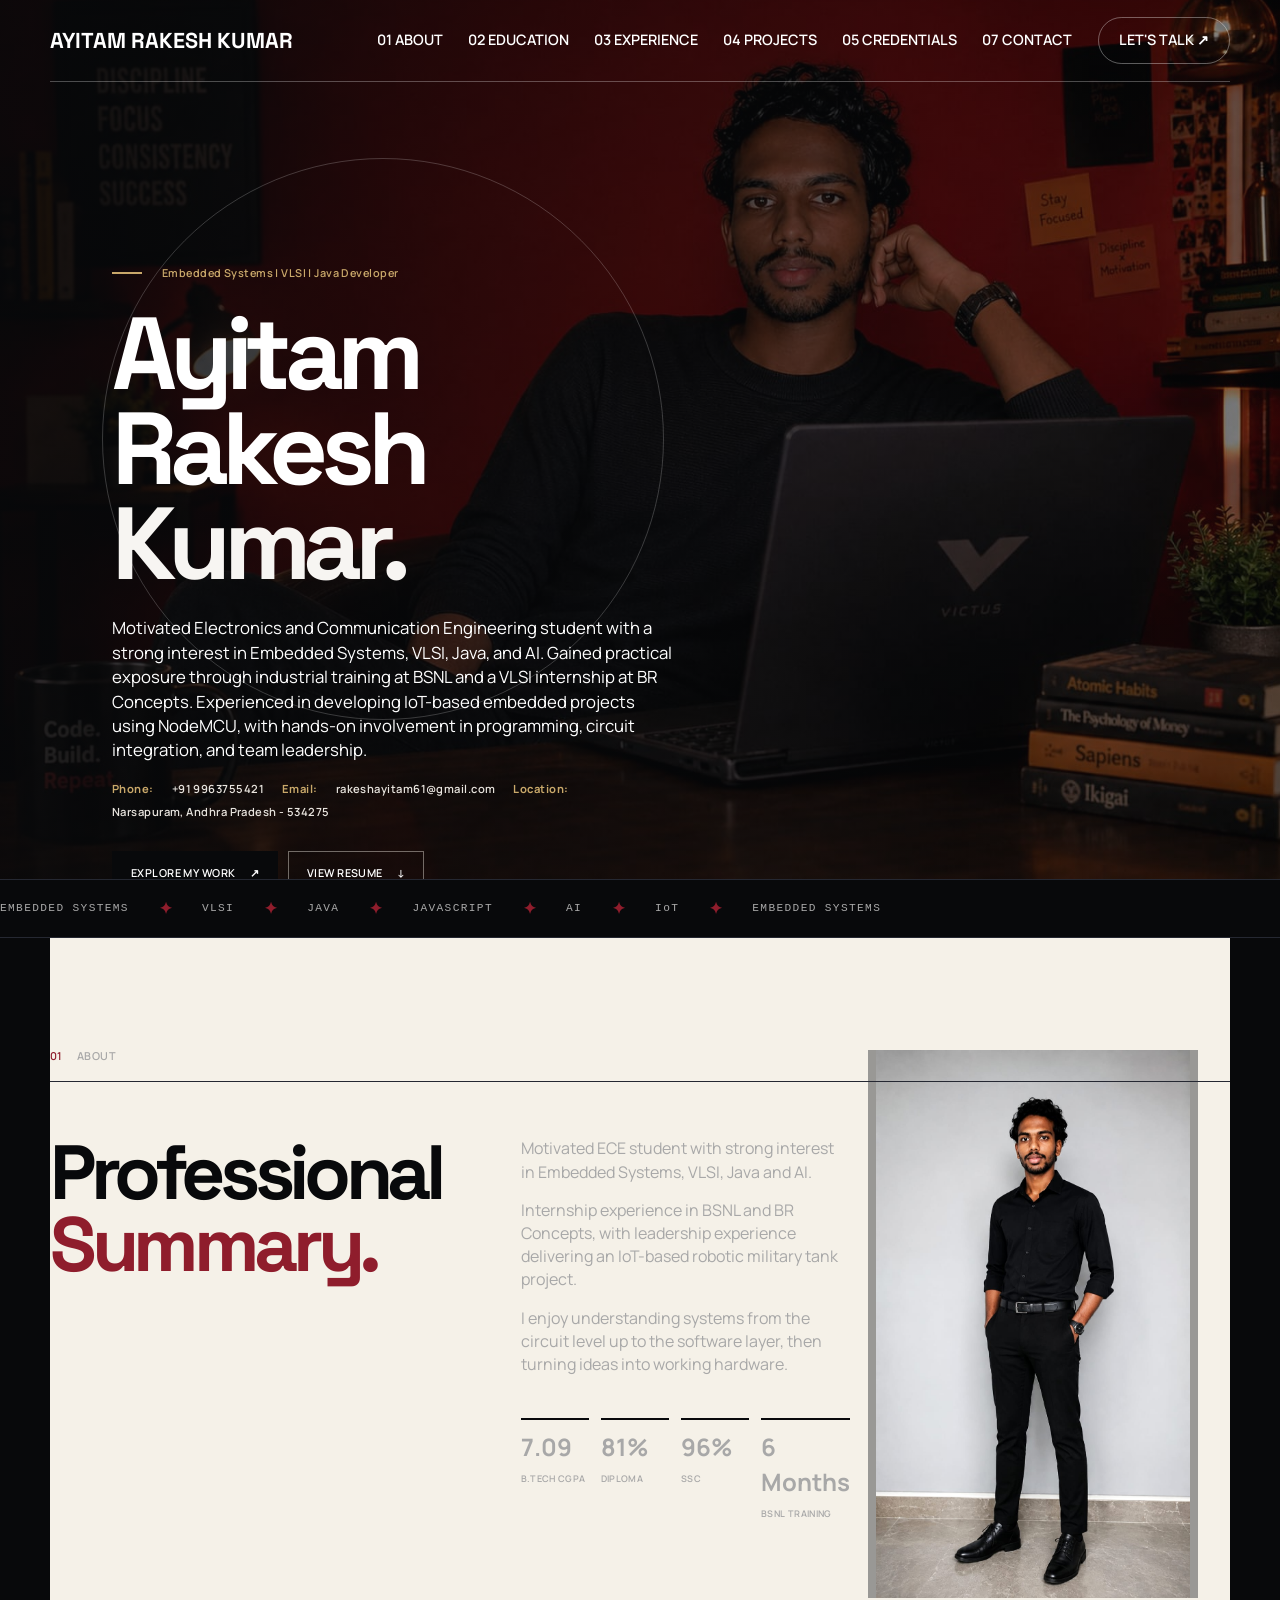
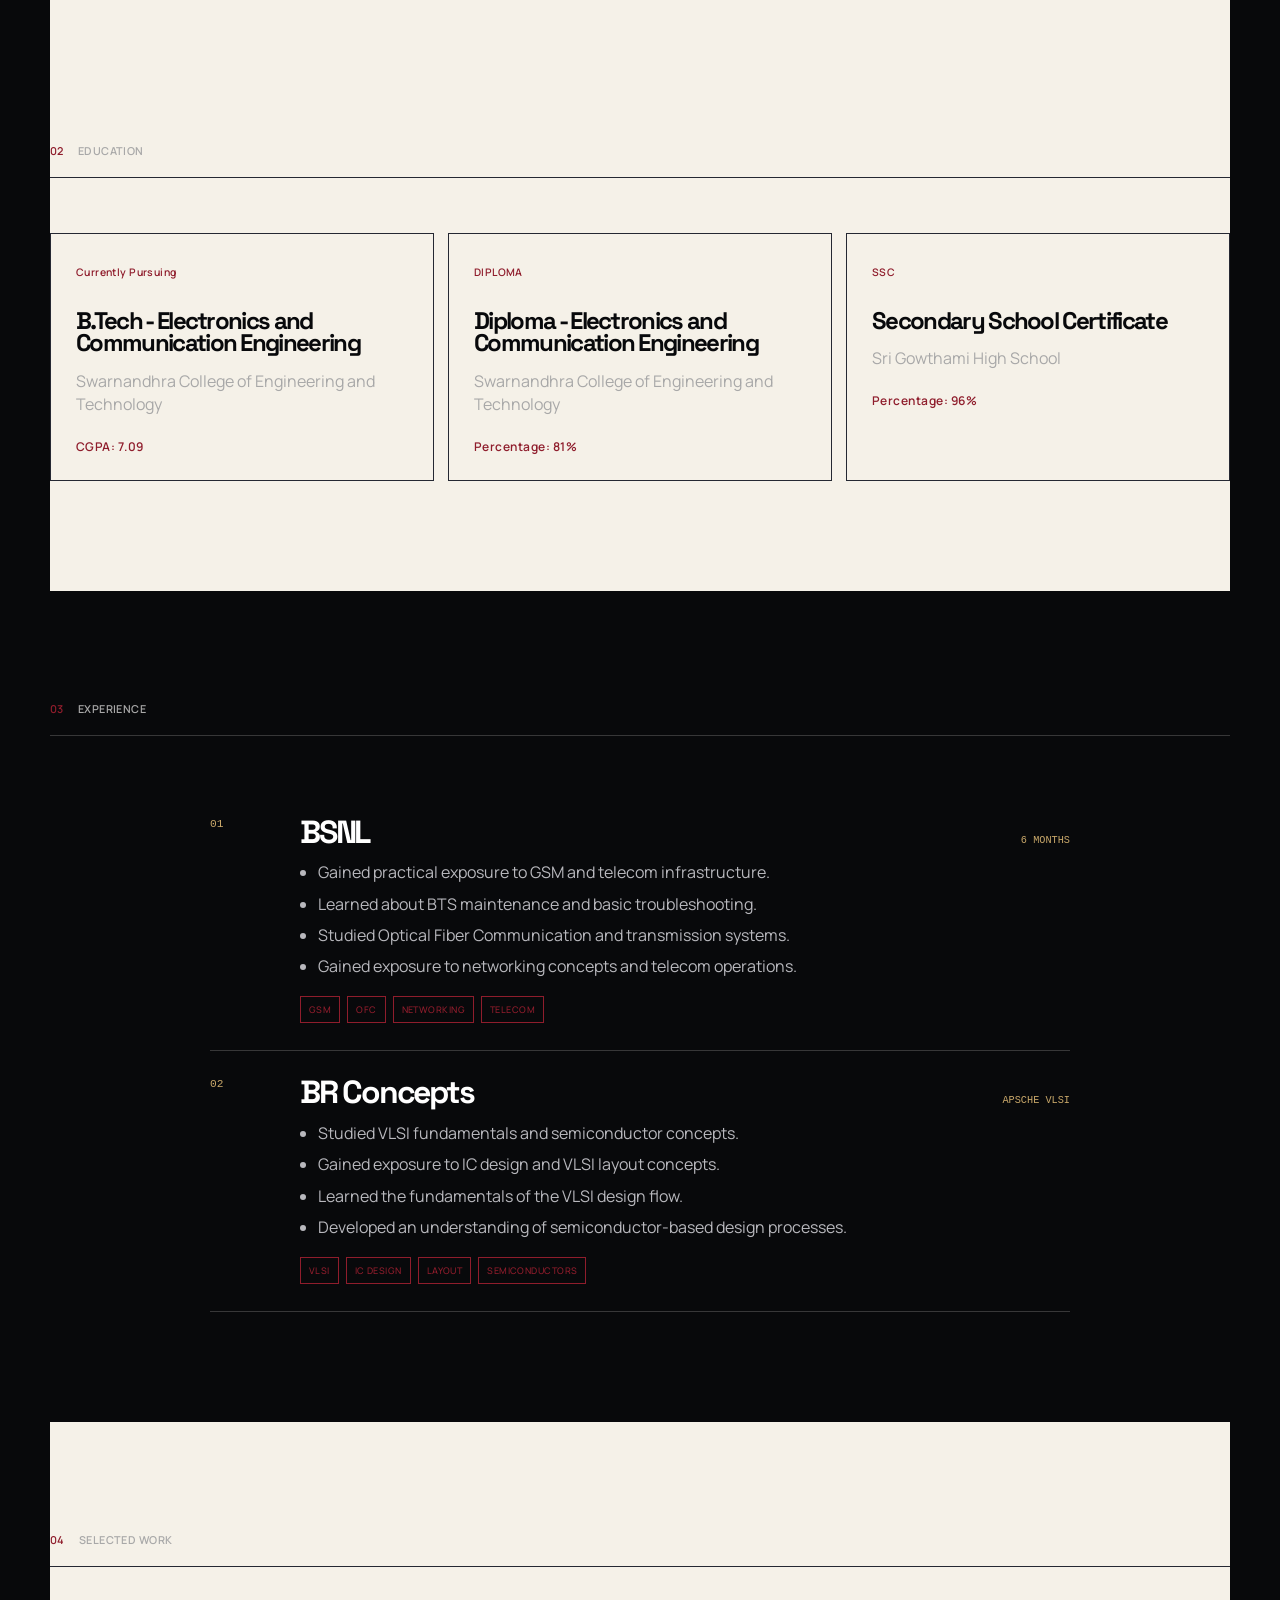
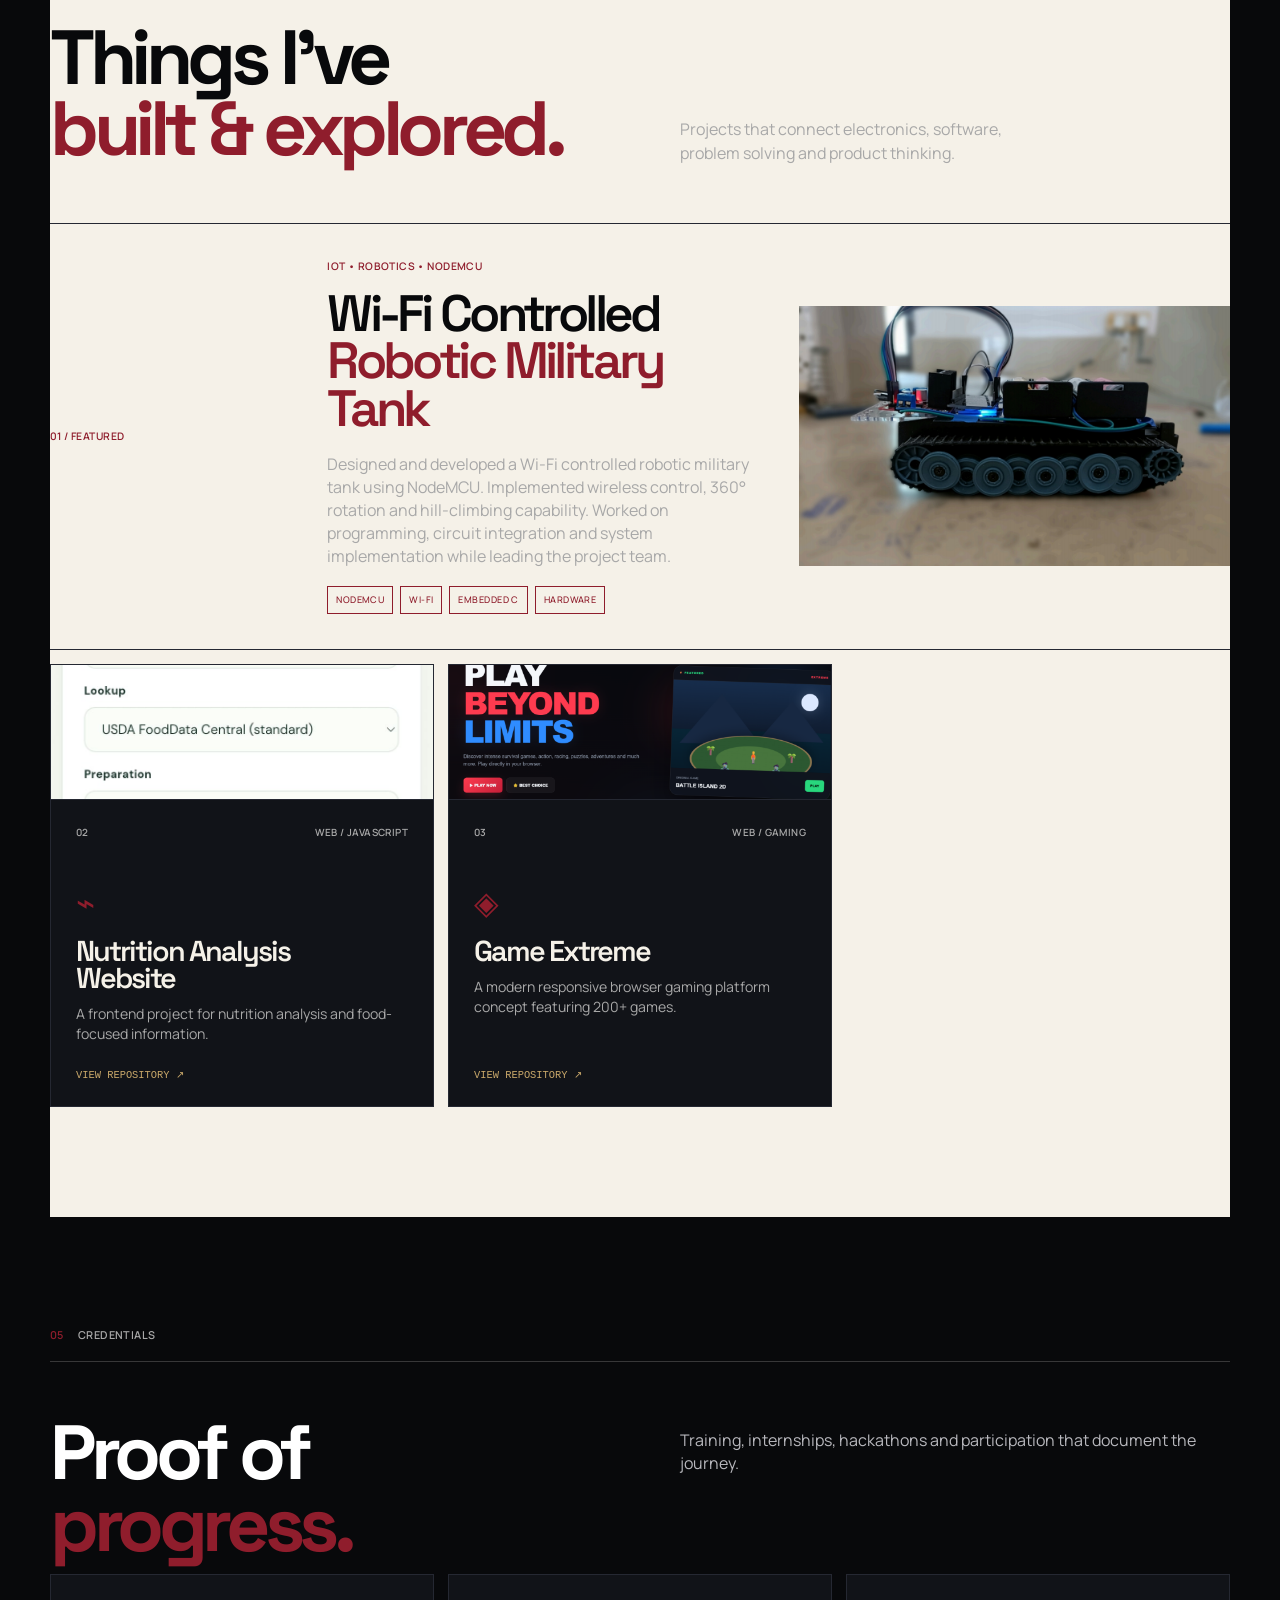
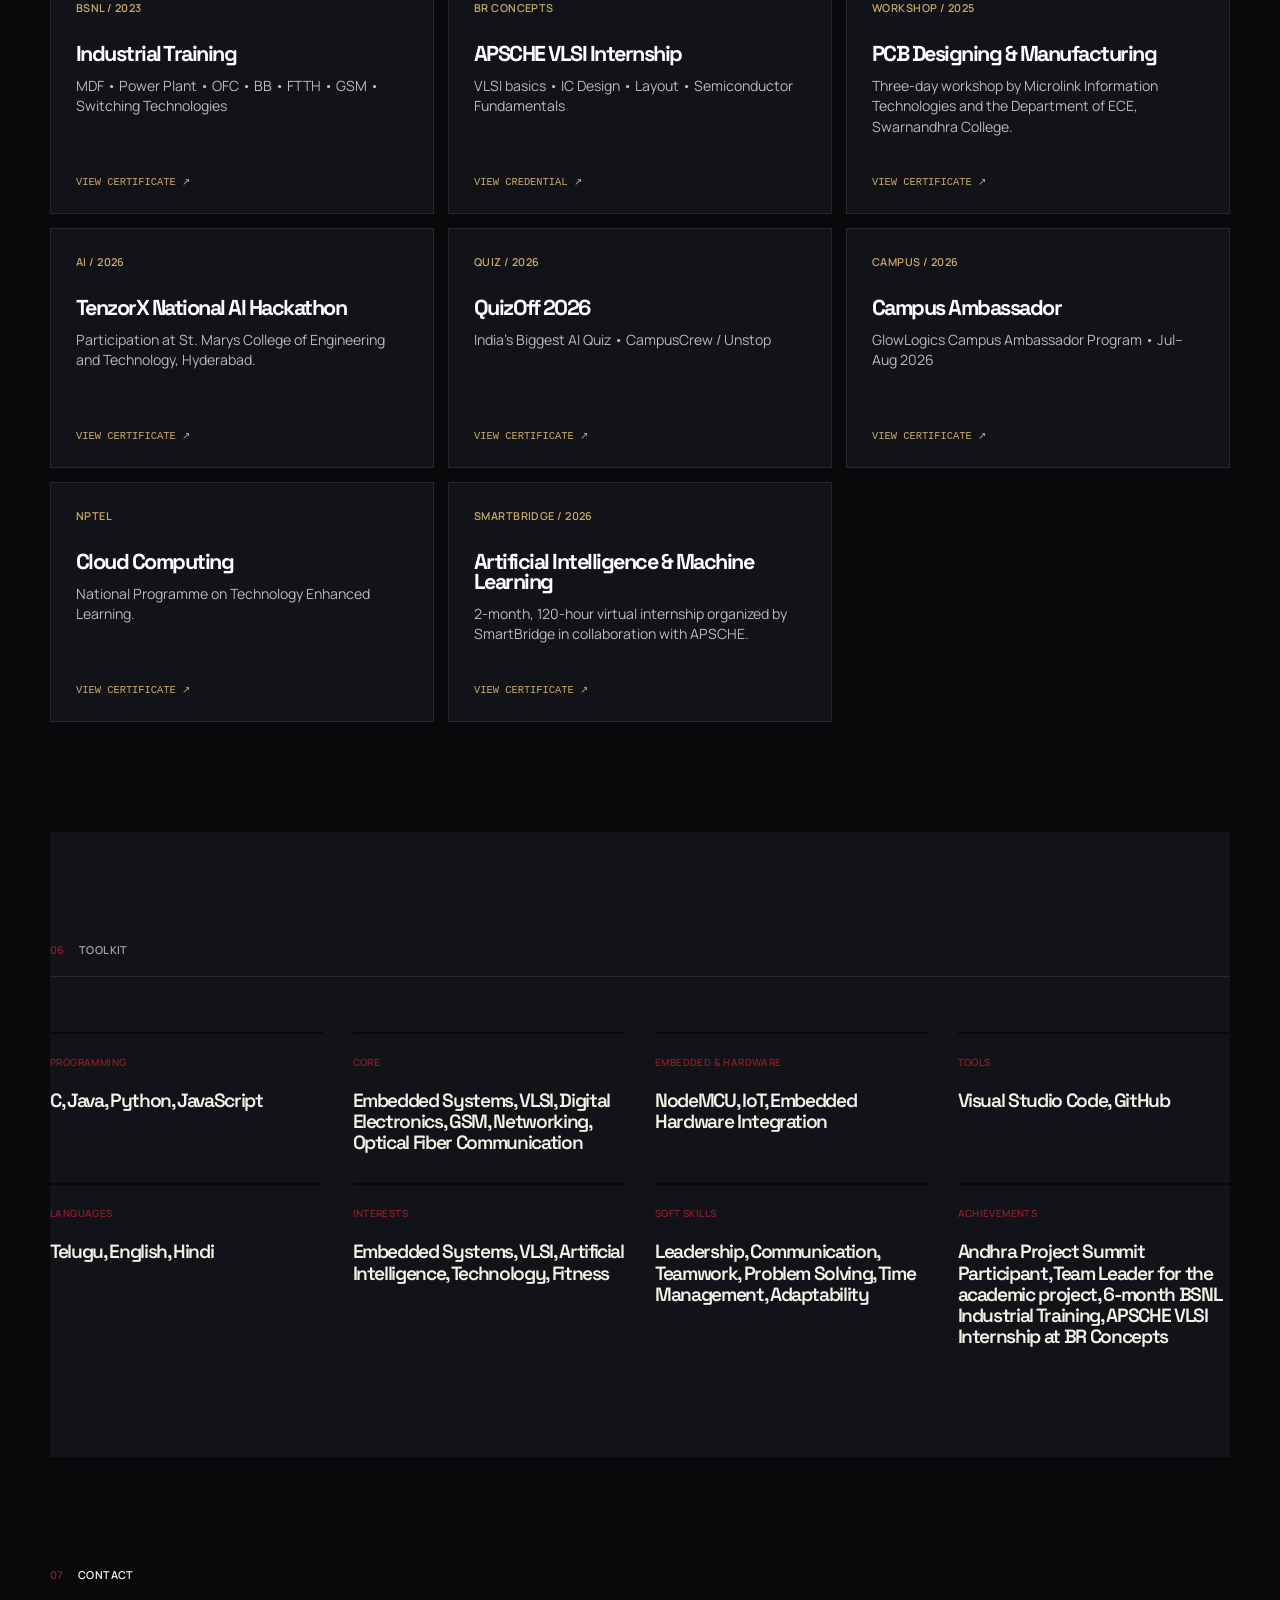
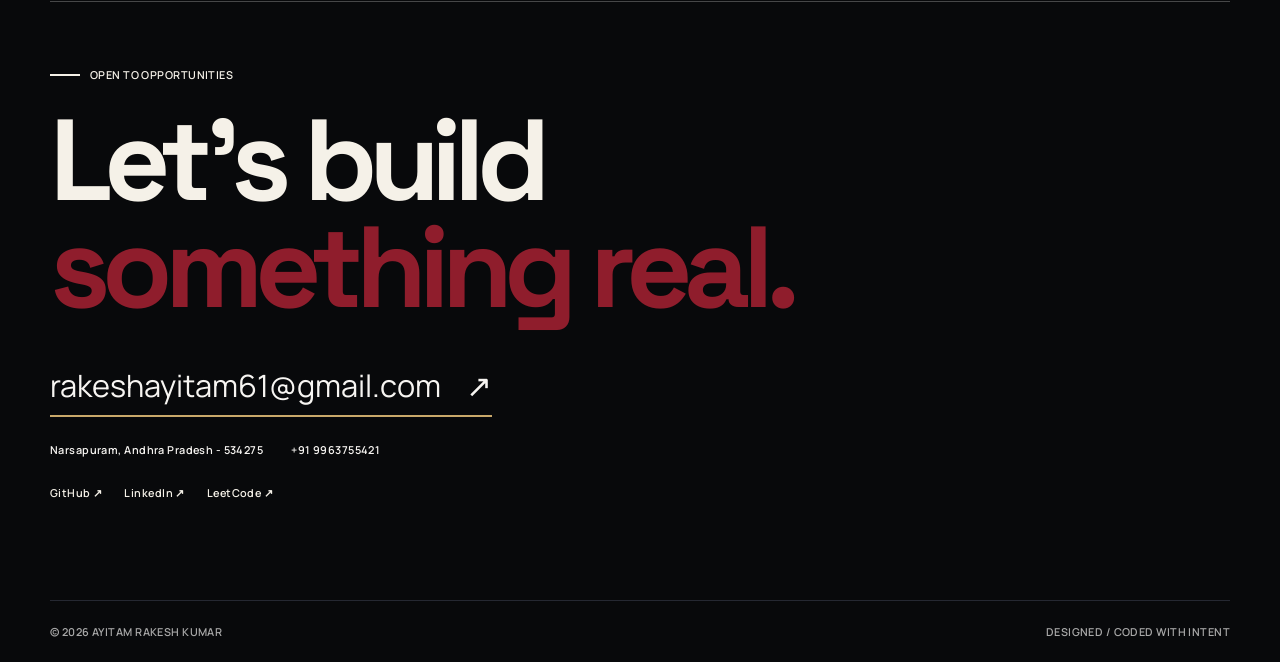
==== commit 72a8634a: "Update portfolio design and content" ====
--- a/index.html
+++ b/index.html
@@ -740,6 +740,15 @@
       </button>
     </article>
 
+    <article class="credential reveal">
+      <span>SMARTBRIDGE / 2026</span>
+      <h3>Artificial Intelligence &amp; Machine Learning</h3>
+      <p>2-month, 120-hour virtual internship organized by SmartBridge in collaboration with APSCHE.</p>
+      <button data-cert="ai&amp;ml.jpg">
+        View certificate ↗
+      </button>
+    </article>
+
   </div>
 
 </section>
